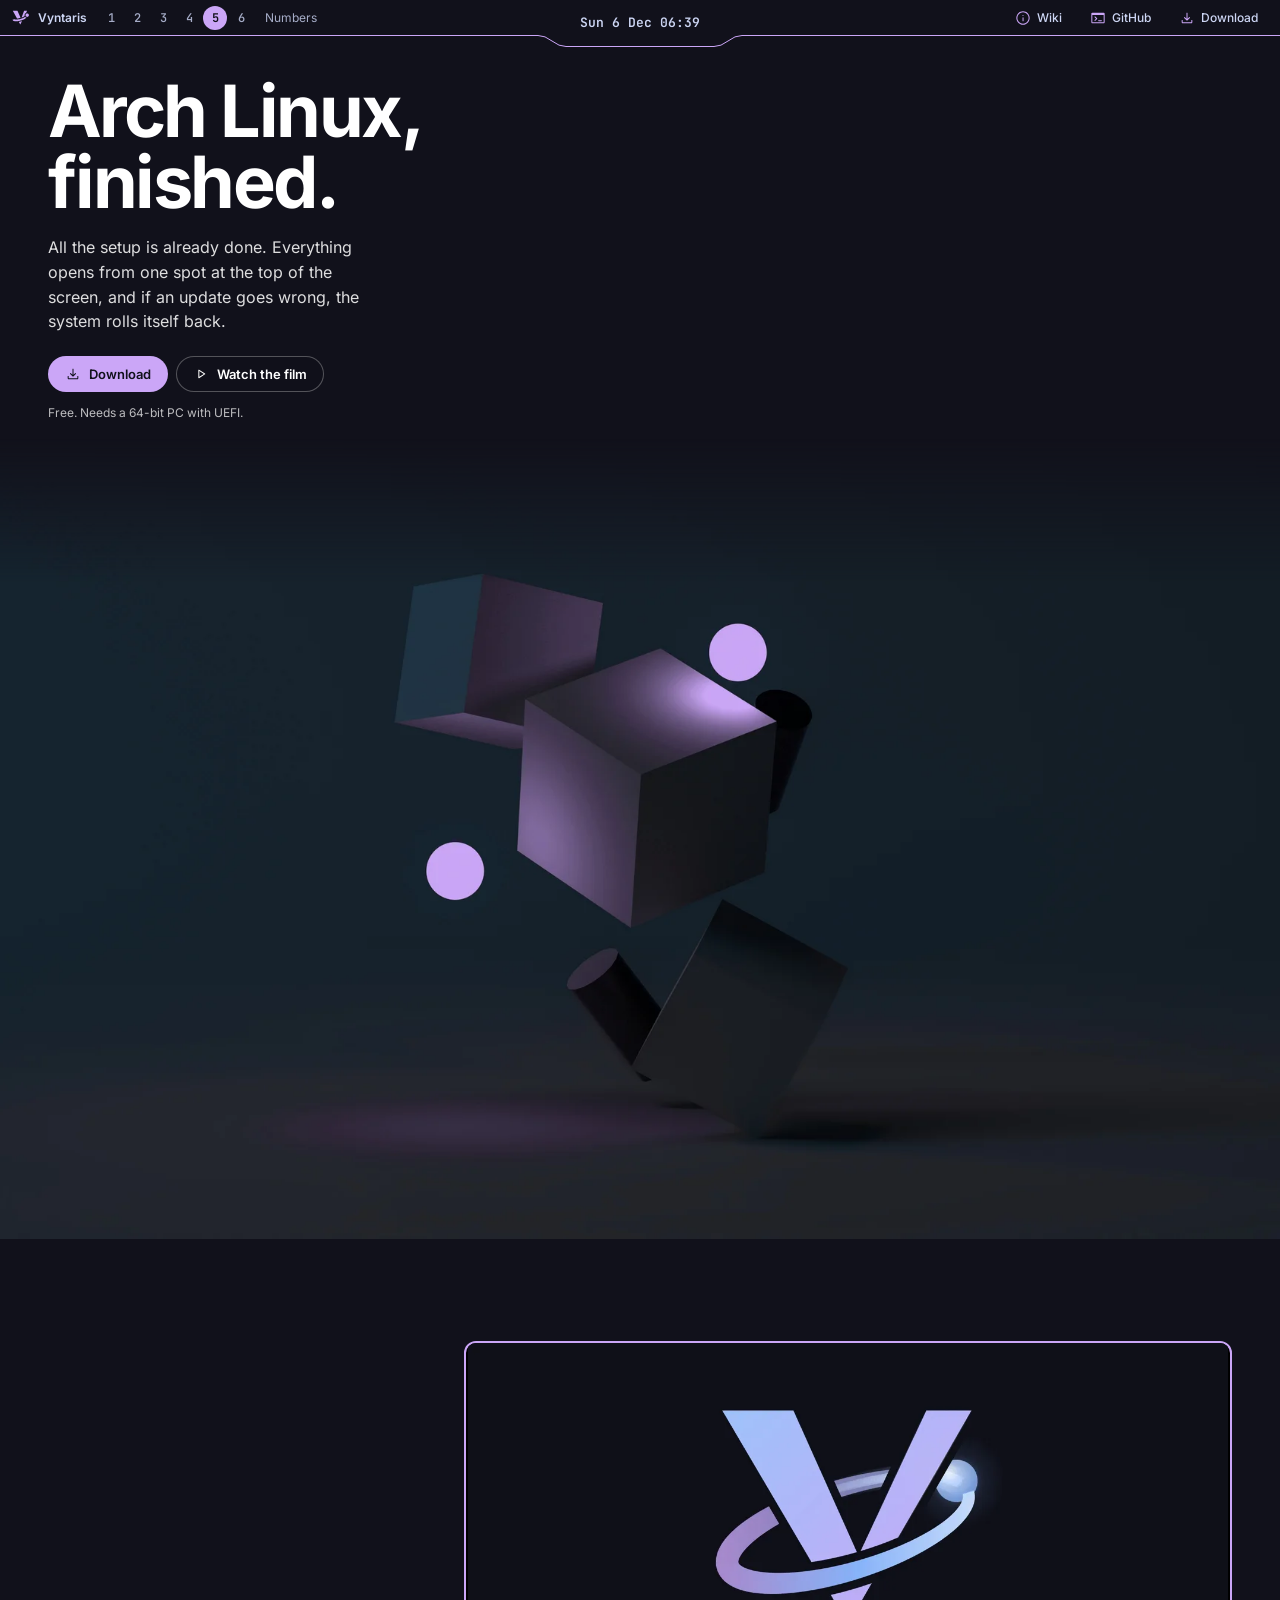
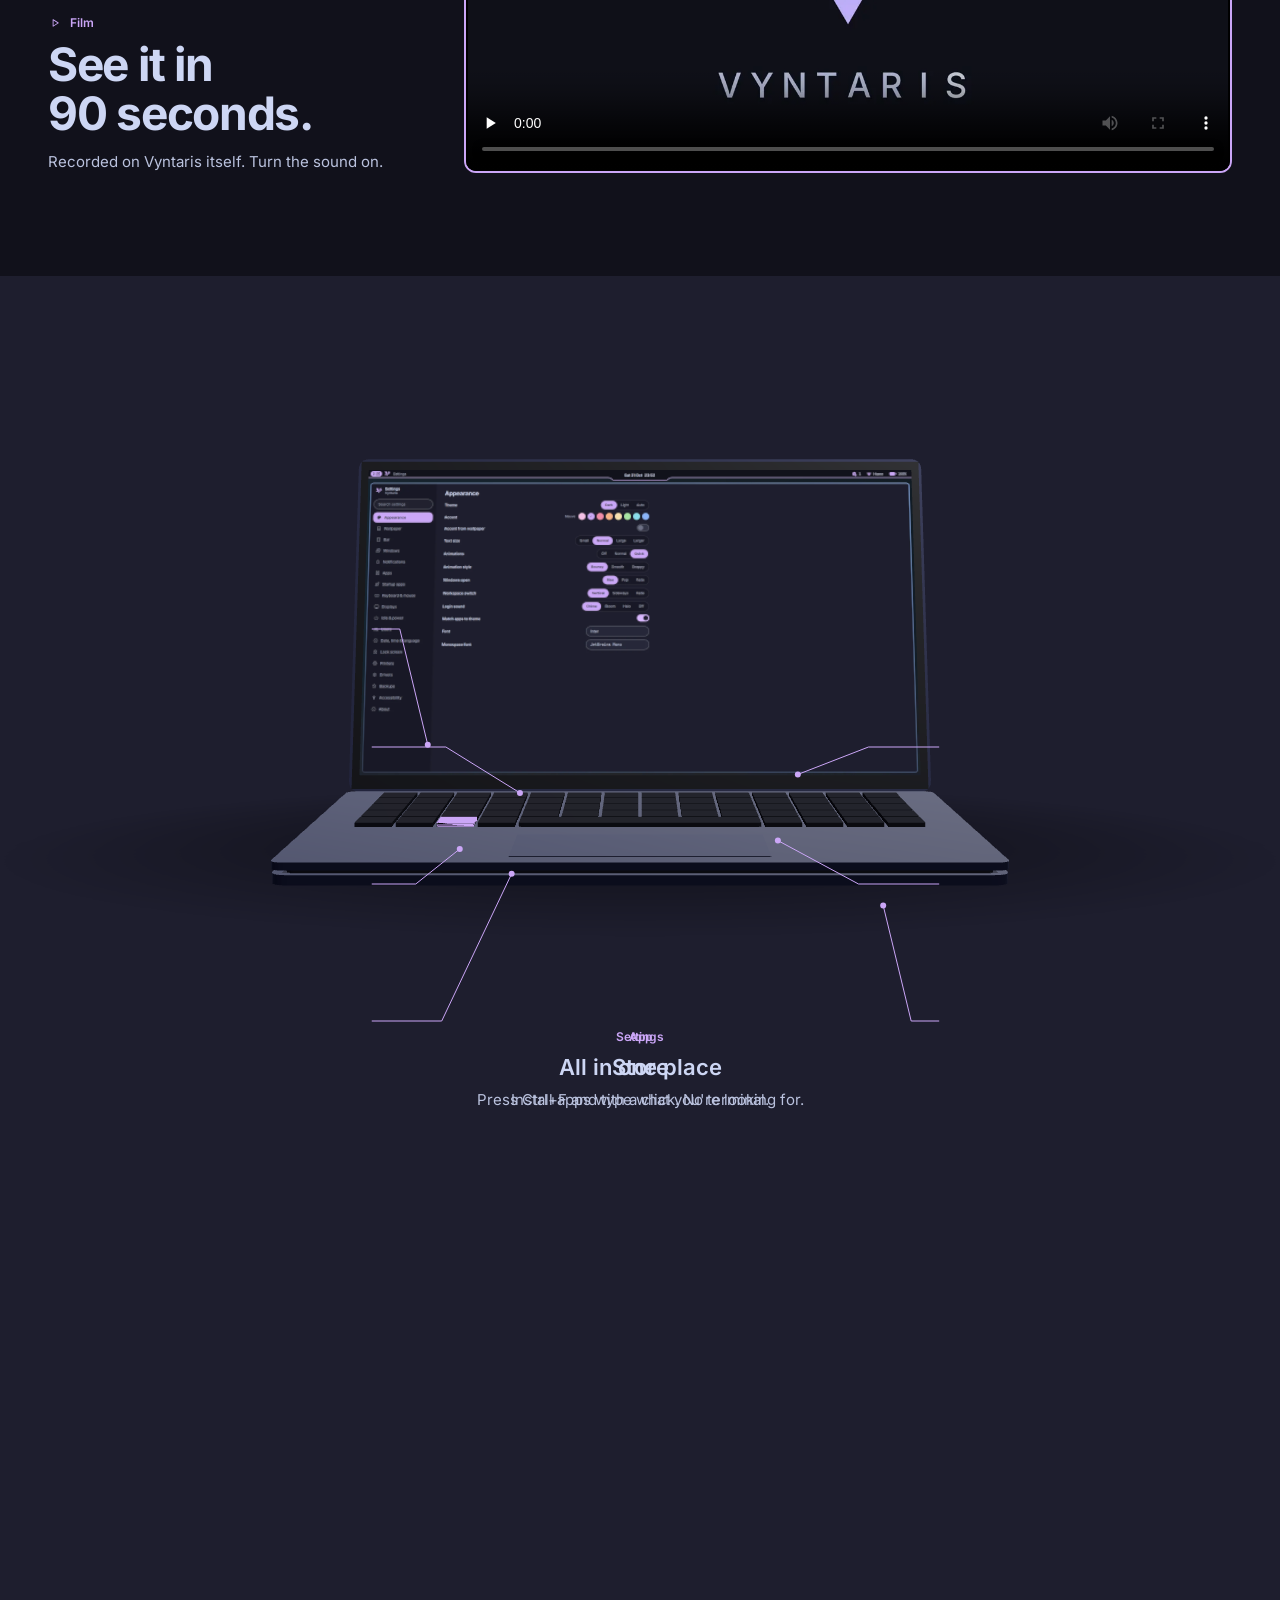
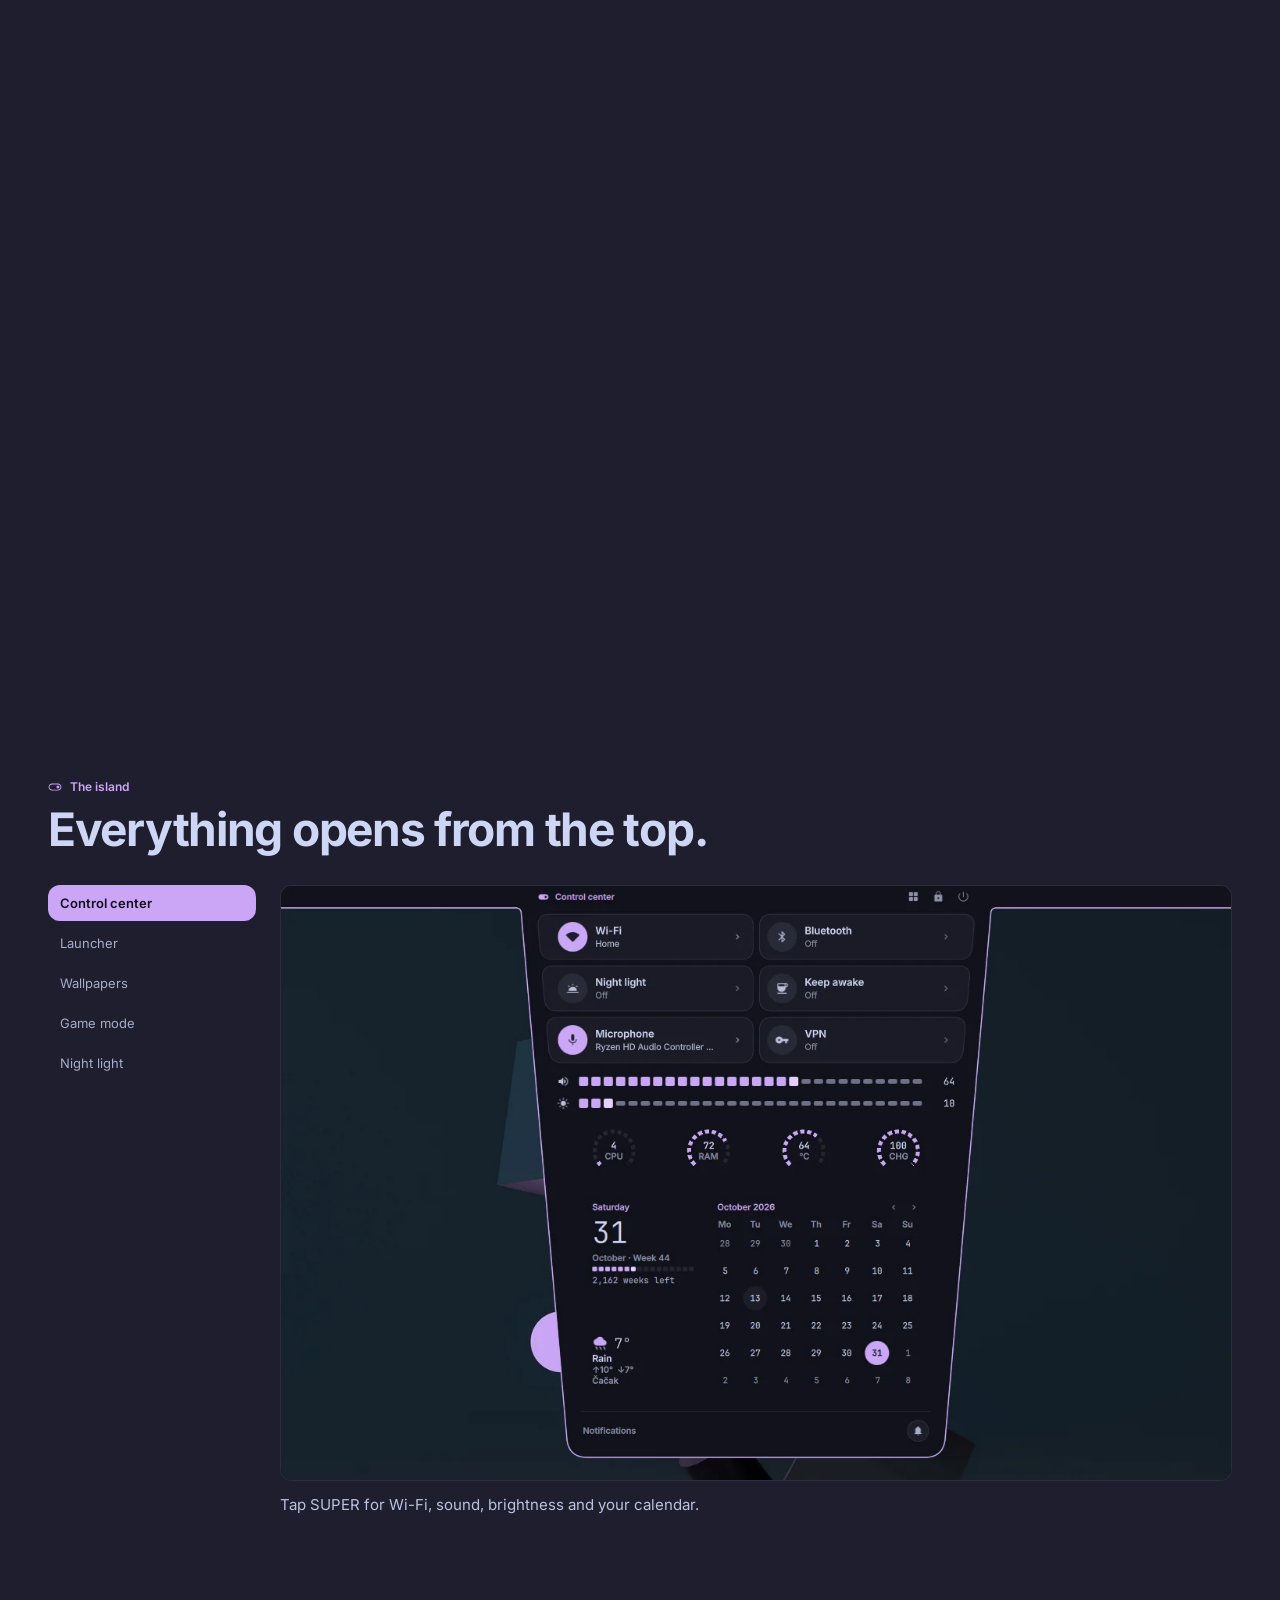
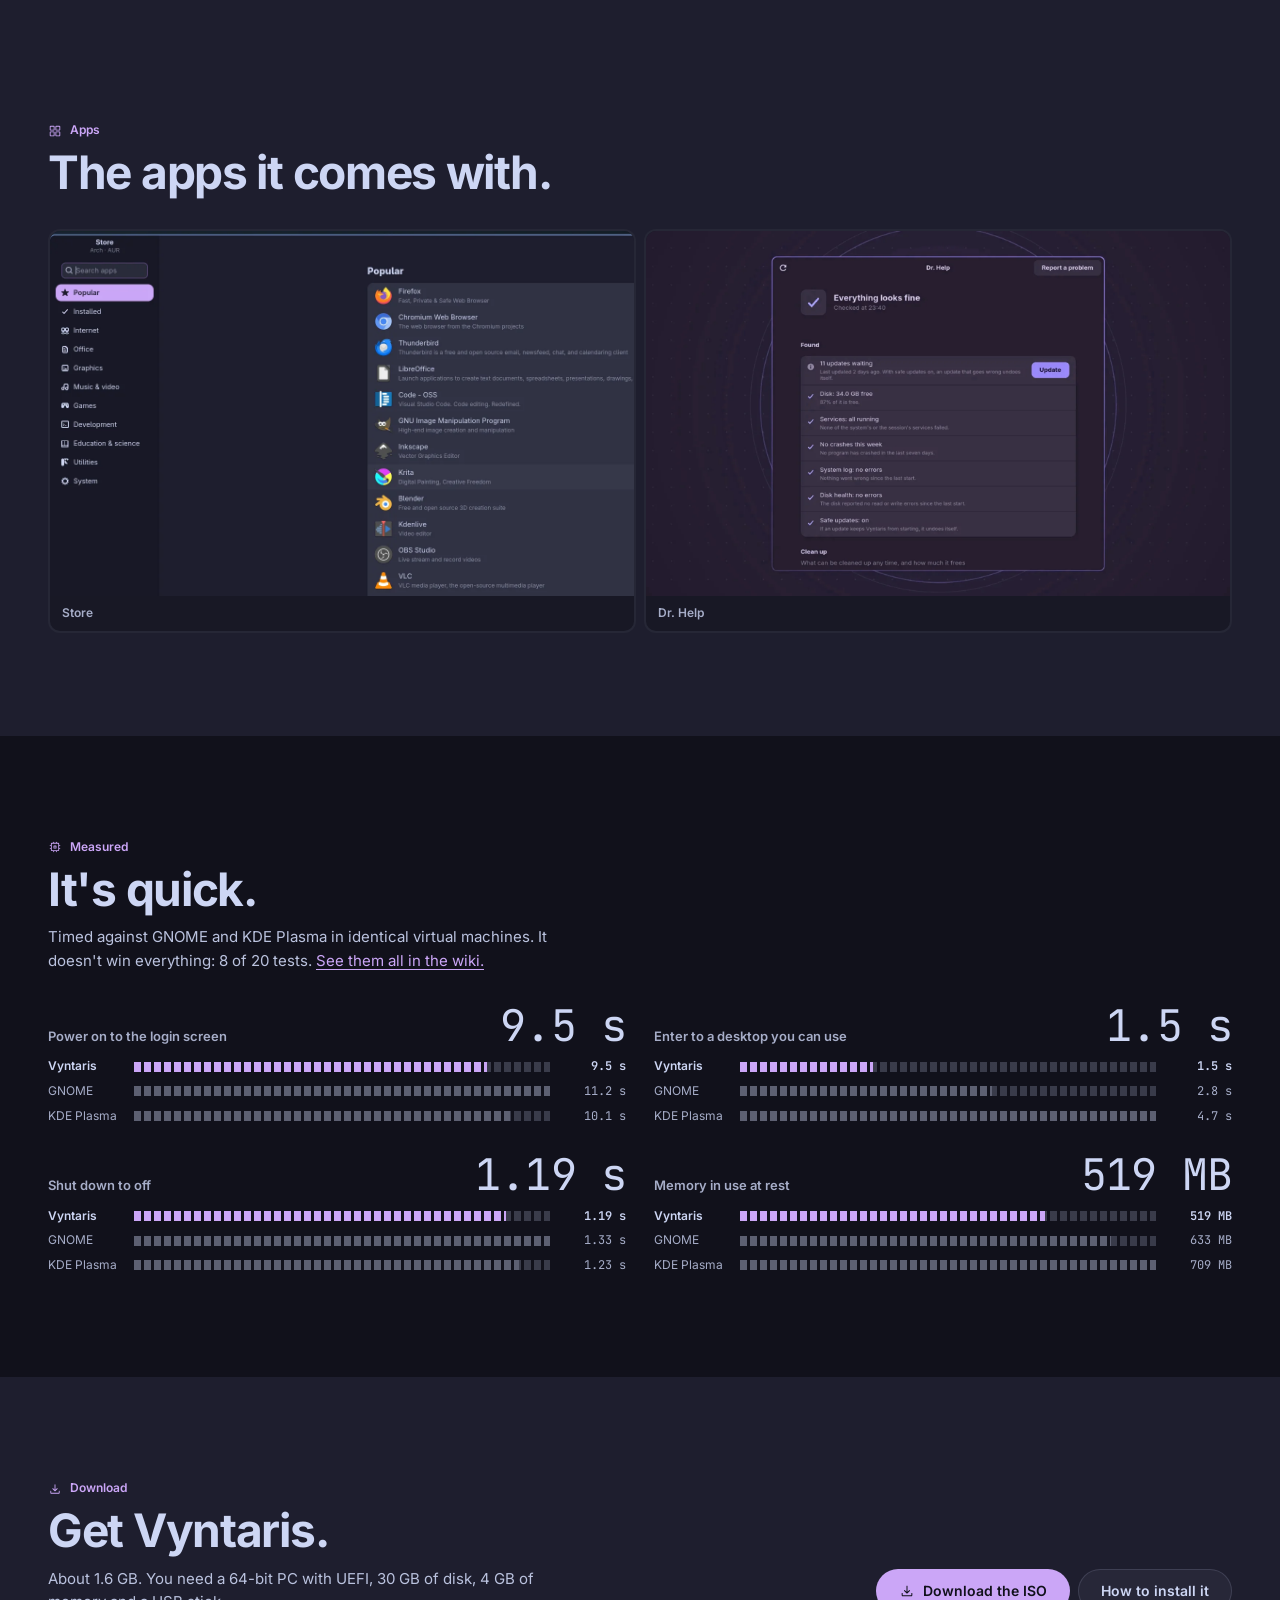
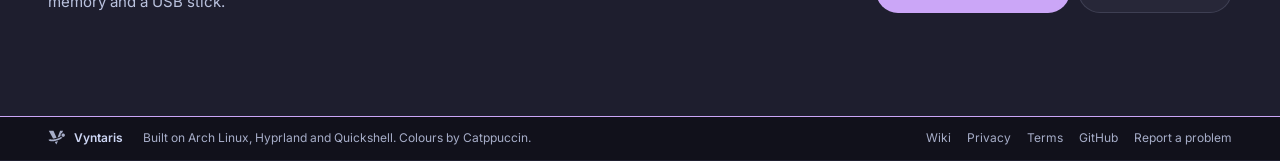
==== index.html @ b60b2f54 "Take the office apps off the site, keep the words off the cubes, and give the privacy policy and ter" ====
<!doctype html>
<html lang="en" data-scheme="dark">
<head>
<meta charset="utf-8">
<meta name="viewport" content="width=device-width, initial-scale=1, viewport-fit=cover">
<title>Vyntaris: Arch Linux, finished</title>
<meta name="description" content="A desktop on Arch Linux with all the setup already done. Everything opens from one spot at the top of the screen, and a bad update rolls itself back.">
<meta property="og:title" content="Vyntaris: Arch Linux, finished">
<meta property="og:description" content="A desktop on Arch Linux with all the setup already done. Everything opens from one spot at the top of the screen, and a bad update rolls itself back.">
<meta property="og:image" content="https://vyntarisos.com/shots/gallery-tiling.webp">
<meta property="og:type" content="website">
<meta property="og:url" content="https://vyntarisos.com/">
<meta name="twitter:card" content="summary_large_image">
<link rel="canonical" href="https://vyntarisos.com/">
<link rel="icon" href="/favicon.svg" type="image/svg+xml">
<link rel="preload" href="/fonts/inter.woff2" as="font" type="font/woff2" crossorigin>
<link rel="stylesheet" href="/desk.css">
<script>try{var s=localStorage.getItem("scheme");if(s)document.documentElement.dataset.scheme=s}catch(e){}</script>
</head>
<body>
<a class="skip" href="#main">Skip to content</a>
<div class="night"></div>
<header class="bar">
  <div class="bar-left">
    <a class="brand" href="/"><svg viewBox="0 0 24 24" aria-hidden="true"><path fill="currentColor" fill-rule="evenodd" d="M12.79 11.4L13.97 10.96L14.92 10.55L15.79 10.12L16.57 9.68L16.88 9.05L16.82 8.75L16.79 8.45L16.78 8.15L16.81 7.85L16.85 7.55L16.92 7.26L17.02 6.97L17.14 6.7L17.28 6.44L17.45 6.19L17.66 5.93L17.86 5.71L18.09 5.51L18.33 5.34L18.59 5.18L18.86 5.04L20.16 2.43L16.16 2.43zM6.69 12.72L8.05 12.57L9.18 12.38L10.35 12.12L11.45 11.83L7.26 2.43L1.08 2.43zM22.55 8.18L22.5 7.74L22.36 7.32L22.14 6.93L21.85 6.6L21.5 6.32L21.1 6.12L20.67 6L20.22 5.97L19.78 6.02L19.36 6.16L18.97 6.38L18.64 6.67L18.36 7.03L18.16 7.42L18.04 7.85L18.01 8.3L18.06 8.74L18.2 9.16L18.42 9.55L18.71 9.88L19.07 10.16L19.46 10.36L19.89 10.48L20.34 10.51L20.78 10.46L21.2 10.32L21.59 10.1L21.92 9.81L22.2 9.45L22.4 9.06L22.52 8.63zM3.06 13.46L3.08 13.5L0.65 14.24L0.75 14.52L0.89 14.78L1.1 15.07L1.3 15.28L1.56 15.51L1.85 15.7L2.15 15.86L2.52 16.01L2.92 16.14L3.34 16.24L3.77 16.32L4.23 16.37L4.78 16.41L5.88 16.41L7.15 16.31L7.92 16.21L8.7 16.08L9.49 15.92L10.4 15.7L11.22 15.49L12.13 15.21L12.93 14.95L13.82 14.62L14.69 14.27L15.44 13.94L16.25 13.55L16.93 13.19L17.66 12.77L18.25 12.39L18.81 12L19.32 11.6L18.83 11.42L18.37 11.17L17.96 10.85L17.59 10.48L16.86 10.93L15.99 11.39L15.03 11.84L13.99 12.27L12.9 12.66L11.87 12.98L10.83 13.27L9.7 13.53L8.59 13.73L7.52 13.88L6.52 13.96L5.6 13.98L4.79 13.94L4.06 13.84L3.48 13.69L3.23 13.58zM13.4 16.08L11.97 16.54L11.02 16.81L10.07 17.05L9.15 17.24L11.07 20.77z"/></svg><span>Vyntaris</span></a>
    <nav class="ws" aria-label="Sections"><a href="#film" title="Film" aria-label="Film">1</a><a href="#inside" title="Inside" aria-label="Inside">2</a><a href="#panels" title="Panels" aria-label="Panels">3</a><a href="#apps" title="Apps" aria-label="Apps">4</a><a href="#numbers" title="Numbers" aria-label="Numbers">5</a><a href="#download" title="Download" aria-label="Download">6</a></nav>
    <span class="title"></span>
  </div>
  <button class="island" type="button" aria-label="Open the search"><time id="clock">Vyntaris</time></button>
  <div class="bar-right">
    <a class="mod" href="/wiki/"><svg class="ic" viewBox="0 -960 960 960" aria-hidden="true"><path d="M483.18-280q12.82 0 21.32-8.63 8.5-8.62 8.5-21.37v-180q0-12.75-8.68-21.38-8.67-8.62-21.5-8.62-12.82 0-21.32 8.62-8.5 8.63-8.5 21.38v180q0 12.75 8.68 21.37 8.67 8.63 21.5 8.63Zm-3.2-314q14.02 0 23.52-9.2T513-626q0-14.45-9.48-24.22-9.48-9.78-23.5-9.78t-23.52 9.78Q447-640.45 447-626q0 13.6 9.48 22.8 9.48 9.2 23.5 9.2Zm.29 514q-82.74 0-155.5-31.5Q252-143 197.5-197.5t-86-127.34Q80-397.68 80-480.5t31.5-155.66Q143-709 197.5-763t127.34-85.5Q397.68-880 480.5-880t155.66 31.5Q709-817 763-763t85.5 127Q880-563 880-480.27q0 82.74-31.5 155.5Q817-252 763-197.68q-54 54.31-127 86Q563-80 480.27-80Zm.23-60Q622-140 721-239.5t99-241Q820-622 721.19-721T480-820q-141 0-240.5 98.81T140-480q0 141 99.5 240.5t241 99.5Zm-.5-340Z"/></svg><span>Wiki</span></a>
    <a class="mod" href="https://github.com/vyntaris/vyntaris"><svg class="ic" viewBox="0 -960 960 960" aria-hidden="true"><path d="M140-160q-24 0-42-18t-18-42v-520q0-24 18-42t42-18h680q24 0 42 18t18 42v520q0 24-18 42t-42 18H140Zm0-60h680v-436H140v436Zm221-218-83-83q-9-9-8.5-21t9.5-21q9-9 21-9t21 9l104 104q9 9 9 21t-9 21L321-313q-9 9-21 9t-21-9q-9-9-9-21t9-21l82-83Zm159 150q-13 0-21.5-8.5T490-318q0-13 8.5-21.5T520-348h160q13 0 21.5 8.5T710-318q0 13-8.5 21.5T680-288H520Z"/></svg><span>GitHub</span></a>
    <a class="mod" href="#download"><svg class="ic" viewBox="0 -960 960 960" aria-hidden="true"><path d="M479.87-325q-5.87 0-10.87-2-5-2-10-7L308-485q-9-9.27-8.5-21.64.5-12.36 9.11-21.36 9.39-9 21.89-9t21.5 9l98 99v-341q0-12.75 8.68-21.38 8.67-8.62 21.5-8.62 12.82 0 21.32 8.62 8.5 8.63 8.5 21.38v341l99-99q8.8-9 20.9-8.5 12.1.5 21.49 9.5 8.61 9 8.61 21.5t-9 21.5L501-334q-5 5-10.13 7-5.14 2-11 2ZM220-160q-24 0-42-18t-18-42v-113q0-12.75 8.68-21.38 8.67-8.62 21.5-8.62 12.82 0 21.32 8.62 8.5 8.63 8.5 21.38v113h520v-113q0-12.75 8.68-21.38 8.67-8.62 21.5-8.62 12.82 0 21.32 8.62 8.5 8.63 8.5 21.38v113q0 24-18 42t-42 18H220Z"/></svg><span>Download</span></a>
  </div>
  <i class="no-js-edge"></i>
</header>

<div class="launcher hang" id="launcher" hidden>
  <div class="label"><svg class="ic" viewBox="0 -960 960 960" aria-hidden="true"><path d="M378-329q-108.16 0-183.08-75Q120-479 120-585t75-181q75-75 181.5-75t181 75Q632-691 632-584.85 632-542 618-502q-14 40-42 75l242 240q9 8.56 9 21.78T818-143q-9 9-22.22 9-13.22 0-21.78-9L533-384q-30 26-69.96 40.5Q423.08-329 378-329Zm-1-60q81.25 0 138.13-57.5Q572-504 572-585t-56.87-138.5Q458.25-781 377-781q-82.08 0-139.54 57.5Q180-666 180-585t57.46 138.5Q294.92-389 377-389Z"/></svg>Search</div>
  <div class="search"><i><svg class="ic" viewBox="0 -960 960 960" aria-hidden="true"><path d="M378-329q-108.16 0-183.08-75Q120-479 120-585t75-181q75-75 181.5-75t181 75Q632-691 632-584.85 632-542 618-502q-14 40-42 75l242 240q9 8.56 9 21.78T818-143q-9 9-22.22 9-13.22 0-21.78-9L533-384q-30 26-69.96 40.5Q423.08-329 378-329Zm-1-60q81.25 0 138.13-57.5Q572-504 572-585t-56.87-138.5Q458.25-781 377-781q-82.08 0-139.54 57.5Q180-666 180-585t57.46 138.5Q294.92-389 377-389Z"/></svg></i><input id="search" type="text" aria-label="Search" placeholder="Install, questions, the numbers…" autocomplete="off"></div>
  <div class="hits" id="hits" role="listbox" aria-label="Results"></div>
  <p class="hint"><span><kbd>↑ ↓</kbd>select</span><span><kbd>↵</kbd>open</span><span><kbd>esc</kbd>close</span></p>
</div>

<main id="main">
  <div class="desk" id="desk">
    <img class="wall" src="/shots/xp-wall.webp" alt="" width="1920" height="1080" fetchpriority="high">
    <div class="pitch">
      <h1>Arch Linux, finished.</h1>
      <p>All the setup is already done. Everything opens from one spot at the top of the screen, and if an update goes wrong, the system rolls itself back.</p>
      <div class="do">
        <a class="btn primary" href="#download"><svg class="ic" viewBox="0 -960 960 960" aria-hidden="true"><path d="M479.87-325q-5.87 0-10.87-2-5-2-10-7L308-485q-9-9.27-8.5-21.64.5-12.36 9.11-21.36 9.39-9 21.89-9t21.5 9l98 99v-341q0-12.75 8.68-21.38 8.67-8.62 21.5-8.62 12.82 0 21.32 8.62 8.5 8.63 8.5 21.38v341l99-99q8.8-9 20.9-8.5 12.1.5 21.49 9.5 8.61 9 8.61 21.5t-9 21.5L501-334q-5 5-10.13 7-5.14 2-11 2ZM220-160q-24 0-42-18t-18-42v-113q0-12.75 8.68-21.38 8.67-8.62 21.5-8.62 12.82 0 21.32 8.62 8.5 8.63 8.5 21.38v113h520v-113q0-12.75 8.68-21.38 8.67-8.62 21.5-8.62 12.82 0 21.32 8.62 8.5 8.63 8.5 21.38v113q0 24-18 42t-42 18H220Z"/></svg>Download</a>
        <a class="btn" href="#film"><svg class="ic" viewBox="0 -960 960 960" aria-hidden="true"><path d="M320-258v-450q0-14 9.07-22 9.06-8 21.15-8 3.78 0 7.91 1 4.12 1 7.87 3l354 226q7 5 10.5 11t3.5 14q0 8-3.5 14T720-458L366-232q-3.78 2-7.95 3-4.16 1-7.94 1-12.11 0-21.11-8t-9-22Zm60-225Zm0 171 269-171-269-171v342Z"/></svg>Watch the film</a>
      </div>
      <small>Free. Needs a 64-bit PC with UEFI.</small>
    </div>
  </div>

  <section id="film" aria-labelledby="film-h">
    <div class="inner film-row">
      <div>
        <p class="label"><svg class="ic" viewBox="0 -960 960 960" aria-hidden="true"><path d="M320-258v-450q0-14 9.07-22 9.06-8 21.15-8 3.78 0 7.91 1 4.12 1 7.87 3l354 226q7 5 10.5 11t3.5 14q0 8-3.5 14T720-458L366-232q-3.78 2-7.95 3-4.16 1-7.94 1-12.11 0-21.11-8t-9-22Zm60-225Zm0 171 269-171-269-171v342Z"/></svg>Film</p>
        <h2 class="say" id="film-h">See it in 90 seconds.</h2>
        <p class="note">Recorded on Vyntaris itself. Turn the sound on.</p>
      </div>
      <video class="film" controls playsinline preload="none" poster="/film/poster.webp" width="1920" height="1080" aria-label="A 90-second film of Vyntaris, with music.">
        <source src="/film/vyntaris.webm" type='video/webm; codecs="av01.0.09M.08, opus"'>
        <source src="/film/vyntaris.mp4" type="video/mp4">
      </video>
    </div>
  </section>

  <section class="xp" id="inside" aria-labelledby="xp-h">
    <div class="xp-pin">
      <div class="wrap xp-head">
        <p class="eyebrow">Take it apart</p>
        <h2 id="xp-h">Here's what's inside.</h2>
        <p class="lead">Keep scrolling and the laptop opens up.</p>
      </div>
      <div class="xp-scene" aria-hidden="true"></div>
      <div class="wrap xp-fallback"><div class="shot"><img src="/shots/control.webp" loading="lazy" width="1920" height="1080" alt="The Vyntaris desktop with the control center open"></div><p class="xp-status"></p></div>
      <svg class="xp-lines" aria-hidden="true"></svg>
      <div class="xp-cap" aria-live="polite">
        <div><span class="caps">App</span><h3>Dr. Help</h3><p>Checks your system and fixes what it can.</p></div>
        <div><span class="caps">App</span><h3>Store</h3><p>Install apps with a click. No terminal.</p></div>
        <div><span class="caps">Settings</span><h3>All in one place</h3><p>Press Ctrl+F and type what you're looking for.</p></div>
      </div>
      <ol class="xp-labels">
        <li data-k="island" data-phase="s" data-side="r"><span class="caps">Quickshell</span><h3>The island</h3><p>Everything opens from here: settings, search, sound, music, the power menu.</p></li>
        <li data-k="bar" data-phase="s" data-side="r"><span class="caps">Quickshell</span><h3>The bar</h3><p>Workspaces, Wi-Fi, battery, and a dot when an app is using your mic or camera.</p></li>
        <li data-k="win" data-phase="s" data-side="r"><span class="caps">Hyprland</span><h3>The windows</h3><p>They arrange themselves. You don't have to drag anything around.</p></li>
        <li data-k="wall" data-phase="s" data-side="r"><span class="caps">Colour</span><h3>The wallpaper</h3><p>Pick a colour and the wallpaper, your apps, Firefox and the login screen change with it.</p></li>
        <li data-k="deck" data-phase="b" data-side="l"><span class="caps">Keys</span><h3>One key to start</h3><p>Tap SUPER and start typing. That's most of what you need to know.</p></li>
        <li data-k="wifi" data-phase="b" data-side="l"><span class="caps">NetworkManager · BlueZ</span><h3>Wi-Fi, Bluetooth, your phone</h3><p>Connect right from the panel. Your phone pairs too, through KDE Connect.</p></li>
        <li data-k="board" data-phase="b" data-side="l"><span class="caps">Arch Linux</span><h3>Underneath</h3><p>It's plain Arch: same kernel, same pacman. Drivers install on their own.</p></li>
        <li data-k="battery" data-phase="b" data-side="l"><span class="caps">Power</span><h3>The battery</h3><p>Power saver turns on at 20%. Charging can stop at 80% if your laptop supports it.</p></li>
        <li data-k="ssd" data-phase="b" data-side="r"><span class="caps">Btrfs</span><h3>The disk</h3><p>It gets trimmed every week and checked for damage every month, without you asking.</p></li>
        <li data-k="fans" data-phase="b" data-side="r"><span class="caps">Game mode</span><h3>Games</h3><p>Game mode starts when a game does: quiet notifications, FPS in the island.</p></li>
        <li data-k="speakers" data-phase="b" data-side="r"><span class="caps">PipeWire</span><h3>Sound</h3><p>All your outputs and inputs in one panel, plus noise suppression for the mic.</p></li>
        <li data-k="snap" data-phase="t" data-side="r"><span class="caps">Timeshift</span><h3>A copy before every update</h3><p>The system saves itself first. Your files aren't part of it.</p></li>
        <li data-k="guard" data-phase="t" data-side="l"><span class="caps">update-guard</span><h3>Bad updates undo themselves</h3><p>If the system won't start three times in a row, you get the old one back.</p></li>
        <li class="pill" data-k="g1" data-phase="t">Before upgrade · today</li>
        <li class="pill" data-k="g2" data-phase="t">Before upgrade · 4 days ago</li>
        <li class="pill" data-k="g3" data-phase="t">Installed · 3 weeks ago</li>
      </ol>
    </div>
  </section>

  <section id="panels" aria-labelledby="panels-h">
    <div class="inner">
      <p class="label"><svg class="ic" viewBox="0 -960 960 960" aria-hidden="true"><path d="M280-240q-100 0-170-70T40-480q0-100 70-170t170-70h400q100 0 170 70t70 170q0 100-70 170t-170 70H280Zm0-60h400q75 0 127.5-52.5T860-480q0-75-52.5-127.5T680-660H280q-75 0-127.5 52.5T100-480q0 75 52.5 127.5T280-300Zm400.94-79q42.06 0 71.56-29.44t29.5-71.5q0-42.06-29.44-71.56t-71.5-29.5q-42.06 0-71.56 29.44t-29.5 71.5q0 42.06 29.44 71.56t71.5 29.5ZM480-480Z"/></svg>The island</p>
      <h2 class="say" id="panels-h">Everything opens from the top.</h2>
      <div class="switcher">
        <div class="nav" role="tablist" aria-label="Panels" hidden><button type="button" role="tab" data-for="p-0">Control center</button><button type="button" role="tab" data-for="p-1">Launcher</button><button type="button" role="tab" data-for="p-2">Wallpapers</button><button type="button" role="tab" data-for="p-3">Game mode</button><button type="button" role="tab" data-for="p-4">Night light</button></div>
        <div class="panes"><div data-page="p-0" class="stage"><img src="/shots/island-control.webp" width="1216" height="760" loading="lazy" decoding="async" alt="The control center: Wi-Fi, Bluetooth and the microphone as tiles, volume, and the month."><p class="pane-text">Tap SUPER for Wi-Fi, sound, brightness and your calendar.</p></div><div data-page="p-1" class="stage"><img src="/shots/island-launcher.webp" width="1216" height="760" loading="lazy" decoding="async" alt="The launcher: apps, open windows and settings found as you type."><p class="pane-text">Just start typing. Apps, files, settings, even “volume 40” or “100 eur to rsd”.</p></div><div data-page="p-2" class="stage"><img src="/shots/island-wallpapers.webp" width="1216" height="760" loading="lazy" decoding="async" alt="The wallpaper picker in a row under the bar."><p class="pane-text">Browse with the arrow keys, press Enter to set one.</p></div><div data-page="p-3" class="stage"><img src="/shots/island-gamemode.webp" width="1216" height="760" loading="lazy" decoding="async" alt="The game mode panel with its switches."><p class="pane-text">Turns on by itself when a game starts.</p></div><div data-page="p-4" class="stage"><img src="/shots/island-nightlight.webp" width="1216" height="760" loading="lazy" decoding="async" alt="The night light panel."><p class="pane-text">A warmer screen in the evening, whenever you want or on a schedule.</p></div></div>
      </div>
    </div>
  </section>

  <section id="apps" aria-labelledby="apps-h">
    <div class="inner">
      <p class="label"><svg class="ic" viewBox="0 -960 960 960" aria-hidden="true"><path d="M180-510q-24.75 0-42.37-17.63Q120-545.25 120-570v-210q0-24.75 17.63-42.38Q155.25-840 180-840h210q24.75 0 42.38 17.62Q450-804.75 450-780v210q0 24.75-17.62 42.37Q414.75-510 390-510H180Zm0 390q-24.75 0-42.37-17.63Q120-155.25 120-180v-210q0-24.75 17.63-42.38Q155.25-450 180-450h210q24.75 0 42.38 17.62Q450-414.75 450-390v210q0 24.75-17.62 42.37Q414.75-120 390-120H180Zm390-390q-24.75 0-42.37-17.63Q510-545.25 510-570v-210q0-24.75 17.63-42.38Q545.25-840 570-840h210q24.75 0 42.38 17.62Q840-804.75 840-780v210q0 24.75-17.62 42.37Q804.75-510 780-510H570Zm0 390q-24.75 0-42.37-17.63Q510-155.25 510-180v-210q0-24.75 17.63-42.38Q545.25-450 570-450h210q24.75 0 42.38 17.62Q840-414.75 840-390v210q0 24.75-17.62 42.37Q804.75-120 780-120H570ZM180-570h210v-210H180v210Zm390 0h210v-210H570v210Zm0 390h210v-210H570v210Zm-390 0h210v-210H180v210Zm390-390Zm0 180Zm-180 0Zm0-180Z"/></svg>Apps</p>
      <h2 class="say" id="apps-h">The apps it comes with.</h2>
      <div class="tiled">
        <figure class="win w-half"><img src="/shots/app-store.webp" width="1240" height="1030" loading="lazy" decoding="async" alt="The Store, a list of apps with Install buttons."><figcaption>Store</figcaption></figure>
        <figure class="win w-half"><img src="/shots/app-doctor.webp" width="1600" height="1000" loading="lazy" decoding="async" alt="Dr. Help, a list of system checks and what each found."><figcaption>Dr. Help</figcaption></figure>
      </div>
    </div>
  </section>

  <section id="numbers" aria-labelledby="numbers-h">
    <div class="inner">
      <p class="label"><svg class="ic" viewBox="0 -960 960 960" aria-hidden="true"><path d="M377-407v-145q0-12.75 8.63-21.38Q394.25-582 407-582h145q12.75 0 21.38 8.62Q582-564.75 582-552v145q0 12.75-8.62 21.37Q564.75-377 552-377H407q-12.75 0-21.37-8.63Q377-394.25 377-407Zm60-30h85v-85h-85v85Zm-77 287v-50H260q-24 0-42-18t-18-42v-100h-50q-12.75 0-21.37-8.68-8.63-8.67-8.63-21.5 0-12.82 8.63-21.32 8.62-8.5 21.37-8.5h50v-124h-50q-12.75 0-21.37-8.68-8.63-8.67-8.63-21.5 0-12.82 8.63-21.32 8.62-8.5 21.37-8.5h50v-100q0-24 18-42t42-18h100v-46q0-12.75 8.68-21.38 8.67-8.62 21.5-8.62 12.82 0 21.32 8.62 8.5 8.63 8.5 21.38v46h124v-46q0-12.75 8.68-21.38 8.67-8.62 21.5-8.62 12.82 0 21.32 8.62 8.5 8.63 8.5 21.38v46h100q24 0 42 18t18 42v100h46q12.75 0 21.38 8.68 8.62 8.67 8.62 21.5 0 12.82-8.62 21.32-8.63 8.5-21.38 8.5h-46v124h46q12.75 0 21.38 8.68 8.62 8.67 8.62 21.5 0 12.82-8.62 21.32-8.63 8.5-21.38 8.5h-46v100q0 24-18 42t-42 18H604v50q0 12.75-8.68 21.37-8.67 8.63-21.5 8.63-12.82 0-21.32-8.63-8.5-8.62-8.5-21.37v-50H420v50q0 12.75-8.68 21.37-8.67 8.63-21.5 8.63-12.82 0-21.32-8.63-8.5-8.62-8.5-21.37Zm344-110v-444H260v444h444ZM480-480Z"/></svg>Measured</p>
      <h2 class="say" id="numbers-h">It's quick.</h2>
      <p class="note">Timed against GNOME and KDE Plasma in identical virtual machines. It doesn't win everything: 8 of 20 tests. <a href="/wiki/#numbers">See them all in the wiki.</a></p>
      <div class="system"><figure class="race"><figcaption>Power on to the login screen<b>9.5 s</b></figcaption><ol><li class="us" style="--v:0.848"><span>Vyntaris</span><span class="track"></span><span class="val">9.5 s</span></li><li style="--v:1.000"><span>GNOME</span><span class="track"></span><span class="val">11.2 s</span></li><li style="--v:0.904"><span>KDE Plasma</span><span class="track"></span><span class="val">10.1 s</span></li></ol></figure><figure class="race"><figcaption>Enter to a desktop you can use<b>1.5 s</b></figcaption><ol><li class="us" style="--v:0.319"><span>Vyntaris</span><span class="track"></span><span class="val">1.5 s</span></li><li style="--v:0.606"><span>GNOME</span><span class="track"></span><span class="val">2.8 s</span></li><li style="--v:1.000"><span>KDE Plasma</span><span class="track"></span><span class="val">4.7 s</span></li></ol></figure><figure class="race"><figcaption>Shut down to off<b>1.19 s</b></figcaption><ol><li class="us" style="--v:0.895"><span>Vyntaris</span><span class="track"></span><span class="val">1.19 s</span></li><li style="--v:1.000"><span>GNOME</span><span class="track"></span><span class="val">1.33 s</span></li><li style="--v:0.925"><span>KDE Plasma</span><span class="track"></span><span class="val">1.23 s</span></li></ol></figure><figure class="race"><figcaption>Memory in use at rest<b>519 MB</b></figcaption><ol><li class="us" style="--v:0.732"><span>Vyntaris</span><span class="track"></span><span class="val">519 MB</span></li><li style="--v:0.893"><span>GNOME</span><span class="track"></span><span class="val">633 MB</span></li><li style="--v:1.000"><span>KDE Plasma</span><span class="track"></span><span class="val">709 MB</span></li></ol></figure></div>
    </div>
  </section>

  <section id="download" aria-labelledby="download-h">
    <div class="inner get-short">
      <div>
        <p class="label"><svg class="ic" viewBox="0 -960 960 960" aria-hidden="true"><path d="M479.87-325q-5.87 0-10.87-2-5-2-10-7L308-485q-9-9.27-8.5-21.64.5-12.36 9.11-21.36 9.39-9 21.89-9t21.5 9l98 99v-341q0-12.75 8.68-21.38 8.67-8.62 21.5-8.62 12.82 0 21.32 8.62 8.5 8.63 8.5 21.38v341l99-99q8.8-9 20.9-8.5 12.1.5 21.49 9.5 8.61 9 8.61 21.5t-9 21.5L501-334q-5 5-10.13 7-5.14 2-11 2ZM220-160q-24 0-42-18t-18-42v-113q0-12.75 8.68-21.38 8.67-8.62 21.5-8.62 12.82 0 21.32 8.62 8.5 8.63 8.5 21.38v113h520v-113q0-12.75 8.68-21.38 8.67-8.62 21.5-8.62 12.82 0 21.32 8.62 8.5 8.63 8.5 21.38v113q0 24-18 42t-42 18H220Z"/></svg>Download</p>
        <h2 class="say" id="download-h">Get Vyntaris.</h2>
        <p class="note">About 1.6 GB. You need a 64-bit PC with UEFI, 30 GB of disk, 4 GB of memory and a USB stick.</p>
      </div>
      <div class="do">
        <a class="btn primary big" href="https://dl.vyntarisos.com/vyntaris-x86_64.iso" download><svg class="ic" viewBox="0 -960 960 960" aria-hidden="true"><path d="M479.87-325q-5.87 0-10.87-2-5-2-10-7L308-485q-9-9.27-8.5-21.64.5-12.36 9.11-21.36 9.39-9 21.89-9t21.5 9l98 99v-341q0-12.75 8.68-21.38 8.67-8.62 21.5-8.62 12.82 0 21.32 8.62 8.5 8.63 8.5 21.38v341l99-99q8.8-9 20.9-8.5 12.1.5 21.49 9.5 8.61 9 8.61 21.5t-9 21.5L501-334q-5 5-10.13 7-5.14 2-11 2ZM220-160q-24 0-42-18t-18-42v-113q0-12.75 8.68-21.38 8.67-8.62 21.5-8.62 12.82 0 21.32 8.62 8.5 8.63 8.5 21.38v113h520v-113q0-12.75 8.68-21.38 8.67-8.62 21.5-8.62 12.82 0 21.32 8.62 8.5 8.63 8.5 21.38v113q0 24-18 42t-42 18H220Z"/></svg>Download the ISO</a>
        <a class="btn big" href="/wiki/#install">How to install it</a>
      </div>
    </div>
  </section>
</main>

<footer class="foot">
  <a class="brand" href="/"><svg viewBox="0 0 24 24" aria-hidden="true"><path fill="currentColor" fill-rule="evenodd" d="M12.79 11.4L13.97 10.96L14.92 10.55L15.79 10.12L16.57 9.68L16.88 9.05L16.82 8.75L16.79 8.45L16.78 8.15L16.81 7.85L16.85 7.55L16.92 7.26L17.02 6.97L17.14 6.7L17.28 6.44L17.45 6.19L17.66 5.93L17.86 5.71L18.09 5.51L18.33 5.34L18.59 5.18L18.86 5.04L20.16 2.43L16.16 2.43zM6.69 12.72L8.05 12.57L9.18 12.38L10.35 12.12L11.45 11.83L7.26 2.43L1.08 2.43zM22.55 8.18L22.5 7.74L22.36 7.32L22.14 6.93L21.85 6.6L21.5 6.32L21.1 6.12L20.67 6L20.22 5.97L19.78 6.02L19.36 6.16L18.97 6.38L18.64 6.67L18.36 7.03L18.16 7.42L18.04 7.85L18.01 8.3L18.06 8.74L18.2 9.16L18.42 9.55L18.71 9.88L19.07 10.16L19.46 10.36L19.89 10.48L20.34 10.51L20.78 10.46L21.2 10.32L21.59 10.1L21.92 9.81L22.2 9.45L22.4 9.06L22.52 8.63zM3.06 13.46L3.08 13.5L0.65 14.24L0.75 14.52L0.89 14.78L1.1 15.07L1.3 15.28L1.56 15.51L1.85 15.7L2.15 15.86L2.52 16.01L2.92 16.14L3.34 16.24L3.77 16.32L4.23 16.37L4.78 16.41L5.88 16.41L7.15 16.31L7.92 16.21L8.7 16.08L9.49 15.92L10.4 15.7L11.22 15.49L12.13 15.21L12.93 14.95L13.82 14.62L14.69 14.27L15.44 13.94L16.25 13.55L16.93 13.19L17.66 12.77L18.25 12.39L18.81 12L19.32 11.6L18.83 11.42L18.37 11.17L17.96 10.85L17.59 10.48L16.86 10.93L15.99 11.39L15.03 11.84L13.99 12.27L12.9 12.66L11.87 12.98L10.83 13.27L9.7 13.53L8.59 13.73L7.52 13.88L6.52 13.96L5.6 13.98L4.79 13.94L4.06 13.84L3.48 13.69L3.23 13.58zM13.4 16.08L11.97 16.54L11.02 16.81L10.07 17.05L9.15 17.24L11.07 20.77z"/></svg><span>Vyntaris</span></a>
  <span>Built on Arch Linux, Hyprland and Quickshell. Colours by Catppuccin.</span>
  <nav aria-label="More">
    <a href="/wiki/">Wiki</a>
    <a href="/policy/">Privacy</a>
    <a href="/tos/">Terms</a>
    <a href="https://github.com/vyntaris/vyntaris">GitHub</a>
    <a href="https://github.com/vyntaris/vyntaris/issues">Report a problem</a>
  </nav>
</footer>
<p class="visually-hidden" aria-live="polite" id="status"></p>
<script src="/js/desk.js" defer></script>
</body>
</html>
---- desk.css ----
/* The home page is the desktop: its bar and island, its panels, its windows, its terminal.
   The numbers are the shell's own (config/quickshell/config/Theme.qml). */

@font-face { font-family: "Inter"; src: url("/fonts/inter.woff2") format("woff2"); font-weight: 400 700; font-display: swap; }
@font-face { font-family: "JetBrains Mono"; src: url("/fonts/jetbrains-mono.woff2") format("woff2"); font-weight: 400 600; font-display: swap; }

:root {
  --crust: #11111b; --mantle: #181825; --base: #1e1e2e; --surface: #313244; --surface-2: #45475a;
  --text: #cdd6f4; --subtext: #bac2de; --muted: #a6adc8; --quiet: #9399b2;
  --accent: #cba6f7; --ink: var(--accent); --on-accent: #11111b;
  --glass: var(--crust); --tile: rgba(205, 214, 244, .05); --tile-hover: rgba(205, 214, 244, .09);
  --rim: rgba(205, 214, 244, .14); --line: rgba(205, 214, 244, .08);
  --track: #6c7086; --red: #f38ba8; --green: #a6e3a1; --warm: #fab387; --term-prompt: #89b4fa;
  --bar: 36px; --control: 36px; --gap: 8px; --r-tile: 16px; --r-window: 12px; --r-control: 18px;
  --nav-item: 208px; --gutter: clamp(16px, 4vw, 48px);
  --font: "Inter", "Noto Sans", system-ui, sans-serif;
  --mono: "JetBrains Mono", "DejaVu Sans Mono", ui-monospace, monospace;
  color-scheme: dark;
}
:root[data-scheme="light"] {
  --crust: #ebebee; --mantle: #f3f3f5; --base: #fbfbfc; --surface: #dfdfe3; --surface-2: #cdcdd3;
  --text: #26262b; --subtext: #3f3f46; --muted: #50505a; --quiet: #65656f;
  --ink: #8128ec;
  --glass: var(--base); --tile: rgba(38, 38, 43, .05); --tile-hover: rgba(38, 38, 43, .09);
  --rim: rgba(38, 38, 43, .16); --line: rgba(38, 38, 43, .12);
  --track: #cdcdd3; --red: #c0233a; --green: #27773a; --warm: #b54d0c; --term-prompt: #2558cf;
  color-scheme: light;
}

* { box-sizing: border-box; }
html { scroll-behavior: smooth; scroll-padding-top: calc(var(--bar) + 32px); -webkit-text-size-adjust: 100%; }
body { margin: 0; background: var(--base); color: var(--text); font: 400 15px/1.55 var(--font); -webkit-font-smoothing: antialiased; overflow-wrap: break-word; }
img, video { max-width: 100%; height: auto; display: block; }
a { color: var(--ink); text-underline-offset: 3px; }
h1, h2, h3, h4, p, ol, ul, dl, dd, figure, fieldset { margin: 0; padding: 0; border: 0; }
ol, ul { list-style: none; }
button, input { font: inherit; color: inherit; }
button { background: none; border: 0; padding: 0; cursor: pointer; }
code, pre { font-family: var(--mono); font-size: .92em; }
:focus-visible { outline: 2px solid var(--text); outline-offset: 2px; box-shadow: 0 0 0 5px var(--crust); border-radius: 6px; }
[hidden] { display: none !important; }
.visually-hidden { position: absolute; width: 1px; height: 1px; overflow: hidden; clip: rect(0 0 0 0); white-space: nowrap; }
.skip { position: fixed; left: 12px; top: -80px; z-index: 40; background: var(--accent); color: var(--on-accent); padding: 8px 14px; border-radius: 10px; }
.skip:focus { top: 44px; }
.ic { width: 16px; height: 16px; flex: none; fill: currentColor; }
.label { display: flex; align-items: center; gap: 8px; color: var(--ink); font-size: 12px; font-weight: 600; }
.label .ic { width: 14px; height: 14px; }

/* ---- the bar ---- */
.bar { position: fixed; inset: 0 0 auto 0; z-index: 30; height: var(--bar); display: grid; grid-template: var(--bar) / 1fr auto 1fr; align-items: center; padding-inline: 12px; background: var(--glass); font-size: 12px; }
.bar-left, .bar-right { display: flex; align-items: center; gap: 8px; min-width: 0; }
.bar-right { justify-content: flex-end; }
.brand { display: inline-flex; align-items: center; gap: 8px; color: var(--ink); font-weight: 600; text-decoration: none; }
.brand svg { width: 18px; height: 18px; }
.brand span { color: var(--text); }
.ws { display: flex; gap: 2px; margin-left: 4px; }
.ws a { display: grid; place-items: center; min-width: 24px; height: 24px; padding-inline: 6px; border-radius: 12px; color: var(--muted); font: 500 12px var(--mono); text-decoration: none; }
.ws a:hover { background: var(--tile-hover); color: var(--text); }
.ws a[aria-current] { background: var(--accent); color: var(--on-accent); font-weight: 600; }
.title { color: var(--muted); white-space: nowrap; overflow: hidden; text-overflow: ellipsis; margin-left: 4px; }
.island { position: relative; z-index: 1; display: flex; align-items: center; gap: 10px; height: var(--bar); padding-inline: 28px; top: 5px; font-weight: 600; font-size: 13px; white-space: nowrap; border-radius: 0 0 14px 14px; }
.island time { font-family: var(--mono); }
.mod { display: inline-flex; align-items: center; gap: 6px; height: 26px; padding-inline: 10px; border-radius: 13px; color: var(--text); text-decoration: none; font-weight: 500; }
.mod:hover { background: var(--tile-hover); }
.mod .ic { color: var(--ink); }
.edge { position: absolute; left: 0; top: 0; width: 100%; height: calc(var(--bar) + 13px); pointer-events: none; overflow: visible; }
.edge .fill { fill: var(--glass); }
.edge .line { fill: none; stroke: var(--accent); stroke-width: 1; }
.no-js-edge { position: absolute; inset: auto 0 0 0; height: 1px; background: var(--accent); }
.bar.edged .no-js-edge { display: none; }

/* ---- a panel hanging from the island: the shell's trapezoid, drawn by desk.js behind what's in it ---- */
.hang { position: relative; isolation: isolate; }
.hang > .shape { position: absolute; left: 0; top: 0; z-index: -1; width: 100%; height: 100%; overflow: visible; pointer-events: none; }
.shape .fill { fill: var(--glass); stroke: var(--accent); stroke-width: 1; }
.hang:not(.shaped) { background: var(--glass); border: 1px solid var(--accent); border-top: 0; border-radius: 0 0 24px 24px; }

/* ---- the desktop: the first screen ---- */
.desk { position: relative; min-height: 100svh; display: grid; grid-template-columns: minmax(0, 1fr); gap: 0 24px; padding: 0 var(--gutter) var(--gutter); overflow: hidden; background: var(--crust); }
.wall { position: absolute; inset: 0; width: 100%; height: 100%; object-fit: cover; }
.pitch { position: relative; grid-column: 1; align-self: center; padding-top: var(--bar); color: #fff; width: calc(30vw - var(--gutter)); }
.pitch h1 { font-size: clamp(40px, 4.2vw, 84px); line-height: .98; letter-spacing: -.035em; font-weight: 700; color: #fff; }
.pitch p { margin-top: 18px; max-width: 34ch; font-size: 16px; color: rgba(255, 255, 255, .86); }
.pitch .do { display: flex; flex-wrap: wrap; gap: 8px; margin-top: 22px; text-shadow: none; }
.pitch small { display: block; margin-top: 12px; font-size: 12px; color: rgba(255, 255, 255, .72); }
.btn { display: inline-flex; align-items: center; justify-content: center; gap: 8px; height: var(--control); padding-inline: 16px; border-radius: var(--r-control); background: var(--tile); border: 1px solid var(--rim); color: var(--text); font-weight: 600; font-size: 13px; text-decoration: none; white-space: nowrap; transition: background-color .14s, transform .14s; }
.btn:hover { background: var(--tile-hover); }
.btn:active { transform: scale(.96); }
.btn.primary { background: var(--accent); border-color: transparent; color: var(--on-accent); }
.btn.primary:hover { background: color-mix(in oklab, var(--accent) 88%, #fff); }
.pitch .btn:not(.primary) { background: rgba(17, 17, 27, .55); color: #fff; border-color: rgba(255, 255, 255, .28); }
.pitch .btn:not(.primary):hover { background: rgba(17, 17, 27, .75); }

.hint { display: flex; flex-wrap: wrap; gap: 4px 12px; justify-content: center; font-size: 11px; color: var(--quiet); }
kbd { font: 500 10px var(--mono); padding: 1px 6px; border-radius: 9px; border: 1px solid var(--rim); color: var(--muted); margin-right: 4px; }

.night { position: fixed; inset: 0; z-index: 50; pointer-events: none; background: #ff9a3c; mix-blend-mode: multiply; opacity: 0; transition: opacity .42s; }
:root[data-night] .night { opacity: .28; }

/* ---- the launcher: typing anywhere ---- */
.launcher { position: fixed; z-index: 29; left: 50%; top: var(--bar); width: min(720px, 100vw); transform: translateX(-50%); padding: 16px 54px 22px; display: grid; gap: 10px; }
.search { display: flex; align-items: center; gap: 12px; height: var(--control); padding: 0 16px 0 5px; border-radius: var(--r-control); border: 2px solid var(--ink); background: var(--tile); }
.search i { display: grid; place-items: center; width: 26px; height: 26px; border-radius: 50%; background: var(--accent); color: var(--on-accent); }
.search input { flex: 1; min-width: 0; background: none; border: 0; outline: 0; font-size: 14px; }
.hits { display: grid; gap: 2px; max-height: 52vh; overflow: auto; }
.hits a, .hits button { display: flex; align-items: center; gap: 12px; width: 100%; min-height: 40px; padding: 0 12px; border-radius: 12px; color: var(--text); text-decoration: none; text-align: left; }
.hits b { font-weight: 600; font-size: 13px; }
.hits small { margin-left: auto; font-size: 11px; color: var(--quiet); }
.hits [aria-selected="true"] { background: var(--accent); color: var(--on-accent); }
.hits [aria-selected="true"] small { color: inherit; }
.nothing { padding: 12px; color: var(--muted); font-size: 13px; text-align: center; }

/* ---- what follows the desktop ---- */
main > section { padding: clamp(56px, 8vw, 112px) var(--gutter); }
.say { text-wrap: balance; font-size: clamp(30px, 3.6vw, 52px); line-height: 1.06; letter-spacing: -.028em; font-weight: 700; margin-top: 8px; }
.note { color: var(--subtext); margin-top: 12px; max-width: 58ch; }
.inner { max-width: 1320px; margin-inline: auto; }

/* the film: the player wide, the words beside it */
#film { background: var(--crust); }
.film-row { display: grid; grid-template-columns: minmax(280px, 4fr) 8fr; gap: 32px; align-items: end; }
.film { width: 100%; aspect-ratio: 16 / 9; border-radius: var(--r-window); border: 2px solid var(--accent); background: #000; }

/* ---- take it apart: its own rules, unchanged ---- */
.xp { position: relative; height: 400vh; padding: 0; }
.xp-pin { position: sticky; top: var(--bar); height: calc(100svh - var(--bar)); overflow: hidden; }
.xp-head { position: absolute; left: 0; right: 0; top: 0; padding-top: 40px; display: grid; gap: 10px; z-index: 2; }
.xp-head .lead { font-size: 16px; }
.xp-scene { position: absolute; inset: 0; }
.xp-scene canvas { display: block; width: 100%; height: 100%; }
.xp-fallback { display: none; }
.xp.still:not(.nogl) .xp-fallback { display: none !important; }
/* until the scene has drawn once: the desktop as a picture where the laptop will be, never an empty view */
.xp:not(.live):not(.nogl) .xp-fallback { display: block; position: absolute; left: 50%; top: 56%; transform: translate(-50%, -50%); width: min(760px, 86%); padding: 0; }
.xp-status { display: none; color: var(--muted); font-size: 13px; margin-top: 10px; }
.xp.nogl .xp-status:not(:empty) { display: block; }
.xp-lines { position: absolute; inset: 0; width: 100%; height: 100%; pointer-events: none; z-index: 1; overflow: visible; }
.xp-lines path { fill: none; stroke: var(--accent); stroke-width: 1; }
.xp-lines circle { fill: var(--accent); }
.xp-lines g { opacity: 0; transition: opacity .35s ease; }
.xp-lines g.on { opacity: 1; }
.xp-labels { list-style: none; margin: 0; padding: 0; position: absolute; inset: 0; pointer-events: none; z-index: 2; }
.xp-labels li { position: absolute; left: 0; top: 0; width: 250px; display: grid; gap: 3px; opacity: 0; transition: opacity .35s ease;
  background: color-mix(in srgb, var(--base) 86%, transparent); border: 1px solid var(--line); border-radius: 14px; padding: 10px 14px;
  -webkit-backdrop-filter: blur(8px); backdrop-filter: blur(8px); }
.xp-labels li.on { opacity: 1; transition-delay: calc(var(--i, 0) * 60ms); }
@media (max-height: 780px) and (min-width: 1080px) { .xp-labels p { display: none; } }
.xp-labels .caps { color: var(--accent); font-size: 11px; }
/* a snapshot's date, on the copy itself */
.xp-labels li.pill { width: auto; white-space: nowrap; padding: 4px 11px; border-radius: 999px; font: 600 12px var(--mono); color: var(--accent);
  border-color: color-mix(in srgb, var(--accent) 45%, transparent); }
.xp.nogl .xp-labels li.pill { display: none; }
.xp-labels li.pill.on { transition-delay: .15s; }
.xp-labels h3 { font-size: 15px; }
.xp-labels p { color: var(--subtext); font-size: 13px; line-height: 1.45; }
.xp.narrow .xp-labels li:not(.pill) { left: 16px; right: 16px; top: auto; bottom: 16px; width: auto; transform: translateY(8px) !important; transition: opacity .35s ease, transform .35s ease; }
.xp.narrow .xp-labels li:not(.pill).on { transform: none !important; transition-delay: 0s; }
.xp.narrow .xp-lines { display: none; }
.xp-cap { position: absolute; left: 0; right: 0; bottom: 28px; display: grid; justify-items: center; pointer-events: none; z-index: 2; }
.xp-cap div { grid-area: 1 / 1; opacity: 0; transform: translateY(10px); transition: opacity .4s ease, transform .4s ease;
  text-align: center; display: grid; gap: 4px; max-width: 520px; padding: 0 16px; }
.xp-cap div.on { opacity: 1; transform: none; transition-delay: .15s; }
.xp-cap .caps { color: var(--accent); }
.xp-cap h3 { font-size: 22px; }
.xp-cap p { color: var(--subtext); font-size: 15px; }
/* with less motion asked for: the laptop standing still, open, and its labels as a list under it */
.xp.still { height: auto; }
.xp.still .xp-pin { position: relative; top: 0; height: auto; overflow: visible; padding-bottom: 48px; }
.xp.still .xp-head { position: relative; }
.xp.still .xp-scene { position: relative; inset: auto; height: clamp(260px, 74vw, min(560px, 62svh)); }
.xp.still .xp-lines, .xp.still .xp-cap, .xp.still .xp-labels li.pill { display: none; }
.xp.still .xp-labels { position: relative; inset: auto; display: grid; grid-template-columns: repeat(auto-fit, minmax(min(240px, 100%), 1fr)); gap: 12px; max-width: 1160px; margin: 8px auto 0; padding: 0 16px; }
.xp.still .xp-labels li, .xp.narrow.still .xp-labels li:not(.pill) { position: relative; inset: auto; width: auto; opacity: 1; transform: none !important; }
/* without WebGL: the desktop as a picture, the labels as a list under it */
.xp.nogl { height: auto; }
.xp.nogl .xp-pin { position: relative; top: 0; height: auto; overflow: visible; padding-bottom: 48px; }
.xp.nogl .xp-head { position: relative; }
.xp.nogl .xp-scene, .xp.nogl .xp-lines, .xp.nogl .xp-cap { display: none; }
.xp.nogl .xp-fallback { display: block; margin-top: 28px; }
.xp.nogl .xp-labels { position: relative; inset: auto; display: grid; grid-template-columns: repeat(auto-fit, minmax(min(240px, 100%), 1fr)); gap: 12px; max-width: 1160px; margin: 20px auto 0; padding: 0 16px; }
.xp.nogl .xp-labels li { position: relative; width: auto; opacity: 1; }


.caps { font-size: 12px; font-weight: 600; }
.xp .eyebrow { display: flex; font-size: 12px; font-weight: 600; color: var(--ink); }
.xp h2 { font-size: clamp(30px, 3.6vw, 52px); line-height: 1.06; letter-spacing: -.028em; }
.xp .lead { color: var(--subtext); max-width: 58ch; }
.xp h3 { font-weight: 600; }
.xp-fallback .shot img { border-radius: var(--r-window); border: 1px solid var(--rim); }
.wrap { max-width: 1320px; margin-inline: auto; padding-inline: var(--gutter); }


/* a monitor, with a side menu of the same measure as everywhere in the system */
.nav { display: grid; gap: 4px; align-content: start; width: var(--nav-item); flex: none; }
.nav button { display: flex; align-items: center; gap: 10px; width: 100%; height: 36px; padding-inline: 12px; border-radius: 12px; color: var(--muted); text-align: left; font-size: 13px; white-space: nowrap; overflow: hidden; text-overflow: ellipsis; transition: background-color .14s; }
.nav button:hover { background: var(--tile-hover); }
.nav button[aria-selected="true"] { background: var(--accent); color: var(--on-accent); font-weight: 600; }
.switcher { display: flex; gap: 24px; margin-top: 32px; align-items: flex-start; }
.panes { flex: 1; min-width: 0; }
.stage img { width: 100%; border-radius: var(--r-window); border: 1px solid var(--rim); background: var(--crust); }
.pane-text { margin-top: 12px; color: var(--subtext); max-width: 64ch; }
.pane-text b { color: var(--text); font-weight: 600; }

/* the windows: placed the way Hyprland places them, 8 px apart, the one under the pointer lit */
.tiled { display: grid; grid-template-columns: repeat(12, minmax(0, 1fr)); gap: var(--gap); margin-top: 32px; }
.win { display: flex; flex-direction: column; border-radius: var(--r-window); border: 2px solid var(--line); background: var(--mantle); overflow: hidden; transition: border-color .14s; min-width: 0; }
.win:hover, .win:focus-within { border-color: var(--accent); }
.win img { width: 100%; aspect-ratio: 16 / 10; object-fit: cover; object-position: top left; }
.win figcaption { padding: 8px 12px 9px; font-size: 12px; font-weight: 600; color: var(--muted); }
.win figcaption b { display: block; color: var(--text); font-size: 15px; font-weight: 600; }
.w-half { grid-column: span 6; }

/* settings: a page per subject */
#details { background: var(--mantle); }
.page h3 { font-size: clamp(26px, 2.8vw, 38px); line-height: 1.15; letter-spacing: -.02em; }
.page p { margin-top: 12px; color: var(--subtext); font-size: 17px; max-width: 58ch; }
.page small { display: block; margin-top: 2px; font-size: 12px; color: var(--ink); font-weight: 600; }
.pages { min-height: 150px; padding-top: 4px; }

/* the terminal */
.term { flex: 1; font: 400 13px/1.65 var(--mono); padding: 16px 18px; background: var(--crust); color: var(--text); overflow-x: auto; }
.term .p { color: var(--term-prompt); }
.term .k { color: var(--ink); font-weight: 600; }
.term-row { display: grid; grid-template-columns: repeat(12, minmax(0, 1fr)); gap: var(--gap); margin-top: 32px; }
.fetch { grid-column: span 8; }
.fetch-body { display: grid; grid-template-columns: auto 1fr; gap: 28px; align-items: start; margin-top: 8px; }
.fetch-body svg { width: clamp(72px, 12vw, 148px); height: auto; color: var(--ink); }
.fetch dl { display: grid; grid-template-columns: auto 1fr; gap: 0 14px; }
.fetch dt { color: var(--ink); font-weight: 600; }
.fetch dd { color: var(--text); min-width: 0; }
.pac { grid-column: span 4; }
.pac p { margin-top: 10px; font-family: var(--font); font-size: 14px; color: var(--subtext); line-height: 1.5; }

/* the numbers: the system panel's meters */
#numbers { background: var(--crust); }
.system { margin-top: 32px; display: grid; gap: 28px; grid-template-columns: repeat(2, minmax(0, 1fr)); }
.race figcaption { display: flex; justify-content: space-between; align-items: baseline; gap: 12px; font-size: 13px; color: var(--muted); font-weight: 600; }
.race figcaption b { font: 300 clamp(30px, 3.4vw, 46px)/1 var(--mono); color: var(--text); letter-spacing: -.02em; }
.race ol { display: grid; gap: 6px; margin-top: 10px; }
.race li { display: grid; grid-template-columns: 76px 1fr 66px; gap: 10px; align-items: center; font-size: 12px; color: var(--muted); }
.race .val { font-family: var(--mono); text-align: right; }
.race .track { display: block; height: 10px; background: repeating-linear-gradient(90deg, var(--track) 0 7px, transparent 7px 10px); opacity: .45; position: relative; }
.race .track::after { content: ""; position: absolute; inset: 0 auto 0 0; width: calc(var(--v) * 100%); background: repeating-linear-gradient(90deg, var(--subtext) 0 7px, transparent 7px 10px); }
.race .us { color: var(--text); font-weight: 600; }
.race .us .track { opacity: 1; background: repeating-linear-gradient(90deg, color-mix(in oklab, var(--track) 45%, transparent) 0 7px, transparent 7px 10px); }
.race .us .track::after { background: repeating-linear-gradient(90deg, var(--accent) 0 7px, transparent 7px 10px); }
.more { margin-top: 32px; border-top: 1px solid var(--line); padding-top: 16px; }
.more summary { cursor: pointer; font-weight: 600; font-size: 14px; }
.table-scroll { overflow-x: auto; margin-top: 14px; }
.measures { width: 100%; border-collapse: collapse; font-size: 13px; }
.measures th, .measures td { padding: 7px 10px; text-align: right; border-bottom: 1px solid var(--line); font-weight: 400; white-space: nowrap; }
.measures th:first-child { text-align: left; white-space: normal; }
.measures thead th, .measures .group th { color: var(--ink); font-weight: 600; text-align: left; font-size: 12px; }
.measures thead th:not(:first-child) { text-align: right; }
.measures strong { font-weight: 700; }
.fine { margin-top: 12px; font-size: 12px; color: var(--muted); max-width: 90ch; }
.real { display: grid; grid-template-columns: minmax(0, 1fr) minmax(0, 2fr); gap: 24px; margin-top: 32px; }
.real h3 { font-size: 15px; }
.real p { font-size: 13px; color: var(--muted); margin-top: 4px; }
.real dl { display: grid; grid-template-columns: repeat(auto-fit, minmax(110px, 1fr)); gap: 12px; }
.real dd { font: 300 24px var(--mono); }
.real dt { font-size: 12px; color: var(--muted); }

/* download: the last panel */
.get { display: grid; grid-template-columns: repeat(12, minmax(0, 1fr)); gap: var(--gap); margin-top: 32px; }
.get-main { grid-column: span 5; padding: 22px; display: grid; gap: 14px; align-content: start; }
.get-main .btn { justify-self: start; height: 44px; padding-inline: 22px; border-radius: 22px; font-size: 14px; }
.get-main dl { display: grid; grid-template-columns: auto 1fr; gap: 4px 14px; font-size: 13px; }
.get-main dt { color: var(--muted); }
.get-main code { word-break: break-all; font-size: 12px; }
.get-main ul { display: grid; gap: 2px; font-size: 13px; color: var(--subtext); }
.get-main h3 { font-size: 13px; color: var(--ink); }
.steps { grid-column: span 7; display: grid; gap: var(--gap); }
.steps .term { display: grid; gap: 6px; }
.steps h3 { font: 600 14px var(--font); color: var(--text); }
.steps p { font: 400 13px/1.5 var(--font); color: var(--subtext); }
.cmd { display: flex; align-items: center; gap: 10px; }
.cmd pre { flex: 1; margin: 0; min-width: 0; overflow-x: auto; white-space: pre; }
.cmd pre::before { content: "$ "; color: var(--term-prompt); }
.cmd button { flex: none; height: 26px; padding-inline: 10px; border-radius: 13px; border: 1px solid var(--rim); font: 600 11px var(--font); color: var(--muted); }
.cmd button:hover { background: var(--tile-hover); color: var(--text); }
.ask { margin-top: 32px; }
.ask h3 { font-size: 15px; margin-bottom: 8px; }
.ask details { border-top: 1px solid var(--line); }
.ask summary { display: flex; justify-content: space-between; gap: 16px; padding: 11px 2px; cursor: pointer; font-weight: 600; font-size: 14px; list-style: none; }
.ask summary::after { content: "+"; color: var(--quiet); font-family: var(--mono); }
.ask details[open] summary::after { content: "\2212"; }
.ask p { padding: 0 2px 14px; color: var(--subtext); max-width: 72ch; font-size: 14px; }

.get-short { display: flex; flex-wrap: wrap; gap: 24px 48px; align-items: flex-end; justify-content: space-between; }
.get-short .do { display: flex; flex-wrap: wrap; gap: 8px; }
.btn.big { height: 44px; padding-inline: 22px; border-radius: 22px; font-size: 14px; }

/* ---- the wiki: a side menu of the system's measure, and text you can read ---- */
.wiki { display: flex; gap: 48px; max-width: 1120px; margin-inline: auto; padding: calc(var(--bar) + 48px) var(--gutter) 96px; align-items: flex-start; }
.side { position: sticky; top: calc(var(--bar) + 32px); display: grid; gap: 4px; width: var(--nav-item); flex: none; }
.side a { display: flex; align-items: center; height: 36px; padding-inline: 12px; border-radius: 12px; color: var(--muted); font-size: 13px; text-decoration: none; white-space: nowrap; overflow: hidden; text-overflow: ellipsis; }
.side a:hover { background: var(--tile-hover); }
.side a[aria-current] { background: var(--accent); color: var(--on-accent); font-weight: 600; }
.doc { flex: 1; min-width: 0; max-width: 72ch; font-size: 16px; line-height: 1.65; }
.doc h1 { font-size: clamp(36px, 4vw, 56px); line-height: 1.05; letter-spacing: -.03em; }
.doc h2 { font-size: 28px; line-height: 1.2; letter-spacing: -.02em; margin: 56px 0 12px; scroll-margin-top: calc(var(--bar) + 24px); }
.doc h3 { font-size: 17px; margin: 28px 0 6px; }
.doc p { margin: 10px 0; color: var(--subtext); }
.doc ul, .doc ol { list-style: disc; margin: 10px 0; padding-left: 22px; color: var(--subtext); }
.doc ol { list-style: decimal; }
.doc li { margin: 6px 0; }
.doc strong { color: var(--text); font-weight: 600; }
.doc code { font-size: .88em; padding: 1px 5px; border-radius: 6px; background: var(--tile-hover); overflow-wrap: anywhere; }
.doc .cmd { margin: 10px 0; border-radius: var(--r-window); border: 2px solid var(--line); padding: 10px 14px; }
.doc .cmd code, .doc pre { background: none; }
.doc details { border-top: 1px solid var(--line); }
.doc summary { padding: 11px 2px; cursor: pointer; font-weight: 600; color: var(--text); }
.doc details p { margin-top: 0; padding-bottom: 8px; }
.doc .win { margin: 16px 0; }
.doc .fine { font-size: 13px; color: var(--muted); }
.doc .real { display: block; margin: 12px 0 0; }
@media (max-width: 1100px), (max-aspect-ratio: 3 / 2) {
  .desk { display: flex; flex-direction: column; min-height: 0; padding: calc(var(--bar) + 40px) var(--gutter) 0; background: #11111b; }
  .pitch { order: -1; align-self: flex-start; width: auto; max-width: 560px; padding: 0; }
  .pitch h1 { font-size: clamp(44px, 9vw, 72px); }
  .wall { position: static; display: block; width: calc(100% + 2 * var(--gutter)); max-width: none; margin: 16px calc(-1 * var(--gutter)) 0; height: auto; aspect-ratio: 16 / 10; -webkit-mask-image: linear-gradient(transparent, #000 18%); mask-image: linear-gradient(transparent, #000 18%); }
}
.wiki.solo { max-width: 860px; }
.foot { display: flex; flex-wrap: wrap; gap: 8px 20px; align-items: center; min-height: 44px; padding: 10px var(--gutter); background: var(--glass); border-top: 1px solid var(--accent); font-size: 12px; color: var(--muted); }
.foot nav { display: flex; flex-wrap: wrap; gap: 4px 16px; margin-left: auto; }
.foot a { color: var(--muted); text-decoration: none; }
.foot a:hover { color: var(--text); text-decoration: underline; }

@media (max-width: 1180px) {
  .film-row { grid-template-columns: 1fr; }
}
@media (max-width: 860px) {
  .ws, .title, .brand span { display: none; }
  .wiki { flex-direction: column; gap: 24px; padding-top: calc(var(--bar) + 24px); }
  .side { position: static; width: 100%; grid-template-columns: repeat(auto-fit, minmax(150px, 1fr)); }
  .bar { grid-template-columns: auto 1fr auto; }
  .island { justify-self: center; padding-inline: 18px; font-size: 12px; }
  .mod span { display: none; }
  .switcher { flex-direction: column; }
  .switcher .nav { width: 100%; grid-template-columns: repeat(auto-fit, minmax(150px, 1fr)); }
  .system { grid-template-columns: 1fr; }
  .w-half { grid-column: 1 / -1; }
  .real { grid-template-columns: 1fr; }
  .fetch-body { grid-template-columns: 1fr; }
  .launcher { padding-inline: 16px; }
  .foot nav { margin-left: 0; }
}
@media (prefers-reduced-motion: reduce) {
  html { scroll-behavior: auto; }
  *, *::before, *::after { transition: none !important; animation: none !important; }
}
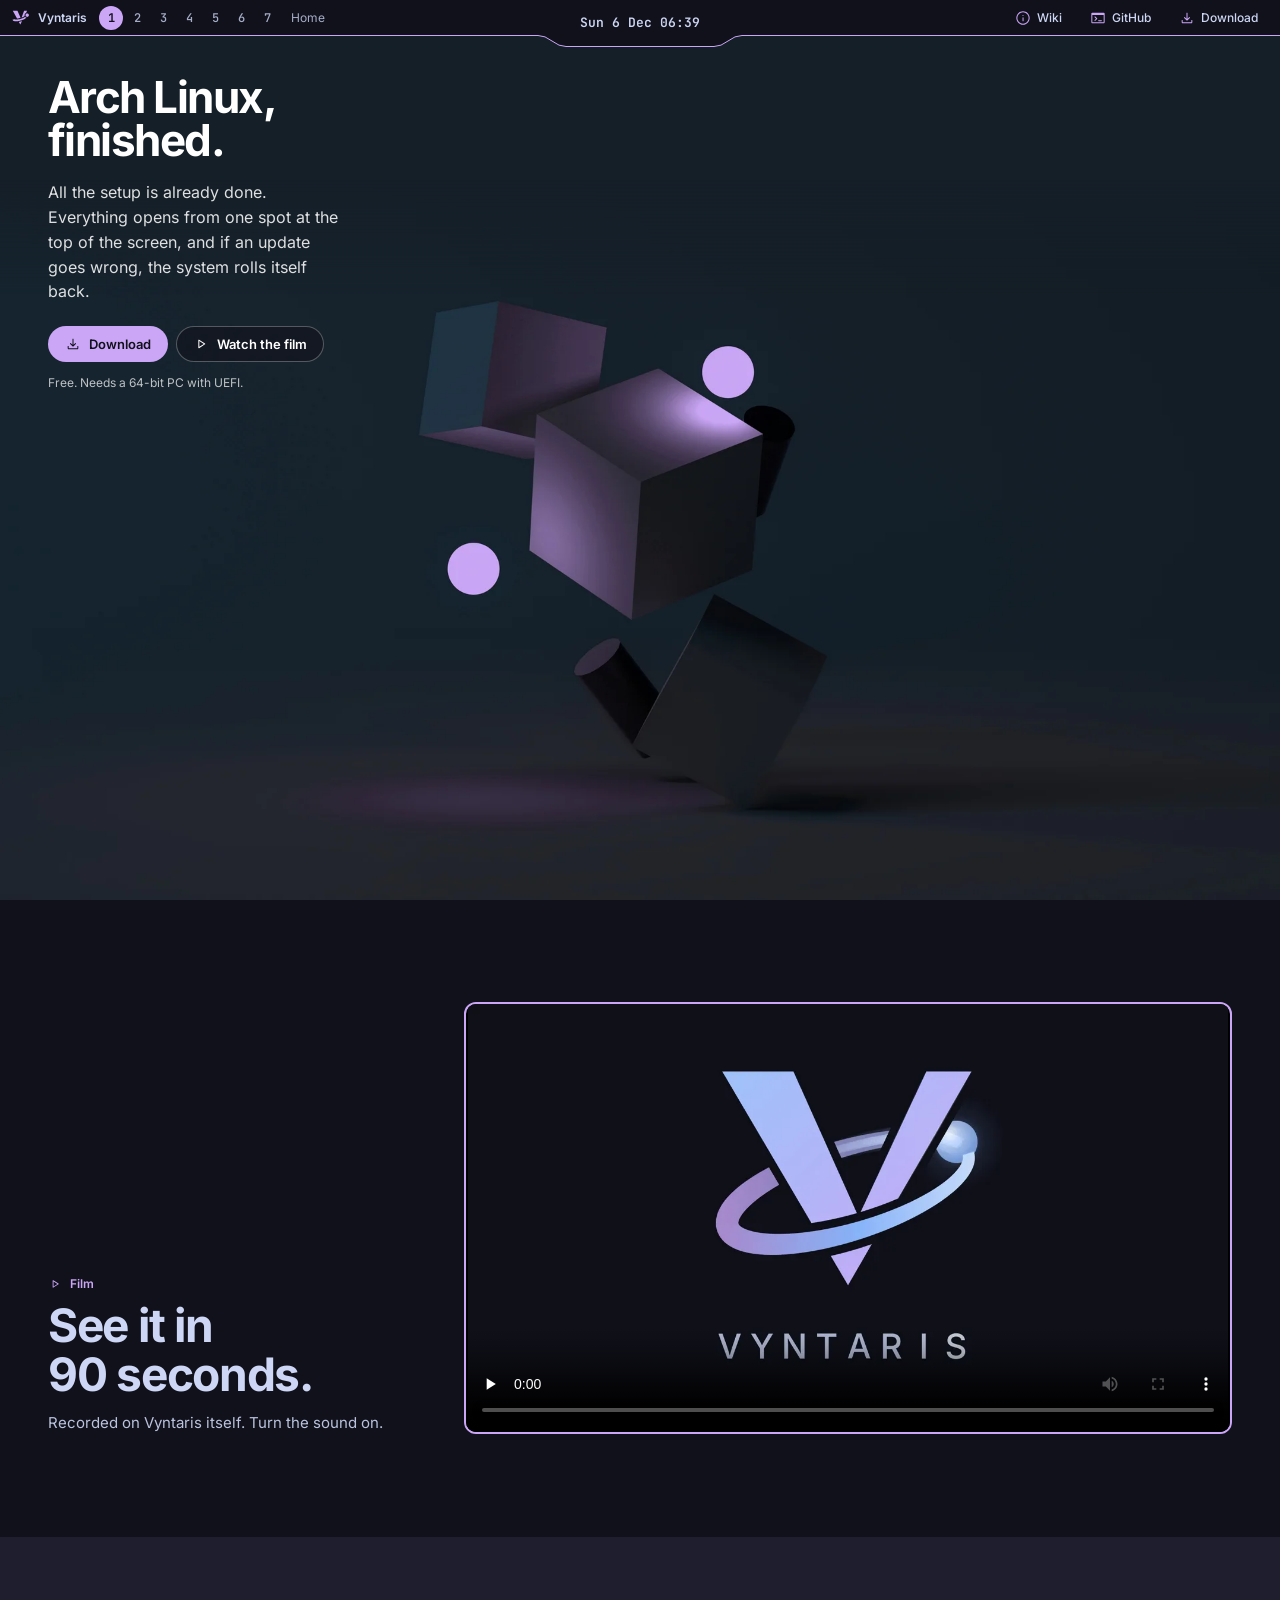
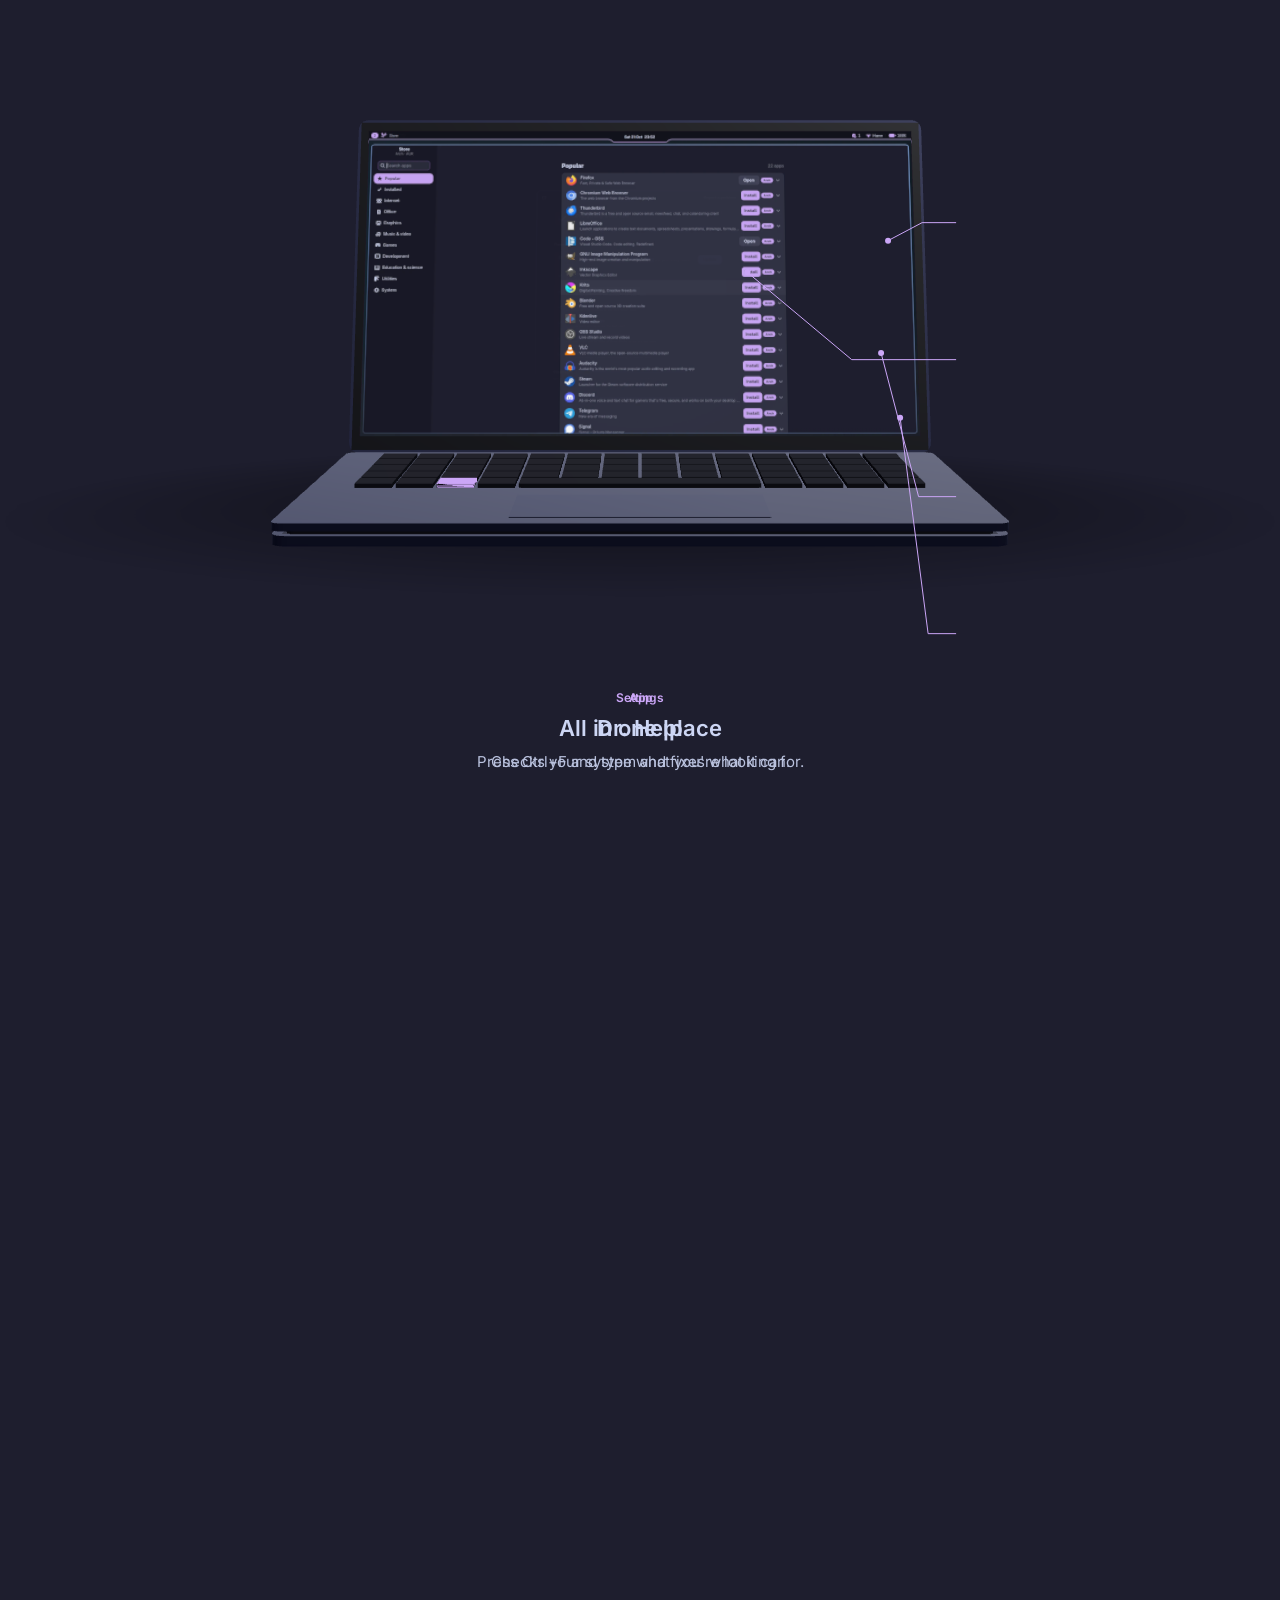
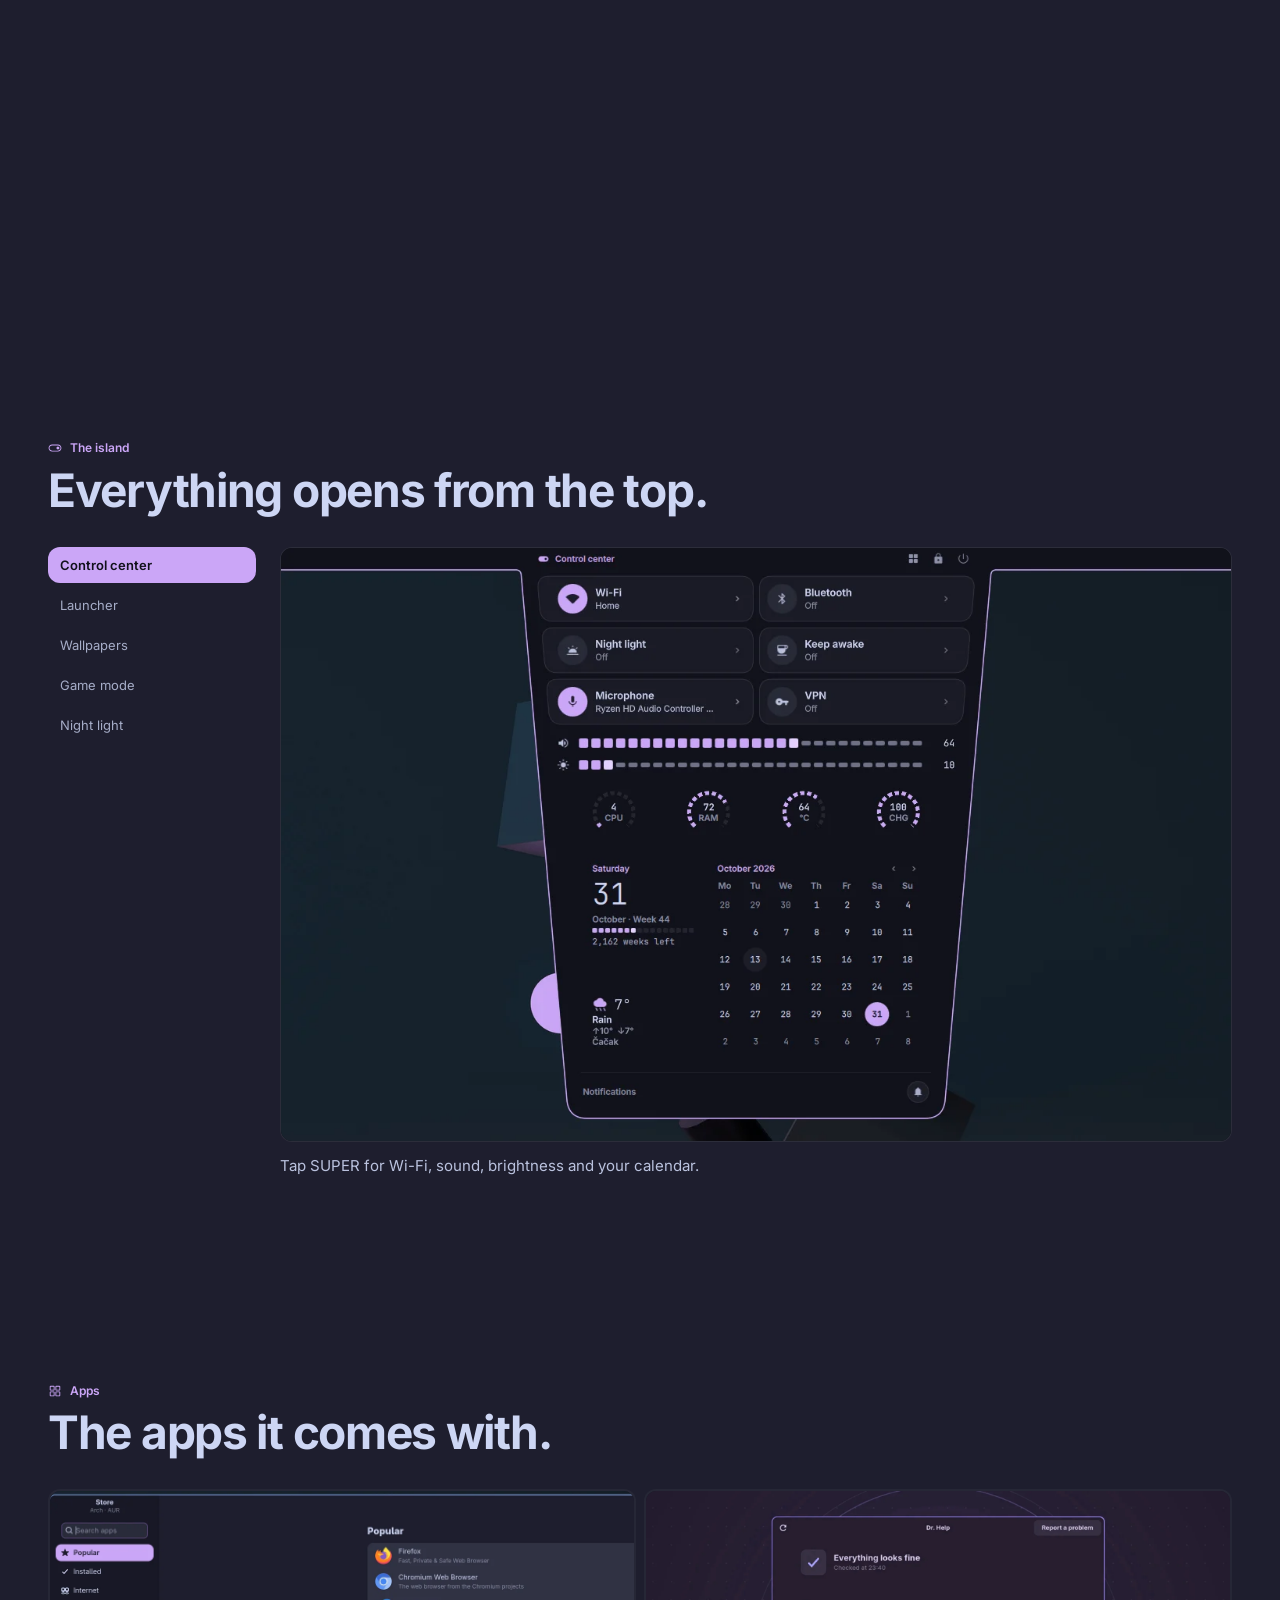
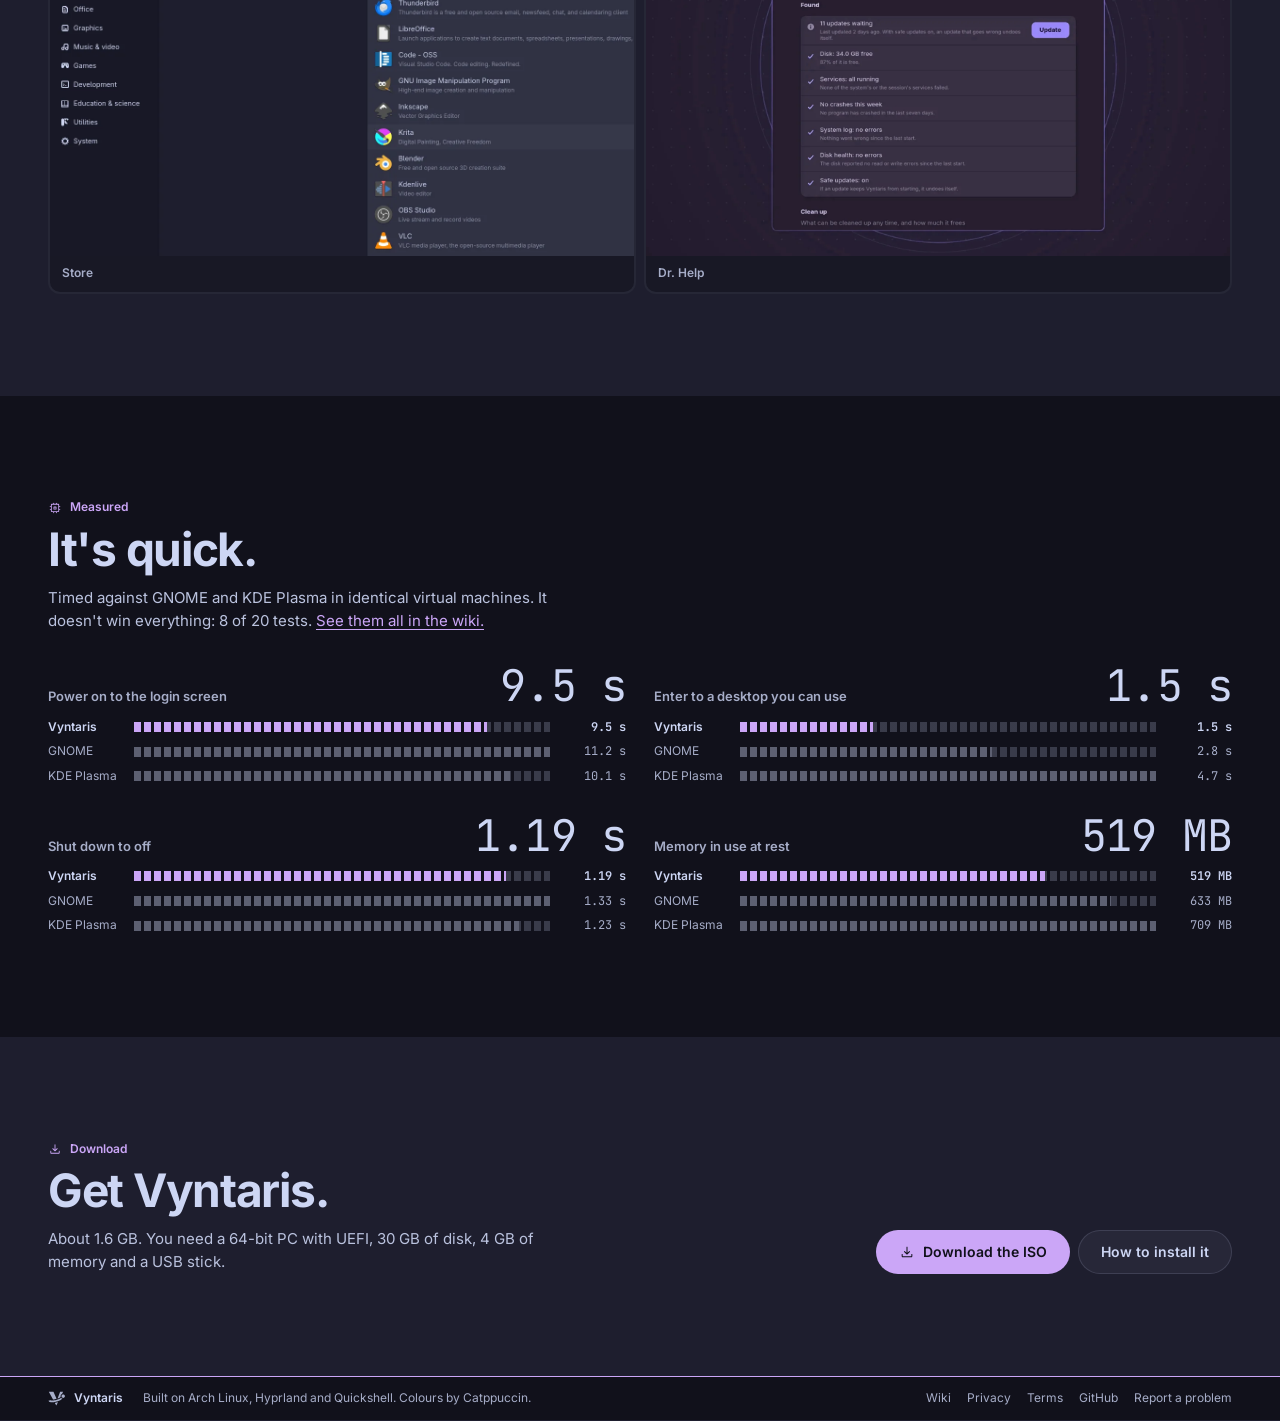
==== commit c5ec9fc3: "Take the search menu off, number the home page as the first workspace, let pictures come in softly, " ====
--- a/index.html
+++ b/index.html
@@ -1,5 +1,5 @@
 <!doctype html>
-<html lang="en" data-scheme="dark">
+<html lang="en">
 <head>
 <meta charset="utf-8">
 <meta name="viewport" content="width=device-width, initial-scale=1, viewport-fit=cover">
@@ -15,18 +15,16 @@
 <link rel="icon" href="/favicon.svg" type="image/svg+xml">
 <link rel="preload" href="/fonts/inter.woff2" as="font" type="font/woff2" crossorigin>
 <link rel="stylesheet" href="/desk.css">
-<script>try{var s=localStorage.getItem("scheme");if(s)document.documentElement.dataset.scheme=s}catch(e){}</script>
 </head>
 <body>
 <a class="skip" href="#main">Skip to content</a>
-<div class="night"></div>
 <header class="bar">
   <div class="bar-left">
     <a class="brand" href="/"><svg viewBox="0 0 24 24" aria-hidden="true"><path fill="currentColor" fill-rule="evenodd" d="M12.79 11.4L13.97 10.96L14.92 10.55L15.79 10.12L16.57 9.68L16.88 9.05L16.82 8.75L16.79 8.45L16.78 8.15L16.81 7.85L16.85 7.55L16.92 7.26L17.02 6.97L17.14 6.7L17.28 6.44L17.45 6.19L17.66 5.93L17.86 5.71L18.09 5.51L18.33 5.34L18.59 5.18L18.86 5.04L20.16 2.43L16.16 2.43zM6.69 12.72L8.05 12.57L9.18 12.38L10.35 12.12L11.45 11.83L7.26 2.43L1.08 2.43zM22.55 8.18L22.5 7.74L22.36 7.32L22.14 6.93L21.85 6.6L21.5 6.32L21.1 6.12L20.67 6L20.22 5.97L19.78 6.02L19.36 6.16L18.97 6.38L18.64 6.67L18.36 7.03L18.16 7.42L18.04 7.85L18.01 8.3L18.06 8.74L18.2 9.16L18.42 9.55L18.71 9.88L19.07 10.16L19.46 10.36L19.89 10.48L20.34 10.51L20.78 10.46L21.2 10.32L21.59 10.1L21.92 9.81L22.2 9.45L22.4 9.06L22.52 8.63zM3.06 13.46L3.08 13.5L0.65 14.24L0.75 14.52L0.89 14.78L1.1 15.07L1.3 15.28L1.56 15.51L1.85 15.7L2.15 15.86L2.52 16.01L2.92 16.14L3.34 16.24L3.77 16.32L4.23 16.37L4.78 16.41L5.88 16.41L7.15 16.31L7.92 16.21L8.7 16.08L9.49 15.92L10.4 15.7L11.22 15.49L12.13 15.21L12.93 14.95L13.82 14.62L14.69 14.27L15.44 13.94L16.25 13.55L16.93 13.19L17.66 12.77L18.25 12.39L18.81 12L19.32 11.6L18.83 11.42L18.37 11.17L17.96 10.85L17.59 10.48L16.86 10.93L15.99 11.39L15.03 11.84L13.99 12.27L12.9 12.66L11.87 12.98L10.83 13.27L9.7 13.53L8.59 13.73L7.52 13.88L6.52 13.96L5.6 13.98L4.79 13.94L4.06 13.84L3.48 13.69L3.23 13.58zM13.4 16.08L11.97 16.54L11.02 16.81L10.07 17.05L9.15 17.24L11.07 20.77z"/></svg><span>Vyntaris</span></a>
-    <nav class="ws" aria-label="Sections"><a href="#film" title="Film" aria-label="Film">1</a><a href="#inside" title="Inside" aria-label="Inside">2</a><a href="#panels" title="Panels" aria-label="Panels">3</a><a href="#apps" title="Apps" aria-label="Apps">4</a><a href="#numbers" title="Numbers" aria-label="Numbers">5</a><a href="#download" title="Download" aria-label="Download">6</a></nav>
+    <nav class="ws" aria-label="Sections"><a href="#desk" title="Home" aria-label="Home">1</a><a href="#film" title="Film" aria-label="Film">2</a><a href="#inside" title="Inside" aria-label="Inside">3</a><a href="#panels" title="Panels" aria-label="Panels">4</a><a href="#apps" title="Apps" aria-label="Apps">5</a><a href="#numbers" title="Numbers" aria-label="Numbers">6</a><a href="#download" title="Download" aria-label="Download">7</a></nav>
     <span class="title"></span>
   </div>
-  <button class="island" type="button" aria-label="Open the search"><time id="clock">Vyntaris</time></button>
+  <div class="island"><time id="clock"></time></div>
   <div class="bar-right">
     <a class="mod" href="/wiki/"><svg class="ic" viewBox="0 -960 960 960" aria-hidden="true"><path d="M483.18-280q12.82 0 21.32-8.63 8.5-8.62 8.5-21.37v-180q0-12.75-8.68-21.38-8.67-8.62-21.5-8.62-12.82 0-21.32 8.62-8.5 8.63-8.5 21.38v180q0 12.75 8.68 21.37 8.67 8.63 21.5 8.63Zm-3.2-314q14.02 0 23.52-9.2T513-626q0-14.45-9.48-24.22-9.48-9.78-23.5-9.78t-23.52 9.78Q447-640.45 447-626q0 13.6 9.48 22.8 9.48 9.2 23.5 9.2Zm.29 514q-82.74 0-155.5-31.5Q252-143 197.5-197.5t-86-127.34Q80-397.68 80-480.5t31.5-155.66Q143-709 197.5-763t127.34-85.5Q397.68-880 480.5-880t155.66 31.5Q709-817 763-763t85.5 127Q880-563 880-480.27q0 82.74-31.5 155.5Q817-252 763-197.68q-54 54.31-127 86Q563-80 480.27-80Zm.23-60Q622-140 721-239.5t99-241Q820-622 721.19-721T480-820q-141 0-240.5 98.81T140-480q0 141 99.5 240.5t241 99.5Zm-.5-340Z"/></svg><span>Wiki</span></a>
     <a class="mod" href="https://github.com/vyntaris/vyntaris"><svg class="ic" viewBox="0 -960 960 960" aria-hidden="true"><path d="M140-160q-24 0-42-18t-18-42v-520q0-24 18-42t42-18h680q24 0 42 18t18 42v520q0 24-18 42t-42 18H140Zm0-60h680v-436H140v436Zm221-218-83-83q-9-9-8.5-21t9.5-21q9-9 21-9t21 9l104 104q9 9 9 21t-9 21L321-313q-9 9-21 9t-21-9q-9-9-9-21t9-21l82-83Zm159 150q-13 0-21.5-8.5T490-318q0-13 8.5-21.5T520-348h160q13 0 21.5 8.5T710-318q0 13-8.5 21.5T680-288H520Z"/></svg><span>GitHub</span></a>
@@ -35,16 +33,10 @@
   <i class="no-js-edge"></i>
 </header>
 
-<div class="launcher hang" id="launcher" hidden>
-  <div class="label"><svg class="ic" viewBox="0 -960 960 960" aria-hidden="true"><path d="M378-329q-108.16 0-183.08-75Q120-479 120-585t75-181q75-75 181.5-75t181 75Q632-691 632-584.85 632-542 618-502q-14 40-42 75l242 240q9 8.56 9 21.78T818-143q-9 9-22.22 9-13.22 0-21.78-9L533-384q-30 26-69.96 40.5Q423.08-329 378-329Zm-1-60q81.25 0 138.13-57.5Q572-504 572-585t-56.87-138.5Q458.25-781 377-781q-82.08 0-139.54 57.5Q180-666 180-585t57.46 138.5Q294.92-389 377-389Z"/></svg>Search</div>
-  <div class="search"><i><svg class="ic" viewBox="0 -960 960 960" aria-hidden="true"><path d="M378-329q-108.16 0-183.08-75Q120-479 120-585t75-181q75-75 181.5-75t181 75Q632-691 632-584.85 632-542 618-502q-14 40-42 75l242 240q9 8.56 9 21.78T818-143q-9 9-22.22 9-13.22 0-21.78-9L533-384q-30 26-69.96 40.5Q423.08-329 378-329Zm-1-60q81.25 0 138.13-57.5Q572-504 572-585t-56.87-138.5Q458.25-781 377-781q-82.08 0-139.54 57.5Q180-666 180-585t57.46 138.5Q294.92-389 377-389Z"/></svg></i><input id="search" type="text" aria-label="Search" placeholder="Install, questions, the numbers…" autocomplete="off"></div>
-  <div class="hits" id="hits" role="listbox" aria-label="Results"></div>
-  <p class="hint"><span><kbd>↑ ↓</kbd>select</span><span><kbd>↵</kbd>open</span><span><kbd>esc</kbd>close</span></p>
-</div>
 
 <main id="main">
   <div class="desk" id="desk">
-    <img class="wall" src="/shots/xp-wall.webp" alt="" width="1920" height="1080" fetchpriority="high">
+    <img class="wall" src="/shots/xp-wall.webp" alt="" width="1920" height="1080" fetchpriority="high" decoding="async">
     <div class="pitch">
       <h1>Arch Linux, finished.</h1>
       <p>All the setup is already done. Everything opens from one spot at the top of the screen, and if an update goes wrong, the system rolls itself back.</p>
--- a/desk.css
+++ b/desk.css
@@ -16,15 +16,6 @@
   --font: "Inter", "Noto Sans", system-ui, sans-serif;
   --mono: "JetBrains Mono", "DejaVu Sans Mono", ui-monospace, monospace;
   color-scheme: dark;
-}
-:root[data-scheme="light"] {
-  --crust: #ebebee; --mantle: #f3f3f5; --base: #fbfbfc; --surface: #dfdfe3; --surface-2: #cdcdd3;
-  --text: #26262b; --subtext: #3f3f46; --muted: #50505a; --quiet: #65656f;
-  --ink: #8128ec;
-  --glass: var(--base); --tile: rgba(38, 38, 43, .05); --tile-hover: rgba(38, 38, 43, .09);
-  --rim: rgba(38, 38, 43, .16); --line: rgba(38, 38, 43, .12);
-  --track: #cdcdd3; --red: #c0233a; --green: #27773a; --warm: #b54d0c; --term-prompt: #2558cf;
-  color-scheme: light;
 }
 
 * { box-sizing: border-box; }
@@ -58,7 +49,7 @@
 .ws a:hover { background: var(--tile-hover); color: var(--text); }
 .ws a[aria-current] { background: var(--accent); color: var(--on-accent); font-weight: 600; }
 .title { color: var(--muted); white-space: nowrap; overflow: hidden; text-overflow: ellipsis; margin-left: 4px; }
-.island { position: relative; z-index: 1; display: flex; align-items: center; gap: 10px; height: var(--bar); padding-inline: 28px; top: 5px; font-weight: 600; font-size: 13px; white-space: nowrap; border-radius: 0 0 14px 14px; }
+.island { position: relative; cursor: default; z-index: 1; display: flex; align-items: center; gap: 10px; height: var(--bar); padding-inline: 28px; top: 5px; font-weight: 600; font-size: 13px; white-space: nowrap; border-radius: 0 0 14px 14px; }
 .island time { font-family: var(--mono); }
 .mod { display: inline-flex; align-items: center; gap: 6px; height: 26px; padding-inline: 10px; border-radius: 13px; color: var(--text); text-decoration: none; font-weight: 500; }
 .mod:hover { background: var(--tile-hover); }
@@ -69,16 +60,10 @@
 .no-js-edge { position: absolute; inset: auto 0 0 0; height: 1px; background: var(--accent); }
 .bar.edged .no-js-edge { display: none; }
 
-/* ---- a panel hanging from the island: the shell's trapezoid, drawn by desk.js behind what's in it ---- */
-.hang { position: relative; isolation: isolate; }
-.hang > .shape { position: absolute; left: 0; top: 0; z-index: -1; width: 100%; height: 100%; overflow: visible; pointer-events: none; }
-.shape .fill { fill: var(--glass); stroke: var(--accent); stroke-width: 1; }
-.hang:not(.shaped) { background: var(--glass); border: 1px solid var(--accent); border-top: 0; border-radius: 0 0 24px 24px; }
-
 /* ---- the desktop: the first screen ---- */
 .desk { position: relative; min-height: 100svh; display: grid; grid-template-columns: minmax(0, 1fr); gap: 0 24px; padding: 0 var(--gutter) var(--gutter); overflow: hidden; background: var(--crust); }
 .wall { position: absolute; inset: 0; width: 100%; height: 100%; object-fit: cover; }
-.pitch { position: relative; grid-column: 1; align-self: center; padding-top: var(--bar); color: #fff; width: calc(30vw - var(--gutter)); }
+.pitch { position: relative; grid-column: 1; align-self: center; padding-top: var(--bar); color: #fff; width: calc(50vw - .17 * max(100vw, 177.78vh) - var(--gutter) - 16px); }
 .pitch h1 { font-size: clamp(40px, 4.2vw, 84px); line-height: .98; letter-spacing: -.035em; font-weight: 700; color: #fff; }
 .pitch p { margin-top: 18px; max-width: 34ch; font-size: 16px; color: rgba(255, 255, 255, .86); }
 .pitch .do { display: flex; flex-wrap: wrap; gap: 8px; margin-top: 22px; text-shadow: none; }
@@ -91,24 +76,7 @@
 .pitch .btn:not(.primary) { background: rgba(17, 17, 27, .55); color: #fff; border-color: rgba(255, 255, 255, .28); }
 .pitch .btn:not(.primary):hover { background: rgba(17, 17, 27, .75); }
 
-.hint { display: flex; flex-wrap: wrap; gap: 4px 12px; justify-content: center; font-size: 11px; color: var(--quiet); }
-kbd { font: 500 10px var(--mono); padding: 1px 6px; border-radius: 9px; border: 1px solid var(--rim); color: var(--muted); margin-right: 4px; }
-
-.night { position: fixed; inset: 0; z-index: 50; pointer-events: none; background: #ff9a3c; mix-blend-mode: multiply; opacity: 0; transition: opacity .42s; }
-:root[data-night] .night { opacity: .28; }
-
-/* ---- the launcher: typing anywhere ---- */
-.launcher { position: fixed; z-index: 29; left: 50%; top: var(--bar); width: min(720px, 100vw); transform: translateX(-50%); padding: 16px 54px 22px; display: grid; gap: 10px; }
-.search { display: flex; align-items: center; gap: 12px; height: var(--control); padding: 0 16px 0 5px; border-radius: var(--r-control); border: 2px solid var(--ink); background: var(--tile); }
-.search i { display: grid; place-items: center; width: 26px; height: 26px; border-radius: 50%; background: var(--accent); color: var(--on-accent); }
-.search input { flex: 1; min-width: 0; background: none; border: 0; outline: 0; font-size: 14px; }
-.hits { display: grid; gap: 2px; max-height: 52vh; overflow: auto; }
-.hits a, .hits button { display: flex; align-items: center; gap: 12px; width: 100%; min-height: 40px; padding: 0 12px; border-radius: 12px; color: var(--text); text-decoration: none; text-align: left; }
-.hits b { font-weight: 600; font-size: 13px; }
-.hits small { margin-left: auto; font-size: 11px; color: var(--quiet); }
-.hits [aria-selected="true"] { background: var(--accent); color: var(--on-accent); }
-.hits [aria-selected="true"] small { color: inherit; }
-.nothing { padding: 12px; color: var(--muted); font-size: 13px; text-align: center; }
+
 
 /* ---- what follows the desktop ---- */
 main > section { padding: clamp(56px, 8vw, 112px) var(--gutter); }
@@ -315,13 +283,23 @@
 .doc .win { margin: 16px 0; }
 .doc .fine { font-size: 13px; color: var(--muted); }
 .doc .real { display: block; margin: 12px 0 0; }
+/* no room beside the cubes: the picture is still the whole background, pushed down so the words sit above them */
 @media (max-width: 1100px), (max-aspect-ratio: 3 / 2) {
-  .desk { display: flex; flex-direction: column; min-height: 0; padding: calc(var(--bar) + 40px) var(--gutter) 0; background: #11111b; }
-  .pitch { order: -1; align-self: flex-start; width: auto; max-width: 560px; padding: 0; }
+  .desk { display: flex; flex-direction: column; min-height: max(100svh, 720px); padding: calc(var(--bar) + 40px) var(--gutter) 0; background: #151f28; }
+  .pitch { width: auto; max-width: 560px; align-self: flex-start; padding: 0; }
   .pitch h1 { font-size: clamp(44px, 9vw, 72px); }
-  .wall { position: static; display: block; width: calc(100% + 2 * var(--gutter)); max-width: none; margin: 16px calc(-1 * var(--gutter)) 0; height: auto; aspect-ratio: 16 / 10; -webkit-mask-image: linear-gradient(transparent, #000 18%); mask-image: linear-gradient(transparent, #000 18%); }
+  .wall { inset: auto auto 0 50%; transform: translateX(-50%); width: max(100%, min(190%, 110vh)); max-width: none; height: auto; aspect-ratio: 16 / 9; object-fit: cover; -webkit-mask-image: linear-gradient(transparent, #000 16%); mask-image: linear-gradient(transparent, #000 16%); }
+}
+@media (min-width: 700px) and (max-width: 1100px), (min-width: 700px) and (max-aspect-ratio: 3 / 2) {
+  .pitch { max-width: 300px; }
+  .pitch h1 { font-size: 44px; }
 }
 .wiki.solo { max-width: 860px; }
+main img { transition: opacity .45s cubic-bezier(.2, 0, 0, 1), filter .45s cubic-bezier(.2, 0, 0, 1), transform .45s cubic-bezier(.2, 0, 0, 1); }
+main img.arriving { opacity: 0; filter: blur(10px); transform: scale(1.012); }
+.stage:not([hidden]), .pages > :not([hidden]) { animation: pane .32s cubic-bezier(.2, 0, 0, 1); }
+.stage img { aspect-ratio: 1216 / 760; }
+@keyframes pane { from { opacity: 0; transform: translateY(6px); } }
 .foot { display: flex; flex-wrap: wrap; gap: 8px 20px; align-items: center; min-height: 44px; padding: 10px var(--gutter); background: var(--glass); border-top: 1px solid var(--accent); font-size: 12px; color: var(--muted); }
 .foot nav { display: flex; flex-wrap: wrap; gap: 4px 16px; margin-left: auto; }
 .foot a { color: var(--muted); text-decoration: none; }
@@ -343,7 +321,6 @@
   .w-half { grid-column: 1 / -1; }
   .real { grid-template-columns: 1fr; }
   .fetch-body { grid-template-columns: 1fr; }
-  .launcher { padding-inline: 16px; }
   .foot nav { margin-left: 0; }
 }
 @media (prefers-reduced-motion: reduce) {
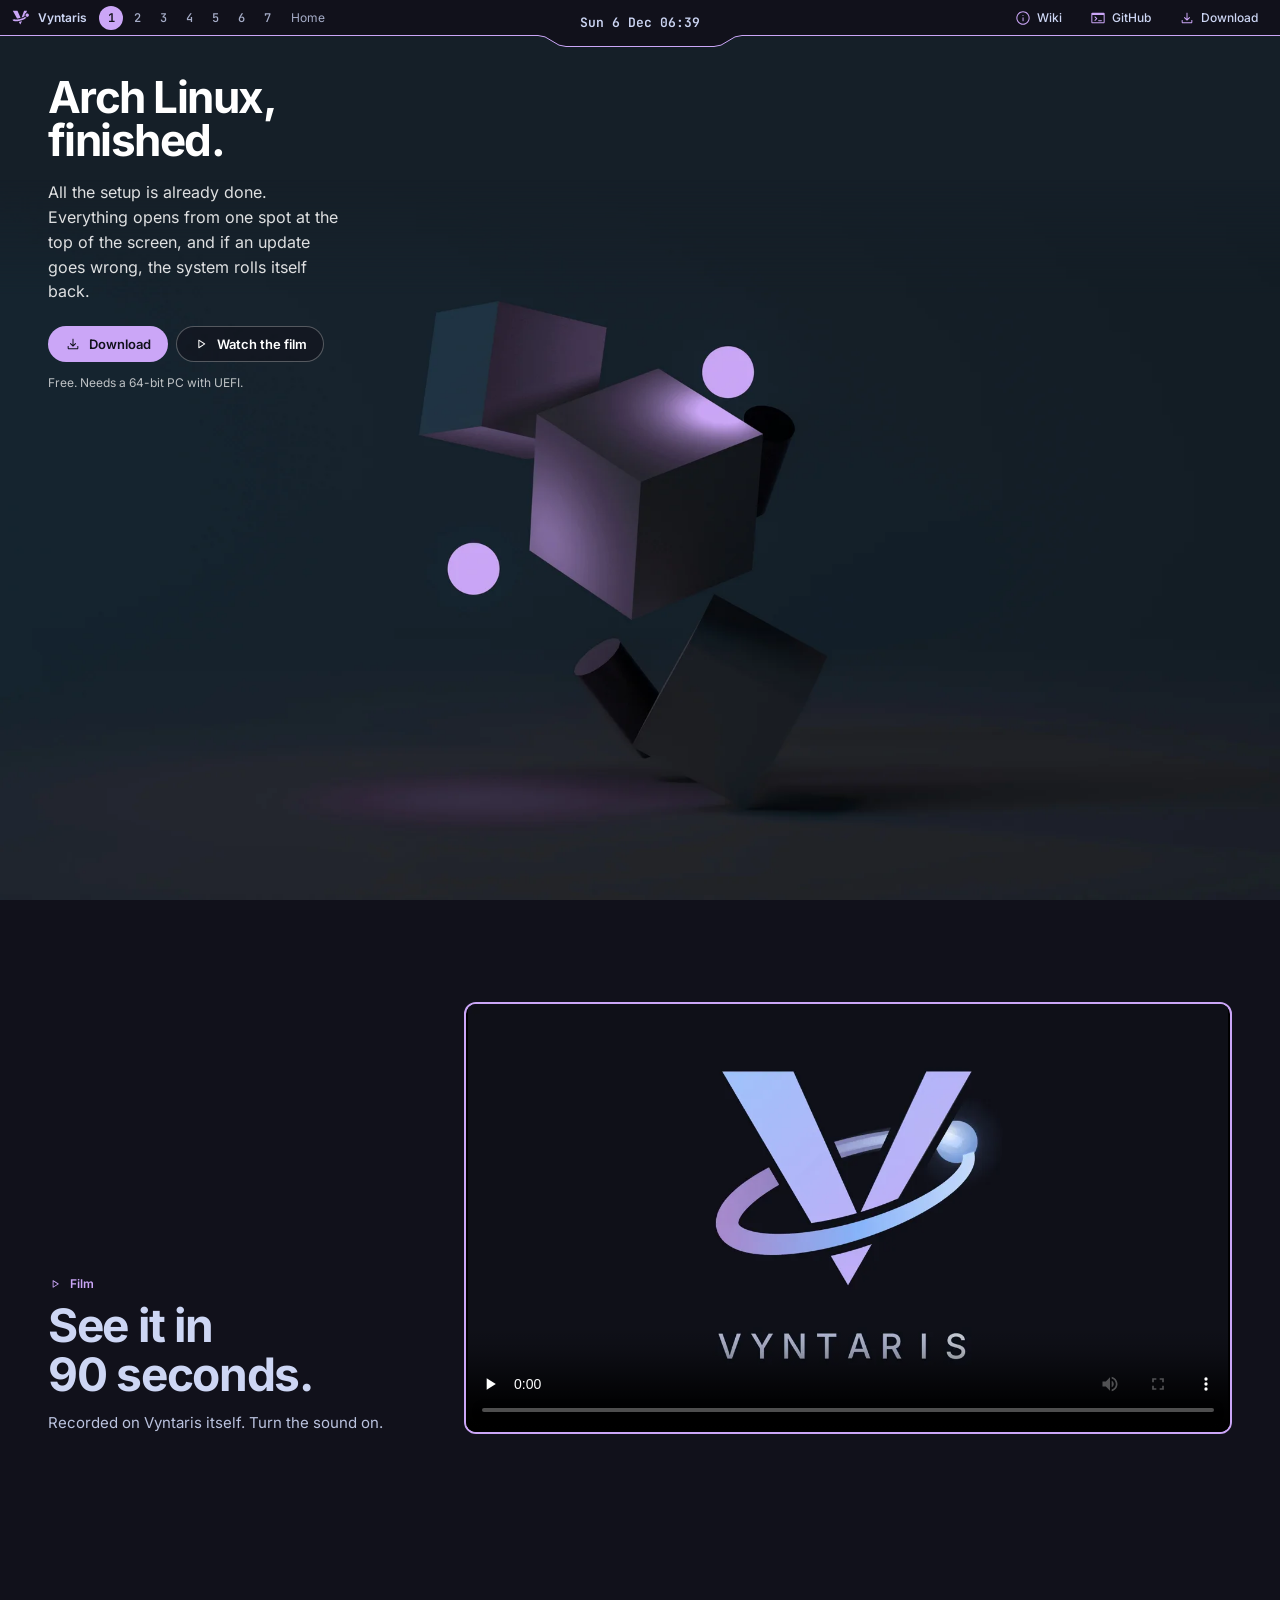
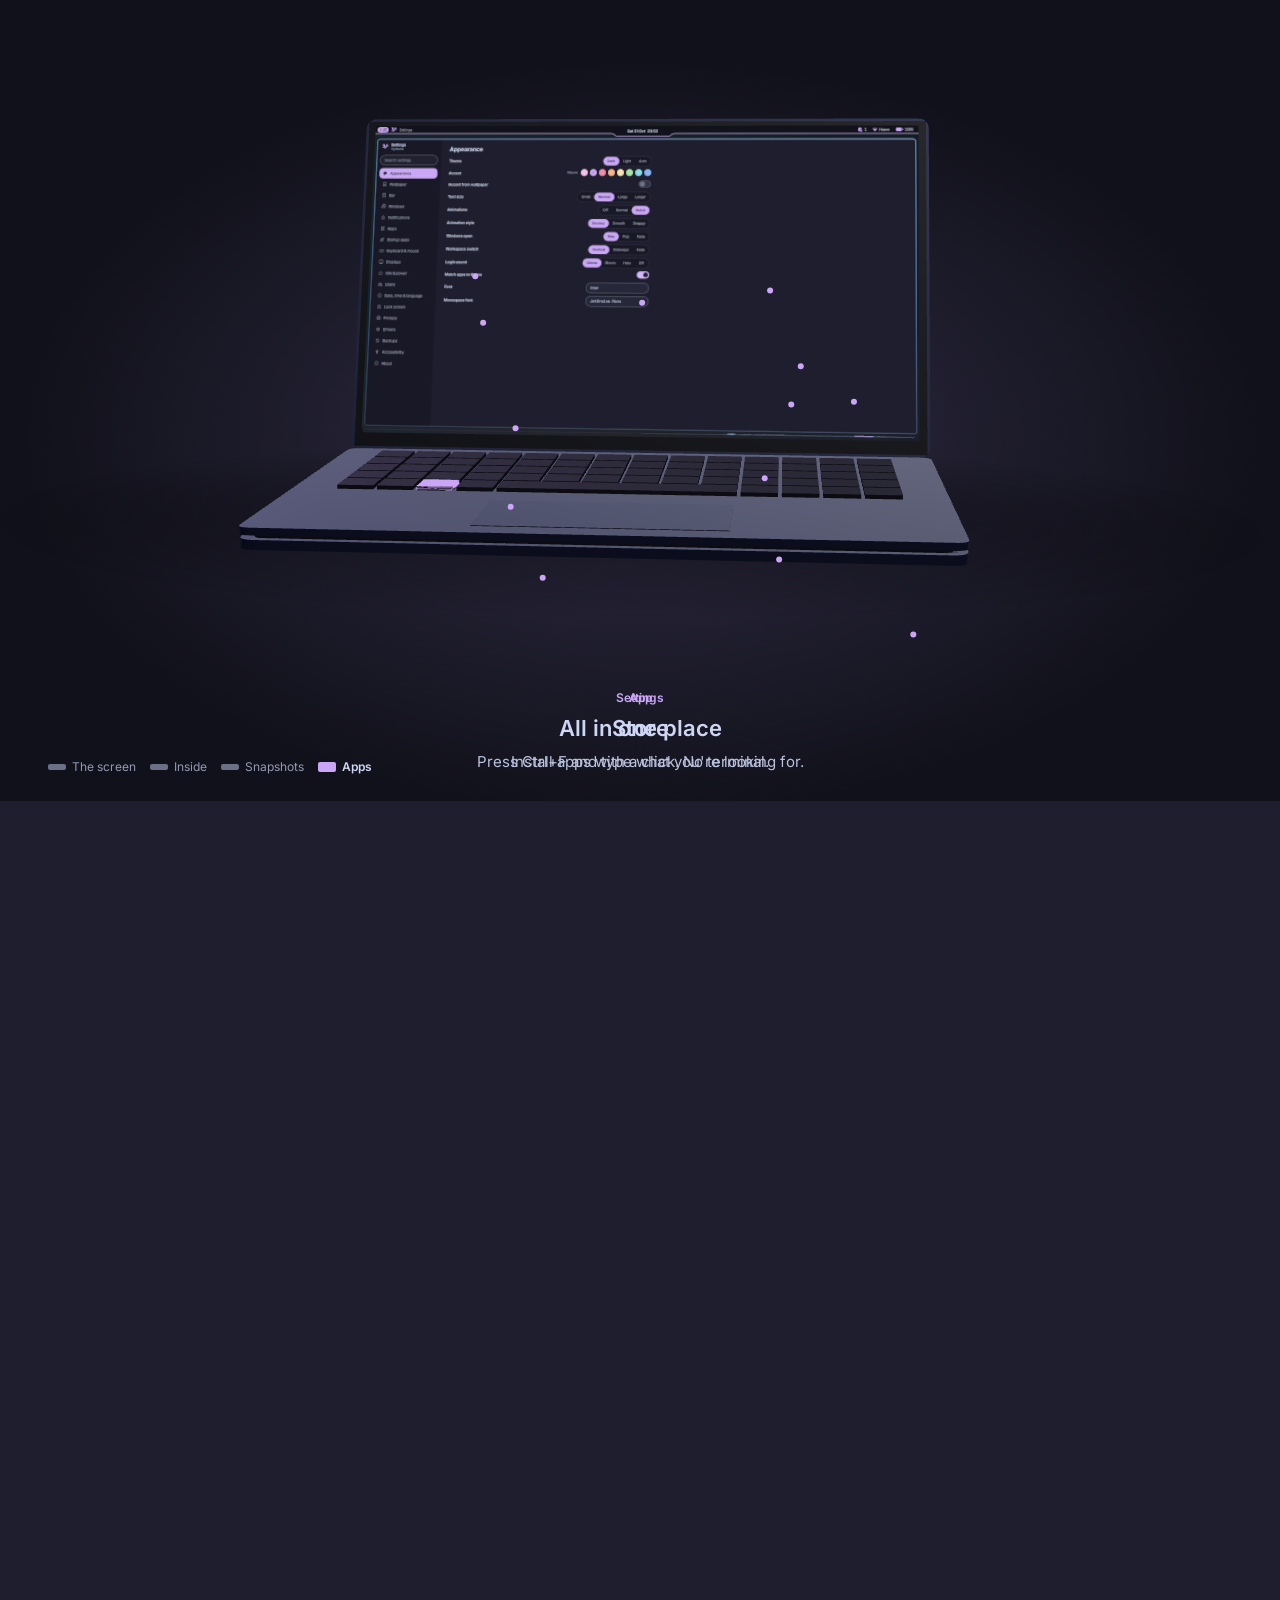
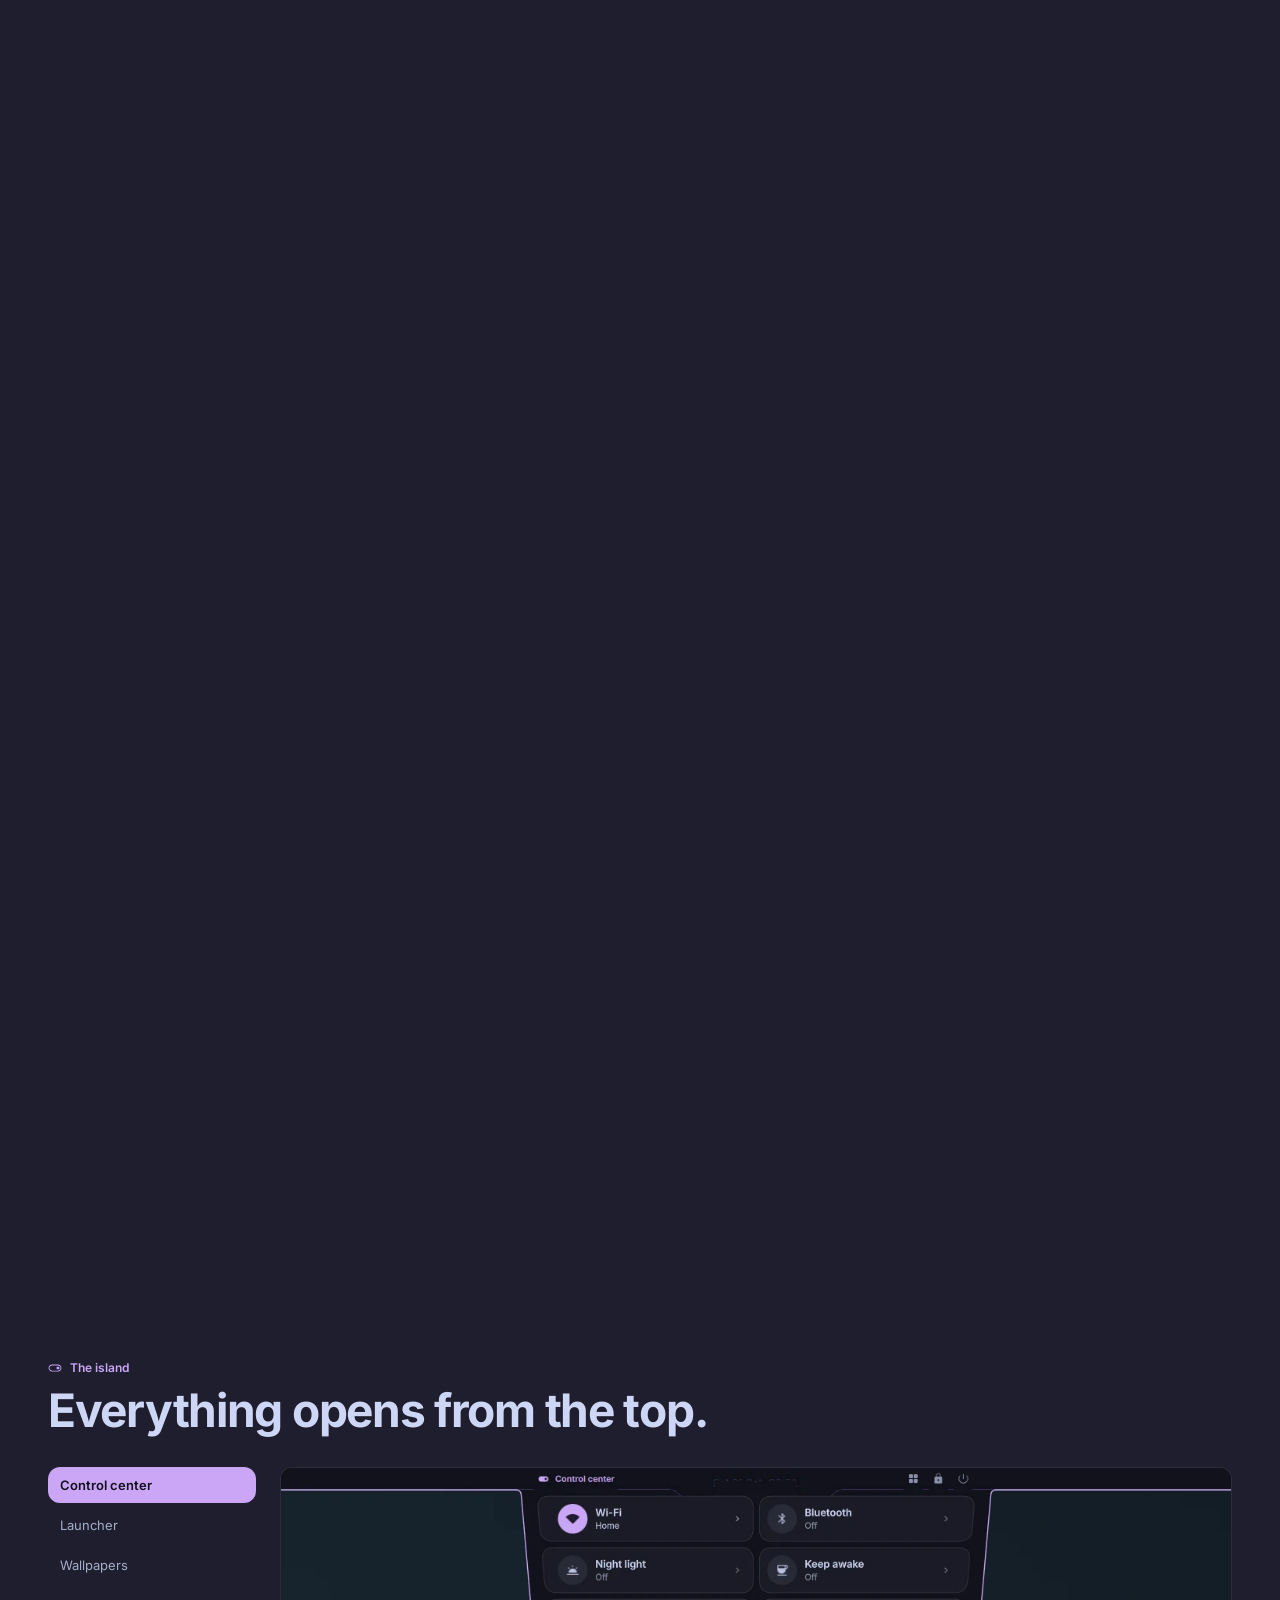
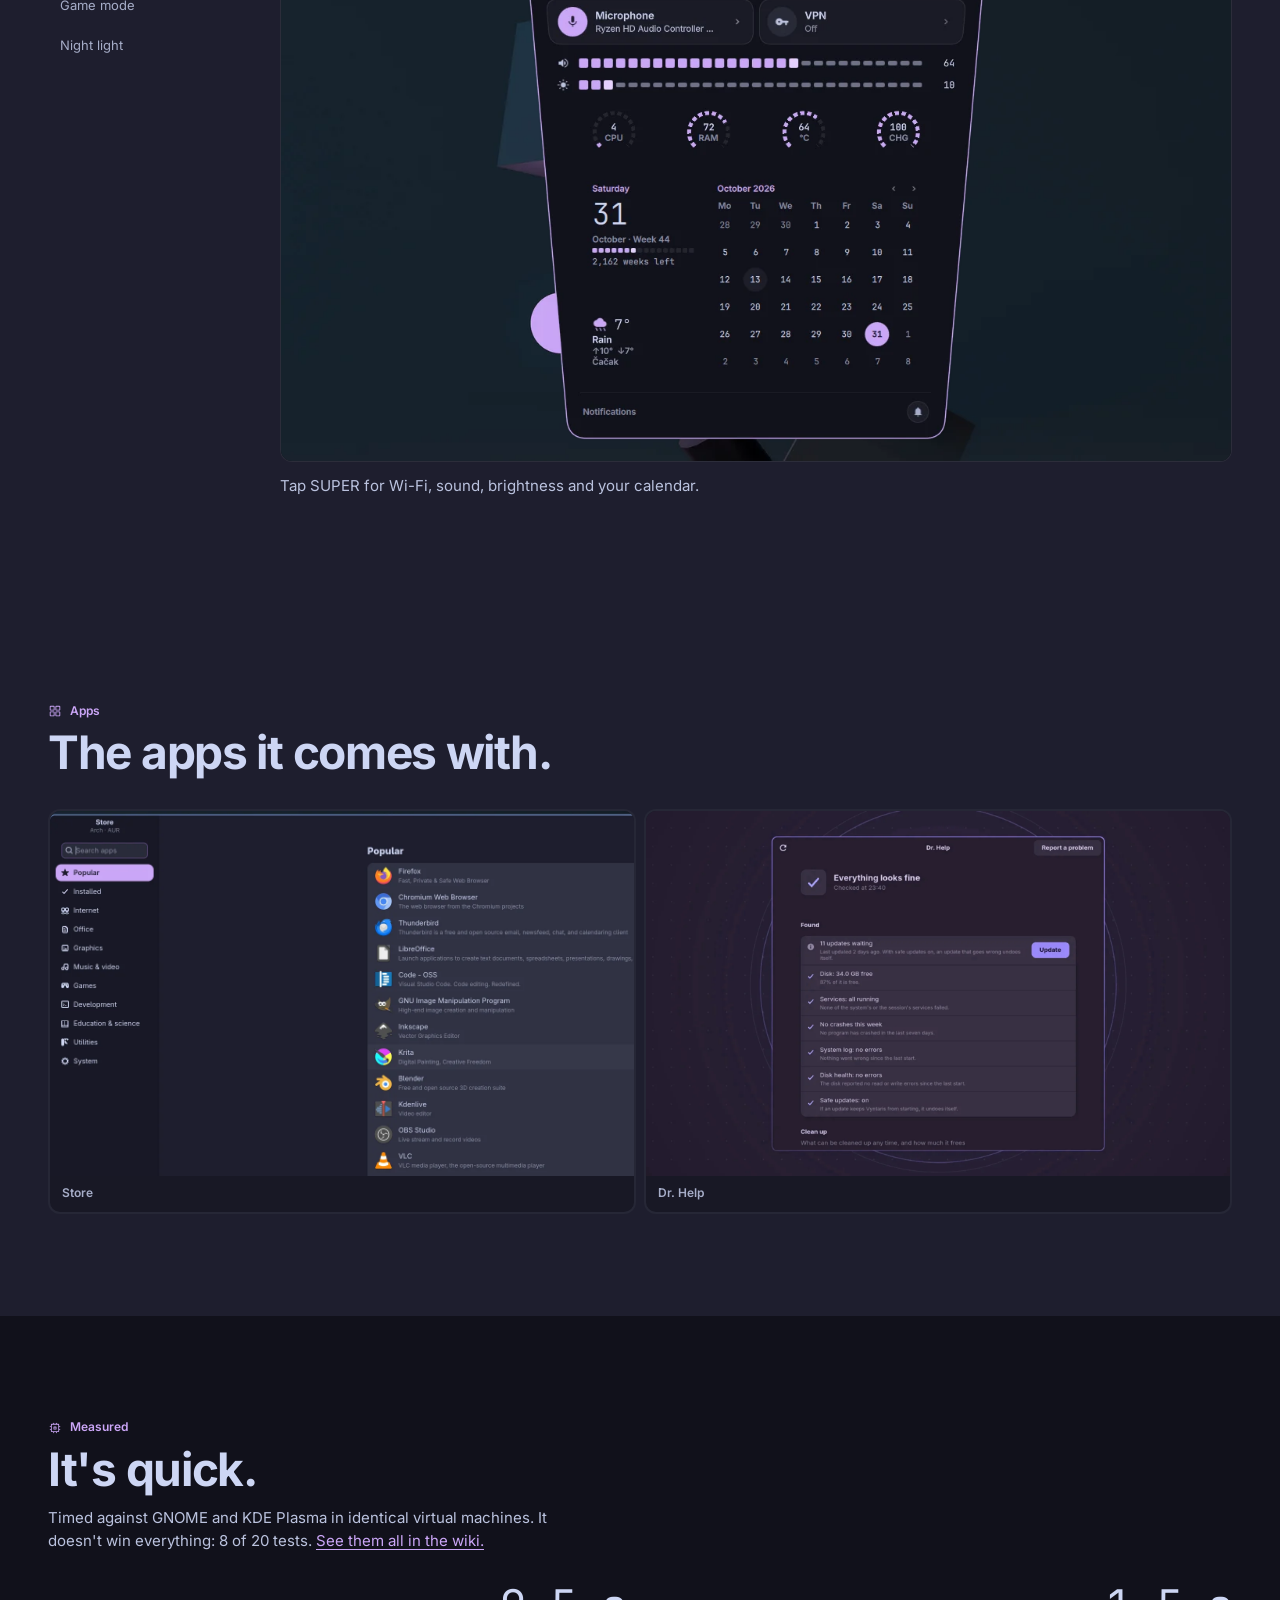
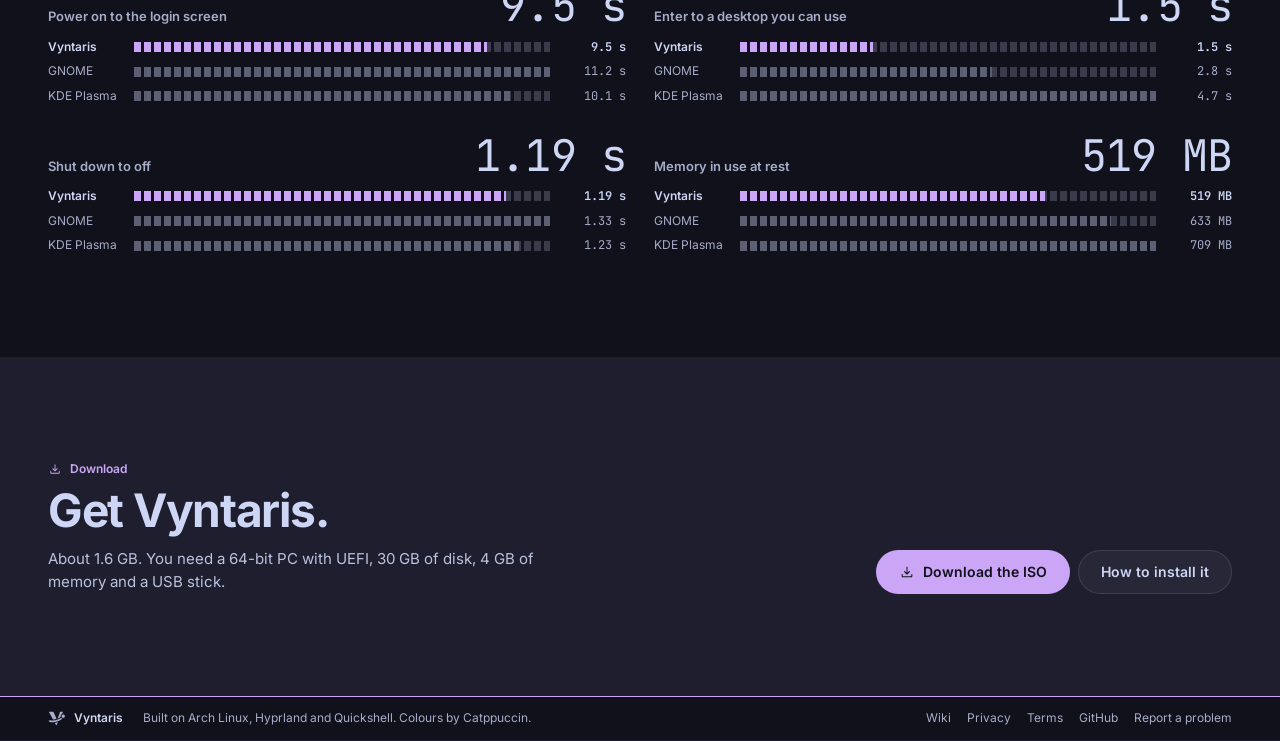
==== commit bdfb7558: "Take the laptop much further apart: keys of their own, a row of snapshots with their screens on a ti" ====
--- a/index.html
+++ b/index.html
@@ -72,6 +72,7 @@
       <div class="xp-scene" aria-hidden="true"></div>
       <div class="wrap xp-fallback"><div class="shot"><img src="/shots/control.webp" loading="lazy" width="1920" height="1080" alt="The Vyntaris desktop with the control center open"></div><p class="xp-status"></p></div>
       <svg class="xp-lines" aria-hidden="true"></svg>
+      <ol class="xp-steps" aria-hidden="true"><li>The screen</li><li>Inside</li><li>Snapshots</li><li>Apps</li></ol>
       <div class="xp-cap" aria-live="polite">
         <div><span class="caps">App</span><h3>Dr. Help</h3><p>Checks your system and fixes what it can.</p></div>
         <div><span class="caps">App</span><h3>Store</h3><p>Install apps with a click. No terminal.</p></div>
@@ -104,7 +105,7 @@
       <h2 class="say" id="panels-h">Everything opens from the top.</h2>
       <div class="switcher">
         <div class="nav" role="tablist" aria-label="Panels" hidden><button type="button" role="tab" data-for="p-0">Control center</button><button type="button" role="tab" data-for="p-1">Launcher</button><button type="button" role="tab" data-for="p-2">Wallpapers</button><button type="button" role="tab" data-for="p-3">Game mode</button><button type="button" role="tab" data-for="p-4">Night light</button></div>
-        <div class="panes"><div data-page="p-0" class="stage"><img src="/shots/island-control.webp" width="1216" height="760" loading="lazy" decoding="async" alt="The control center: Wi-Fi, Bluetooth and the microphone as tiles, volume, and the month."><p class="pane-text">Tap SUPER for Wi-Fi, sound, brightness and your calendar.</p></div><div data-page="p-1" class="stage"><img src="/shots/island-launcher.webp" width="1216" height="760" loading="lazy" decoding="async" alt="The launcher: apps, open windows and settings found as you type."><p class="pane-text">Just start typing. Apps, files, settings, even “volume 40” or “100 eur to rsd”.</p></div><div data-page="p-2" class="stage"><img src="/shots/island-wallpapers.webp" width="1216" height="760" loading="lazy" decoding="async" alt="The wallpaper picker in a row under the bar."><p class="pane-text">Browse with the arrow keys, press Enter to set one.</p></div><div data-page="p-3" class="stage"><img src="/shots/island-gamemode.webp" width="1216" height="760" loading="lazy" decoding="async" alt="The game mode panel with its switches."><p class="pane-text">Turns on by itself when a game starts.</p></div><div data-page="p-4" class="stage"><img src="/shots/island-nightlight.webp" width="1216" height="760" loading="lazy" decoding="async" alt="The night light panel."><p class="pane-text">A warmer screen in the evening, whenever you want or on a schedule.</p></div></div>
+        <div class="panes"><div data-page="p-0" class="stage"><img src="/shots/island-control.webp" data-cut="/shots/cut-control.webp" width="1216" height="760" loading="lazy" decoding="async" alt="The control center: Wi-Fi, Bluetooth and the microphone as tiles, volume, and the month."><p class="pane-text">Tap SUPER for Wi-Fi, sound, brightness and your calendar.</p></div><div data-page="p-1" class="stage"><img src="/shots/island-launcher.webp" data-cut="/shots/cut-launcher.webp" width="1216" height="760" loading="lazy" decoding="async" alt="The launcher: apps, open windows and settings found as you type."><p class="pane-text">Just start typing. Apps, files, settings, even “volume 40” or “100 eur to rsd”.</p></div><div data-page="p-2" class="stage"><img src="/shots/island-wallpapers.webp" data-cut="/shots/cut-wallpapers.webp" width="1216" height="760" loading="lazy" decoding="async" alt="The wallpaper picker in a row under the bar."><p class="pane-text">Browse with the arrow keys, press Enter to set one.</p></div><div data-page="p-3" class="stage"><img src="/shots/island-gamemode.webp" data-cut="/shots/cut-gamemode.webp" width="1216" height="760" loading="lazy" decoding="async" alt="The game mode panel with its switches."><p class="pane-text">Turns on by itself when a game starts.</p></div><div data-page="p-4" class="stage"><img src="/shots/island-nightlight.webp" data-cut="/shots/cut-nightlight.webp" width="1216" height="760" loading="lazy" decoding="async" alt="The night light panel."><p class="pane-text">A warmer screen in the evening, whenever you want or on a schedule.</p></div></div>
       </div>
     </div>
   </section>
--- a/desk.css
+++ b/desk.css
@@ -90,7 +90,7 @@
 .film { width: 100%; aspect-ratio: 16 / 9; border-radius: var(--r-window); border: 2px solid var(--accent); background: #000; }
 
 /* ---- take it apart: its own rules, unchanged ---- */
-.xp { position: relative; height: 400vh; padding: 0; }
+.xp { position: relative; height: 680vh; padding: 0; }
 .xp-pin { position: sticky; top: var(--bar); height: calc(100svh - var(--bar)); overflow: hidden; }
 .xp-head { position: absolute; left: 0; right: 0; top: 0; padding-top: 40px; display: grid; gap: 10px; z-index: 2; }
 .xp-head .lead { font-size: 16px; }
@@ -298,8 +298,22 @@
 main img { transition: opacity .45s cubic-bezier(.2, 0, 0, 1), filter .45s cubic-bezier(.2, 0, 0, 1), transform .45s cubic-bezier(.2, 0, 0, 1); }
 main img.arriving { opacity: 0; filter: blur(10px); transform: scale(1.012); }
 .stage:not([hidden]), .pages > :not([hidden]) { animation: pane .32s cubic-bezier(.2, 0, 0, 1); }
-.stage img { aspect-ratio: 1216 / 760; }
+.screen { position: relative; aspect-ratio: 1216 / 760; overflow: hidden; border-radius: var(--r-window); border: 1px solid var(--rim); background: var(--crust); }
+.screen img { position: absolute; inset: 0; width: 100%; height: 100%; border: 0; border-radius: 0; }
+/* a panel goes back up into the island, and the next comes down out of it with the shell's own spring */
+.screen .shot { opacity: 0; transform-origin: 50% 0; transform: translateY(-5%) scale(.42, .08); transition: transform .24s cubic-bezier(.4, 0, 1, 1), opacity .12s linear .12s; }
+.screen .shot.on { z-index: 1; opacity: 1; transform: none; transition: transform .68s linear(0, .143, .425, .679, .866, .97, 1.012, 1.029, 1.027, 1.019, 1.011, 1.005, 1) .2s, opacity .1s linear .2s; }
 @keyframes pane { from { opacity: 0; transform: translateY(6px); } }
+.xp-pin { background: radial-gradient(ellipse 62% 56% at 50% 58%, color-mix(in oklab, var(--accent) 13%, var(--base)), var(--crust) 78%); }
+.xp-lines path { stroke-dasharray: 1; stroke-dashoffset: 1; transition: stroke-dashoffset .55s cubic-bezier(.2, 0, 0, 1) calc(var(--i, 0) * 50ms); }
+.xp-lines g.on path { stroke-dashoffset: 0; }
+.xp-labels li:not(.pill) { padding: 10px 12px; border-radius: 12px; border: 1px solid var(--rim); background: color-mix(in oklab, var(--crust) 86%, transparent); backdrop-filter: blur(6px); }
+.xp-steps { position: absolute; left: var(--gutter); bottom: 24px; z-index: 3; display: flex; gap: 14px; font-size: 12px; color: var(--quiet); pointer-events: none; }
+.xp-steps li { display: flex; align-items: center; gap: 6px; transition: color .2s; }
+.xp-steps li::before { content: ""; width: 18px; height: 6px; border-radius: 2px; background: var(--track); transition: background-color .2s, height .14s; }
+.xp-steps li[data-on] { color: var(--text); font-weight: 600; }
+.xp-steps li[data-on]::before { background: var(--accent); height: 10px; }
+.xp.narrow .xp-steps, .xp.still .xp-steps, .xp.nogl .xp-steps { display: none; }
 .foot { display: flex; flex-wrap: wrap; gap: 8px 20px; align-items: center; min-height: 44px; padding: 10px var(--gutter); background: var(--glass); border-top: 1px solid var(--accent); font-size: 12px; color: var(--muted); }
 .foot nav { display: flex; flex-wrap: wrap; gap: 4px 16px; margin-left: auto; }
 .foot a { color: var(--muted); text-decoration: none; }
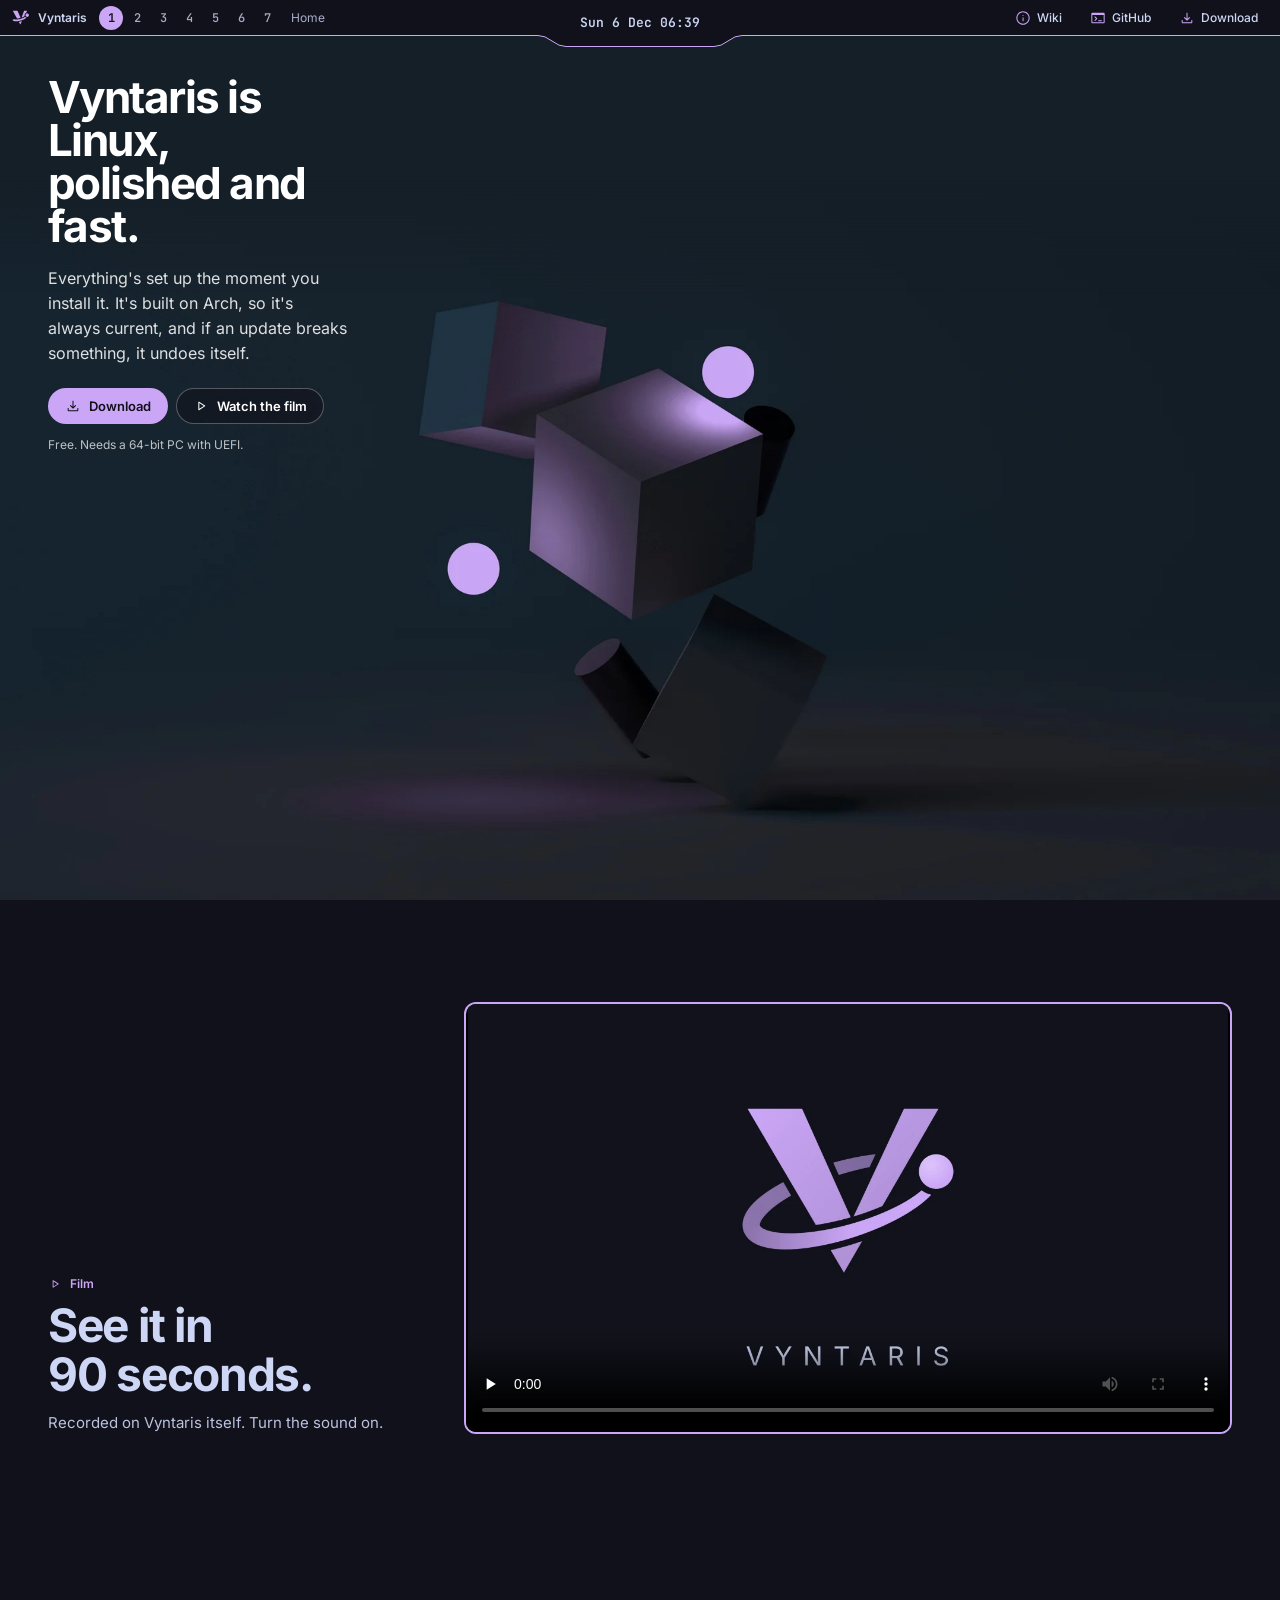
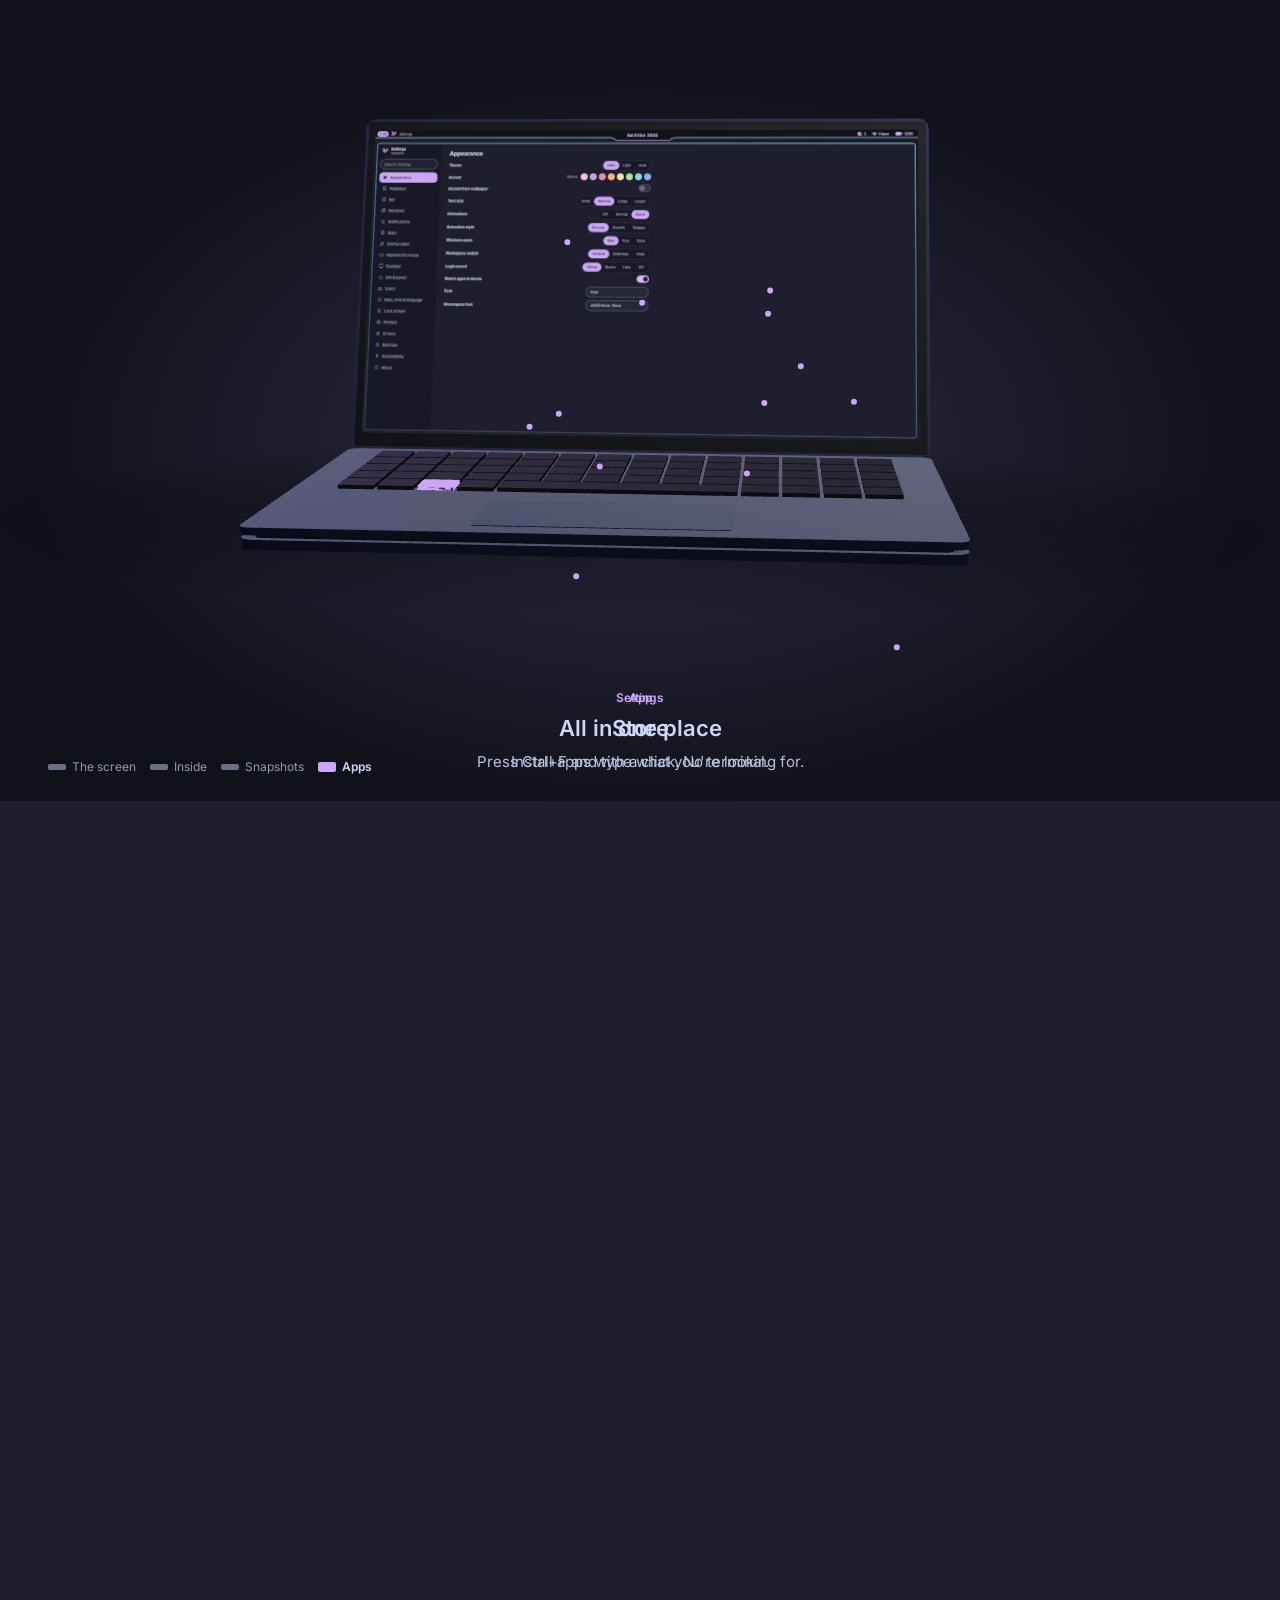
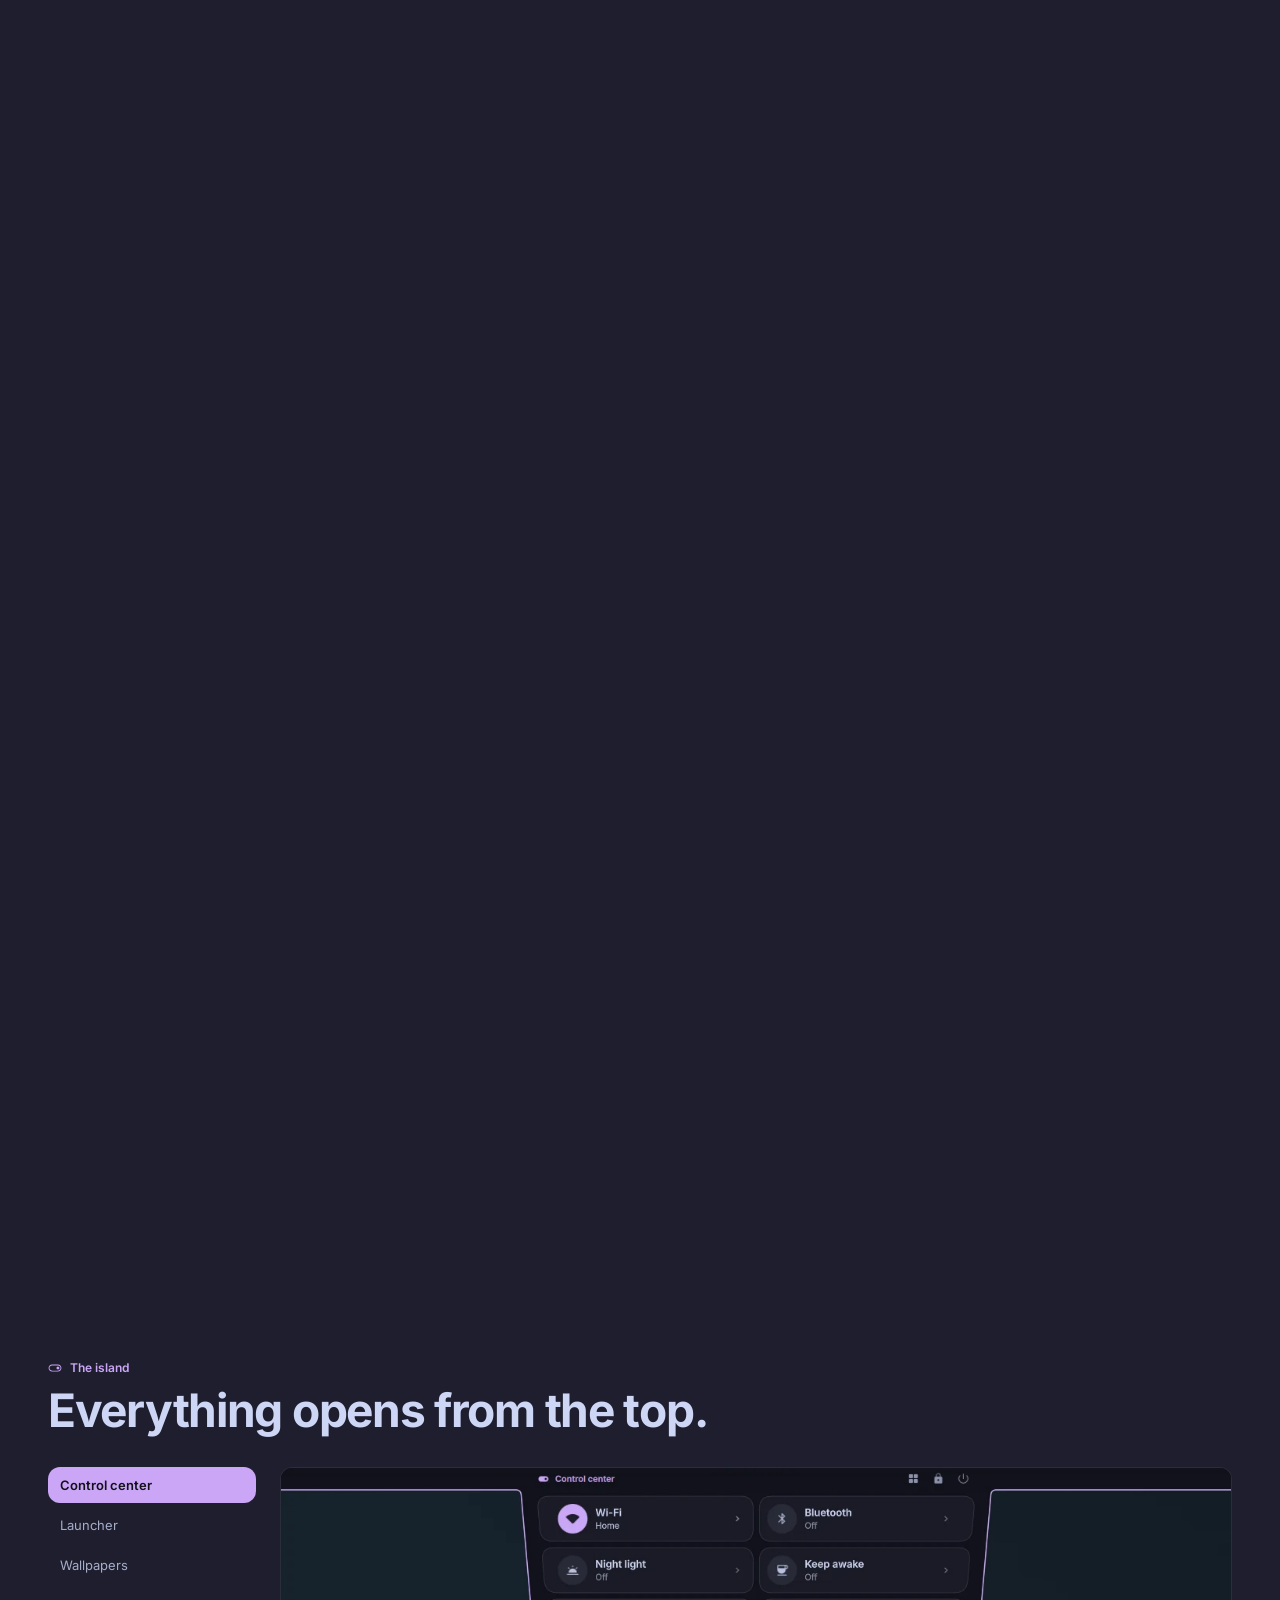
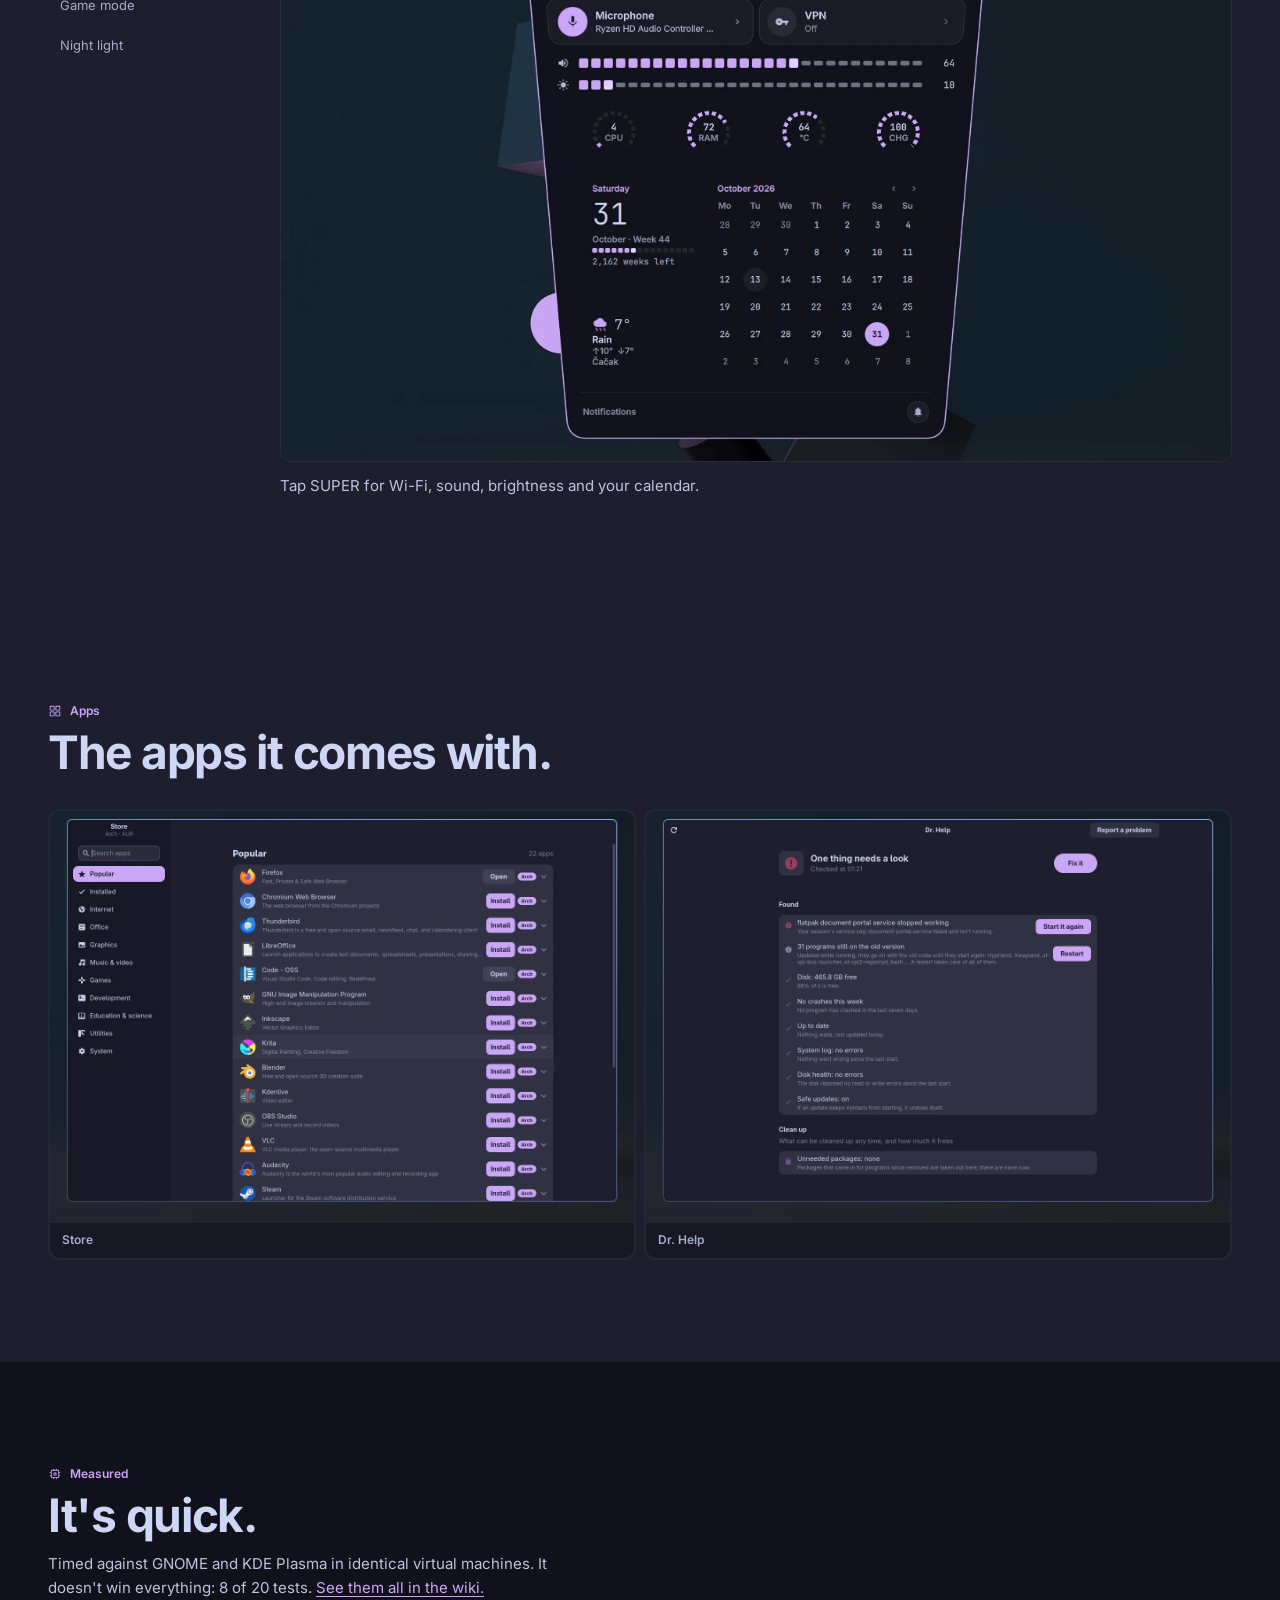
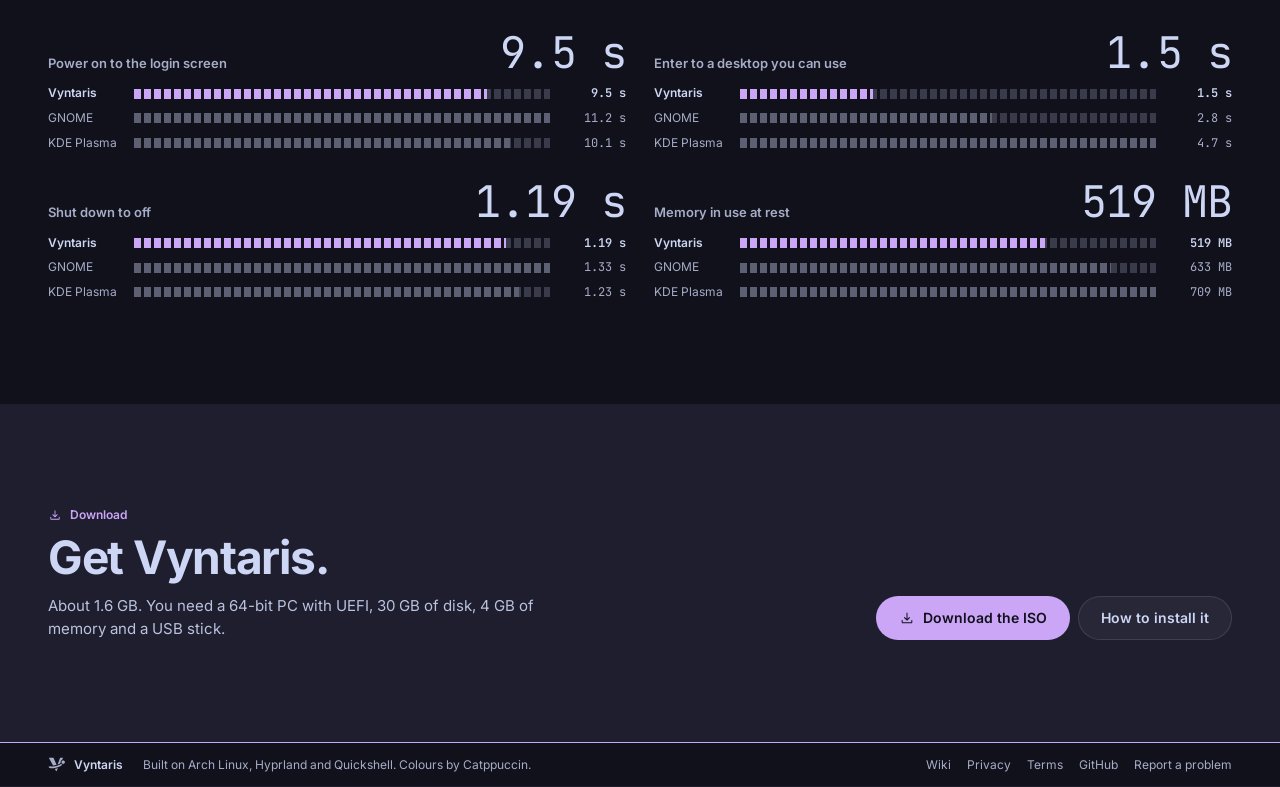
==== commit ad85735f: "Say what Vyntaris is at once, make panels solid, drop the floor, point every label at its part, and " ====
--- a/index.html
+++ b/index.html
@@ -3,10 +3,10 @@
 <head>
 <meta charset="utf-8">
 <meta name="viewport" content="width=device-width, initial-scale=1, viewport-fit=cover">
-<title>Vyntaris: Arch Linux, finished</title>
-<meta name="description" content="A desktop on Arch Linux with all the setup already done. Everything opens from one spot at the top of the screen, and a bad update rolls itself back.">
-<meta property="og:title" content="Vyntaris: Arch Linux, finished">
-<meta property="og:description" content="A desktop on Arch Linux with all the setup already done. Everything opens from one spot at the top of the screen, and a bad update rolls itself back.">
+<title>Vyntaris: Linux, polished and fast</title>
+<meta name="description" content="Vyntaris is a polished, fast Linux desktop. Everything is set up when you install it, and if an update breaks something, it undoes itself.">
+<meta property="og:title" content="Vyntaris: Linux, polished and fast">
+<meta property="og:description" content="Vyntaris is a polished, fast Linux desktop. Everything is set up when you install it, and if an update breaks something, it undoes itself.">
 <meta property="og:image" content="https://vyntarisos.com/shots/gallery-tiling.webp">
 <meta property="og:type" content="website">
 <meta property="og:url" content="https://vyntarisos.com/">
@@ -38,8 +38,8 @@
   <div class="desk" id="desk">
     <img class="wall" src="/shots/xp-wall.webp" alt="" width="1920" height="1080" fetchpriority="high" decoding="async">
     <div class="pitch">
-      <h1>Arch Linux, finished.</h1>
-      <p>All the setup is already done. Everything opens from one spot at the top of the screen, and if an update goes wrong, the system rolls itself back.</p>
+      <h1>Vyntaris is Linux, polished and fast.</h1>
+      <p>Everything's set up the moment you install it. It's built on Arch, so it's always current, and if an update breaks something, it undoes itself.</p>
       <div class="do">
         <a class="btn primary" href="#download"><svg class="ic" viewBox="0 -960 960 960" aria-hidden="true"><path d="M479.87-325q-5.87 0-10.87-2-5-2-10-7L308-485q-9-9.27-8.5-21.64.5-12.36 9.11-21.36 9.39-9 21.89-9t21.5 9l98 99v-341q0-12.75 8.68-21.38 8.67-8.62 21.5-8.62 12.82 0 21.32 8.62 8.5 8.63 8.5 21.38v341l99-99q8.8-9 20.9-8.5 12.1.5 21.49 9.5 8.61 9 8.61 21.5t-9 21.5L501-334q-5 5-10.13 7-5.14 2-11 2ZM220-160q-24 0-42-18t-18-42v-113q0-12.75 8.68-21.38 8.67-8.62 21.5-8.62 12.82 0 21.32 8.62 8.5 8.63 8.5 21.38v113h520v-113q0-12.75 8.68-21.38 8.67-8.62 21.5-8.62 12.82 0 21.32 8.62 8.5 8.63 8.5 21.38v113q0 24-18 42t-42 18H220Z"/></svg>Download</a>
         <a class="btn" href="#film"><svg class="ic" viewBox="0 -960 960 960" aria-hidden="true"><path d="M320-258v-450q0-14 9.07-22 9.06-8 21.15-8 3.78 0 7.91 1 4.12 1 7.87 3l354 226q7 5 10.5 11t3.5 14q0 8-3.5 14T720-458L366-232q-3.78 2-7.95 3-4.16 1-7.94 1-12.11 0-21.11-8t-9-22Zm60-225Zm0 171 269-171-269-171v342Z"/></svg>Watch the film</a>
@@ -115,8 +115,8 @@
       <p class="label"><svg class="ic" viewBox="0 -960 960 960" aria-hidden="true"><path d="M180-510q-24.75 0-42.37-17.63Q120-545.25 120-570v-210q0-24.75 17.63-42.38Q155.25-840 180-840h210q24.75 0 42.38 17.62Q450-804.75 450-780v210q0 24.75-17.62 42.37Q414.75-510 390-510H180Zm0 390q-24.75 0-42.37-17.63Q120-155.25 120-180v-210q0-24.75 17.63-42.38Q155.25-450 180-450h210q24.75 0 42.38 17.62Q450-414.75 450-390v210q0 24.75-17.62 42.37Q414.75-120 390-120H180Zm390-390q-24.75 0-42.37-17.63Q510-545.25 510-570v-210q0-24.75 17.63-42.38Q545.25-840 570-840h210q24.75 0 42.38 17.62Q840-804.75 840-780v210q0 24.75-17.62 42.37Q804.75-510 780-510H570Zm0 390q-24.75 0-42.37-17.63Q510-155.25 510-180v-210q0-24.75 17.63-42.38Q545.25-450 570-450h210q24.75 0 42.38 17.62Q840-414.75 840-390v210q0 24.75-17.62 42.37Q804.75-120 780-120H570ZM180-570h210v-210H180v210Zm390 0h210v-210H570v210Zm0 390h210v-210H570v210Zm-390 0h210v-210H180v210Zm390-390Zm0 180Zm-180 0Zm0-180Z"/></svg>Apps</p>
       <h2 class="say" id="apps-h">The apps it comes with.</h2>
       <div class="tiled">
-        <figure class="win w-half"><img src="/shots/app-store.webp" width="1240" height="1030" loading="lazy" decoding="async" alt="The Store, a list of apps with Install buttons."><figcaption>Store</figcaption></figure>
-        <figure class="win w-half"><img src="/shots/app-doctor.webp" width="1600" height="1000" loading="lazy" decoding="async" alt="Dr. Help, a list of system checks and what each found."><figcaption>Dr. Help</figcaption></figure>
+        <figure class="win w-half"><img src="/shots/app-store.webp" width="1320" height="930" loading="lazy" decoding="async" alt="The Store, a list of apps with Install buttons."><figcaption>Store</figcaption></figure>
+        <figure class="win w-half"><img src="/shots/app-doctor.webp" width="1320" height="930" loading="lazy" decoding="async" alt="Dr. Help, a list of system checks and what each found."><figcaption>Dr. Help</figcaption></figure>
       </div>
     </div>
   </section>
--- a/desk.css
+++ b/desk.css
@@ -64,7 +64,7 @@
 .desk { position: relative; min-height: 100svh; display: grid; grid-template-columns: minmax(0, 1fr); gap: 0 24px; padding: 0 var(--gutter) var(--gutter); overflow: hidden; background: var(--crust); }
 .wall { position: absolute; inset: 0; width: 100%; height: 100%; object-fit: cover; }
 .pitch { position: relative; grid-column: 1; align-self: center; padding-top: var(--bar); color: #fff; width: calc(50vw - .17 * max(100vw, 177.78vh) - var(--gutter) - 16px); }
-.pitch h1 { font-size: clamp(40px, 4.2vw, 84px); line-height: .98; letter-spacing: -.035em; font-weight: 700; color: #fff; }
+.pitch h1 { font-size: clamp(40px, 3.6vw, 72px); line-height: .98; letter-spacing: -.035em; font-weight: 700; color: #fff; }
 .pitch p { margin-top: 18px; max-width: 34ch; font-size: 16px; color: rgba(255, 255, 255, .86); }
 .pitch .do { display: flex; flex-wrap: wrap; gap: 8px; margin-top: 22px; text-shadow: none; }
 .pitch small { display: block; margin-top: 12px; font-size: 12px; color: rgba(255, 255, 255, .72); }
@@ -173,7 +173,7 @@
 .tiled { display: grid; grid-template-columns: repeat(12, minmax(0, 1fr)); gap: var(--gap); margin-top: 32px; }
 .win { display: flex; flex-direction: column; border-radius: var(--r-window); border: 2px solid var(--line); background: var(--mantle); overflow: hidden; transition: border-color .14s; min-width: 0; }
 .win:hover, .win:focus-within { border-color: var(--accent); }
-.win img { width: 100%; aspect-ratio: 16 / 10; object-fit: cover; object-position: top left; }
+.win img { width: 100%; aspect-ratio: 1320 / 930; object-fit: cover; }
 .win figcaption { padding: 8px 12px 9px; font-size: 12px; font-weight: 600; color: var(--muted); }
 .win figcaption b { display: block; color: var(--text); font-size: 15px; font-weight: 600; }
 .w-half { grid-column: span 6; }
@@ -300,6 +300,8 @@
 .stage:not([hidden]), .pages > :not([hidden]) { animation: pane .32s cubic-bezier(.2, 0, 0, 1); }
 .screen { position: relative; aspect-ratio: 1216 / 760; overflow: hidden; border-radius: var(--r-window); border: 1px solid var(--rim); background: var(--crust); }
 .screen img { position: absolute; inset: 0; width: 100%; height: 100%; border: 0; border-radius: 0; }
+.screen > img:first-child { transition: opacity .4s cubic-bezier(.2, 0, 0, 1); }
+.screen.waiting > img:first-child { opacity: 0; }
 /* a panel goes back up into the island, and the next comes down out of it with the shell's own spring */
 .screen .shot { opacity: 0; transform-origin: 50% 0; transform: translateY(-5%) scale(.42, .08); transition: transform .24s cubic-bezier(.4, 0, 1, 1), opacity .12s linear .12s; }
 .screen .shot.on { z-index: 1; opacity: 1; transform: none; transition: transform .68s linear(0, .143, .425, .679, .866, .97, 1.012, 1.029, 1.027, 1.019, 1.011, 1.005, 1) .2s, opacity .1s linear .2s; }
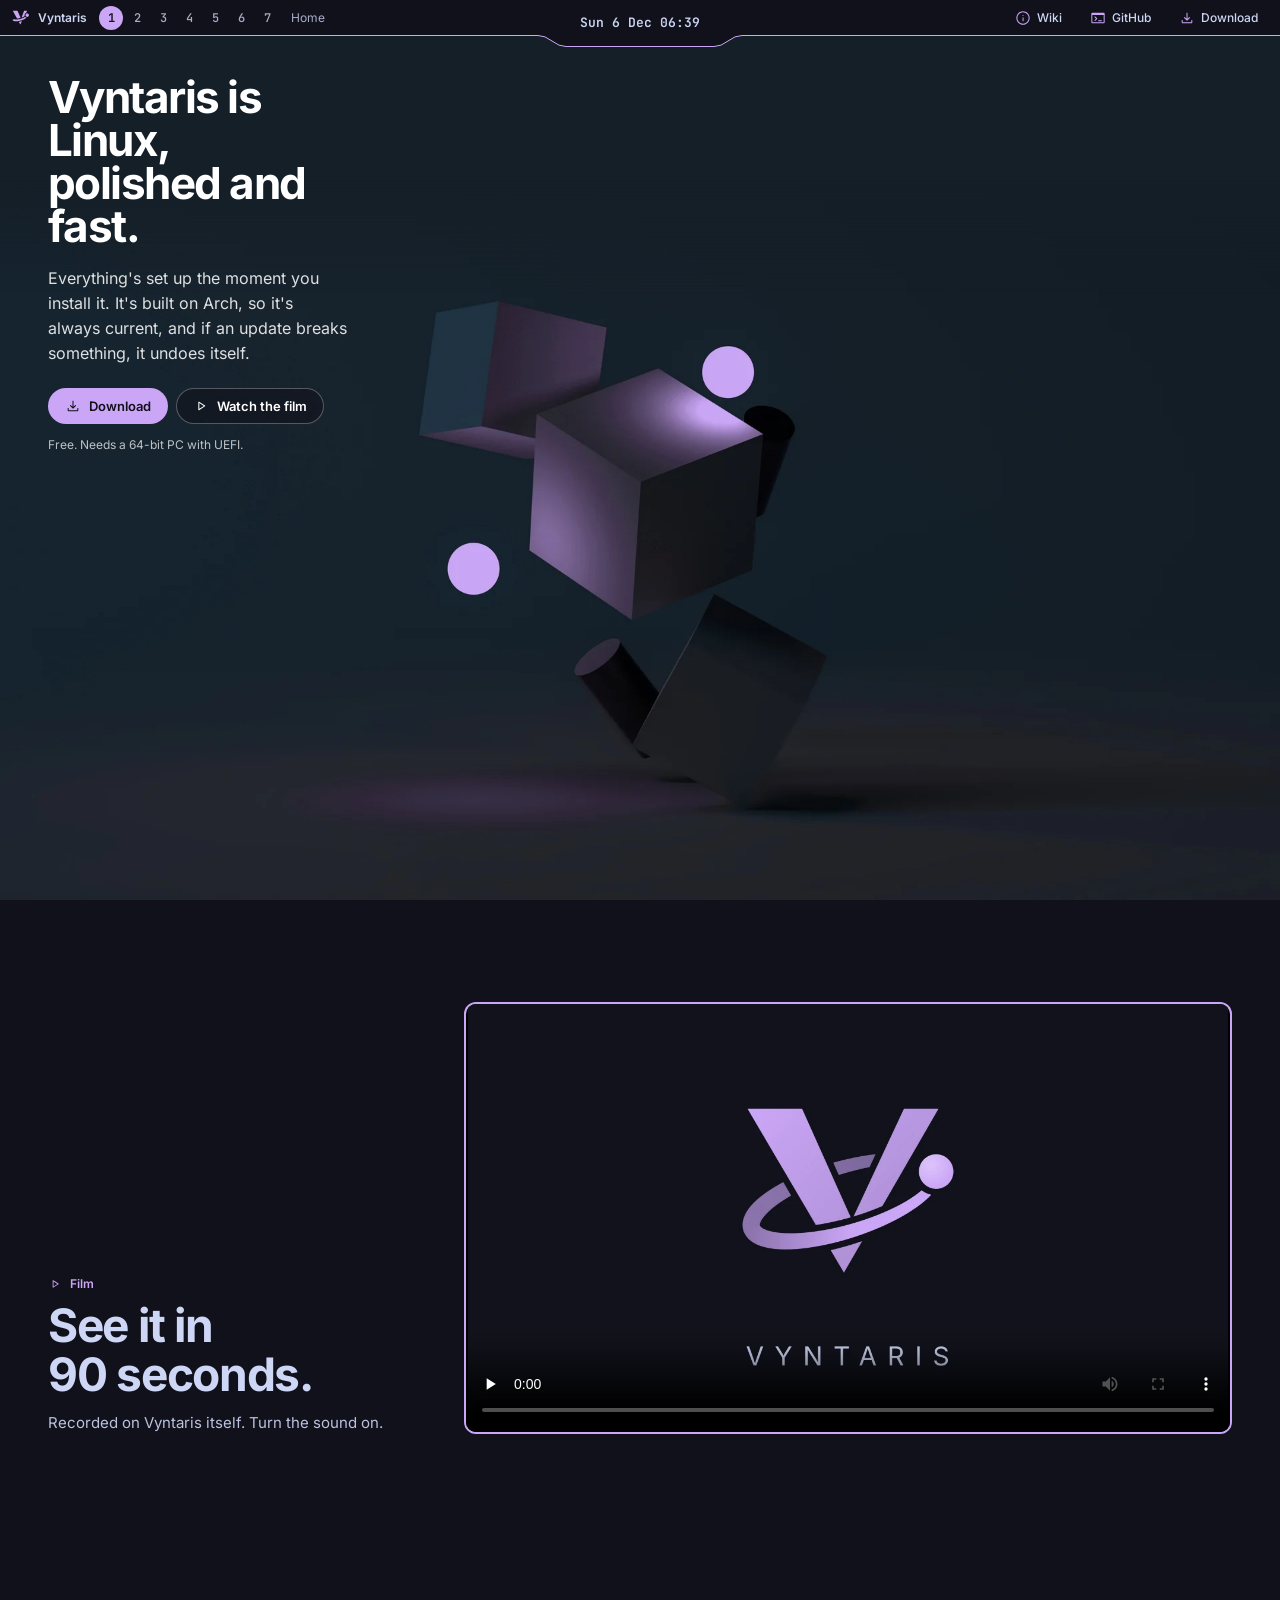
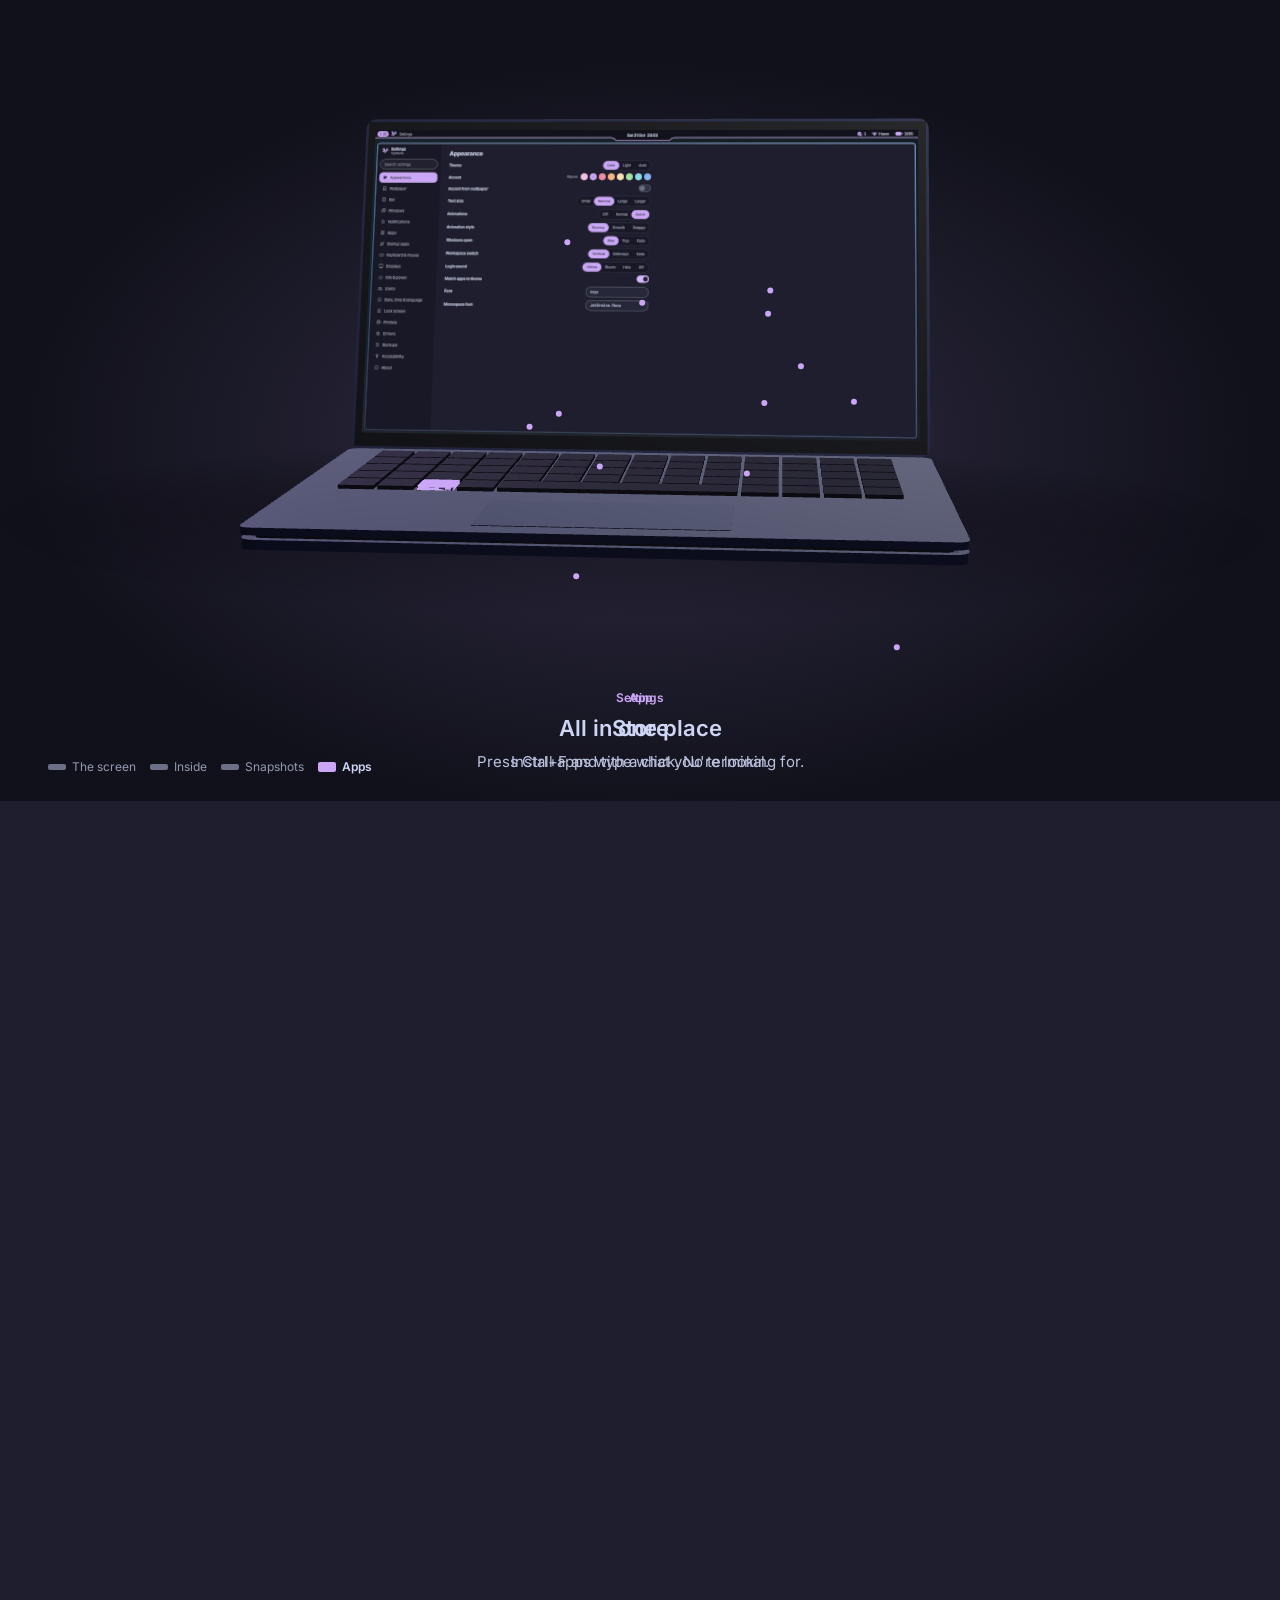
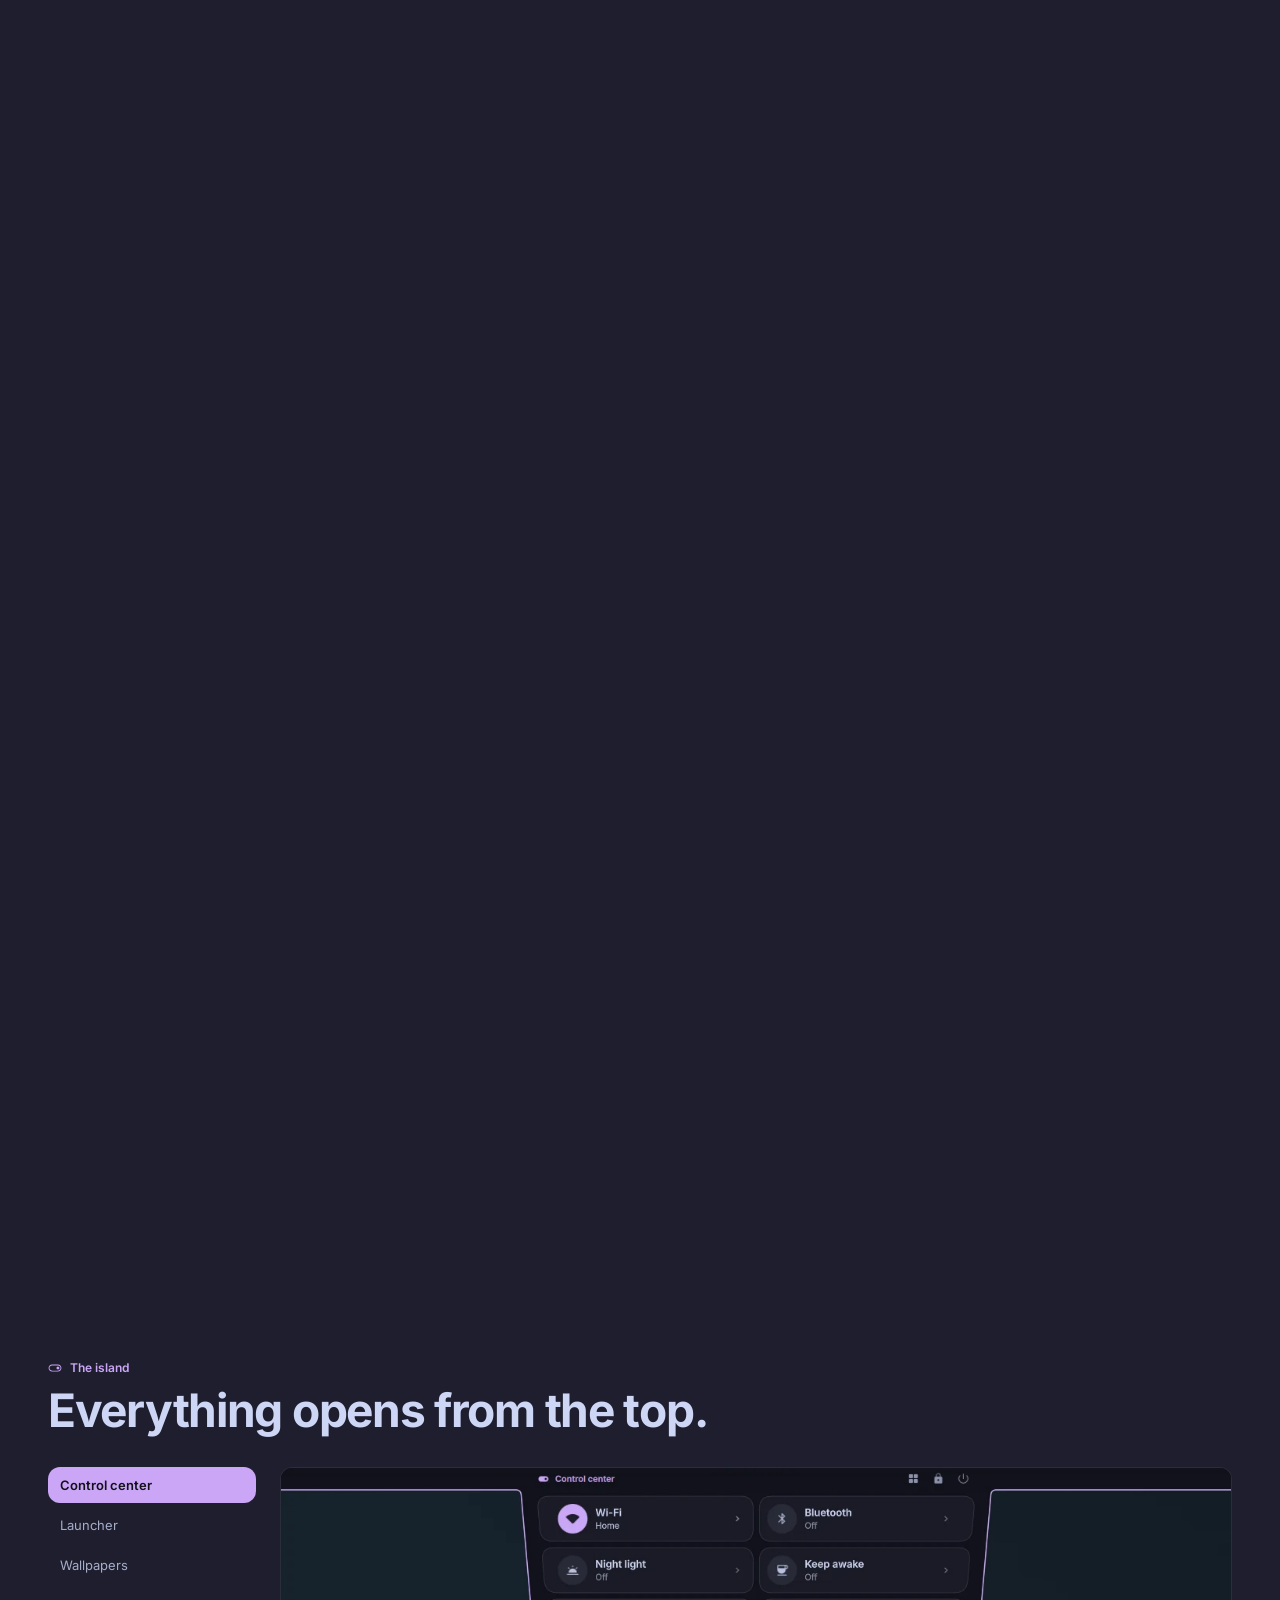
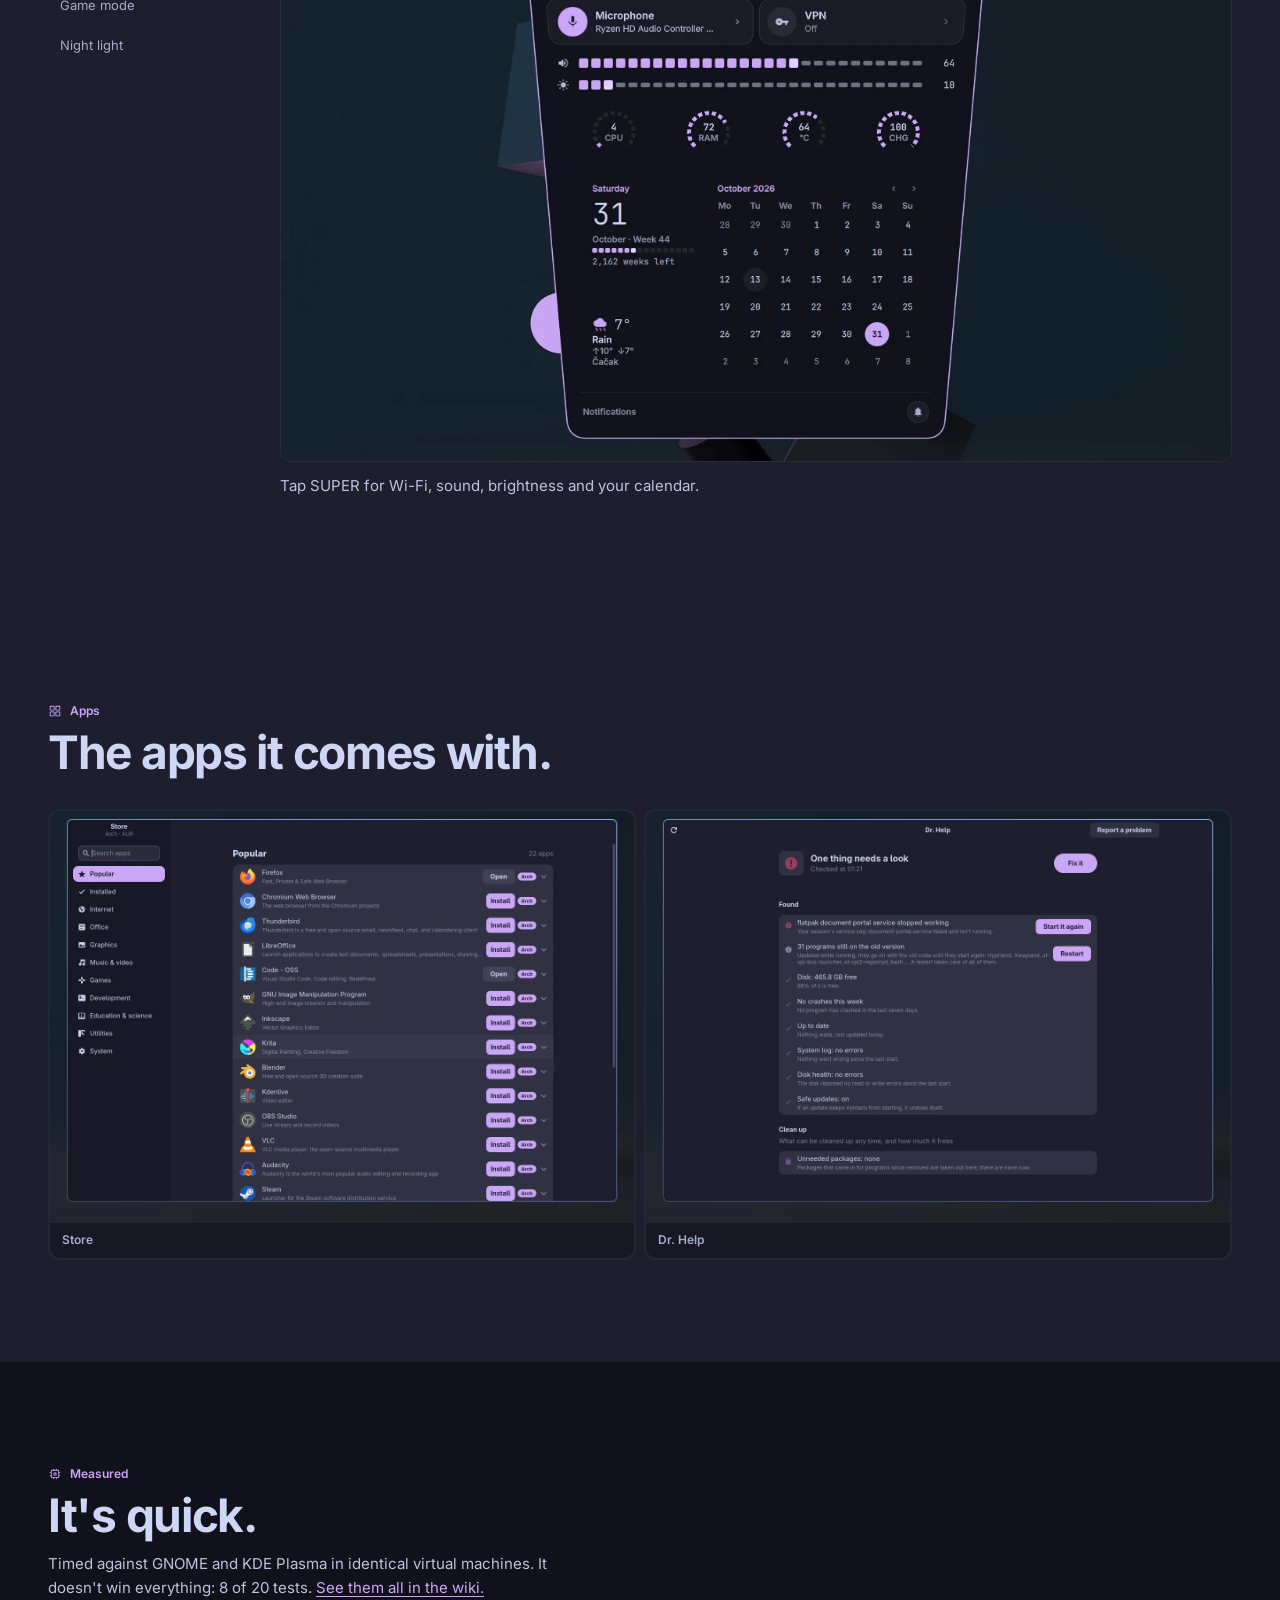
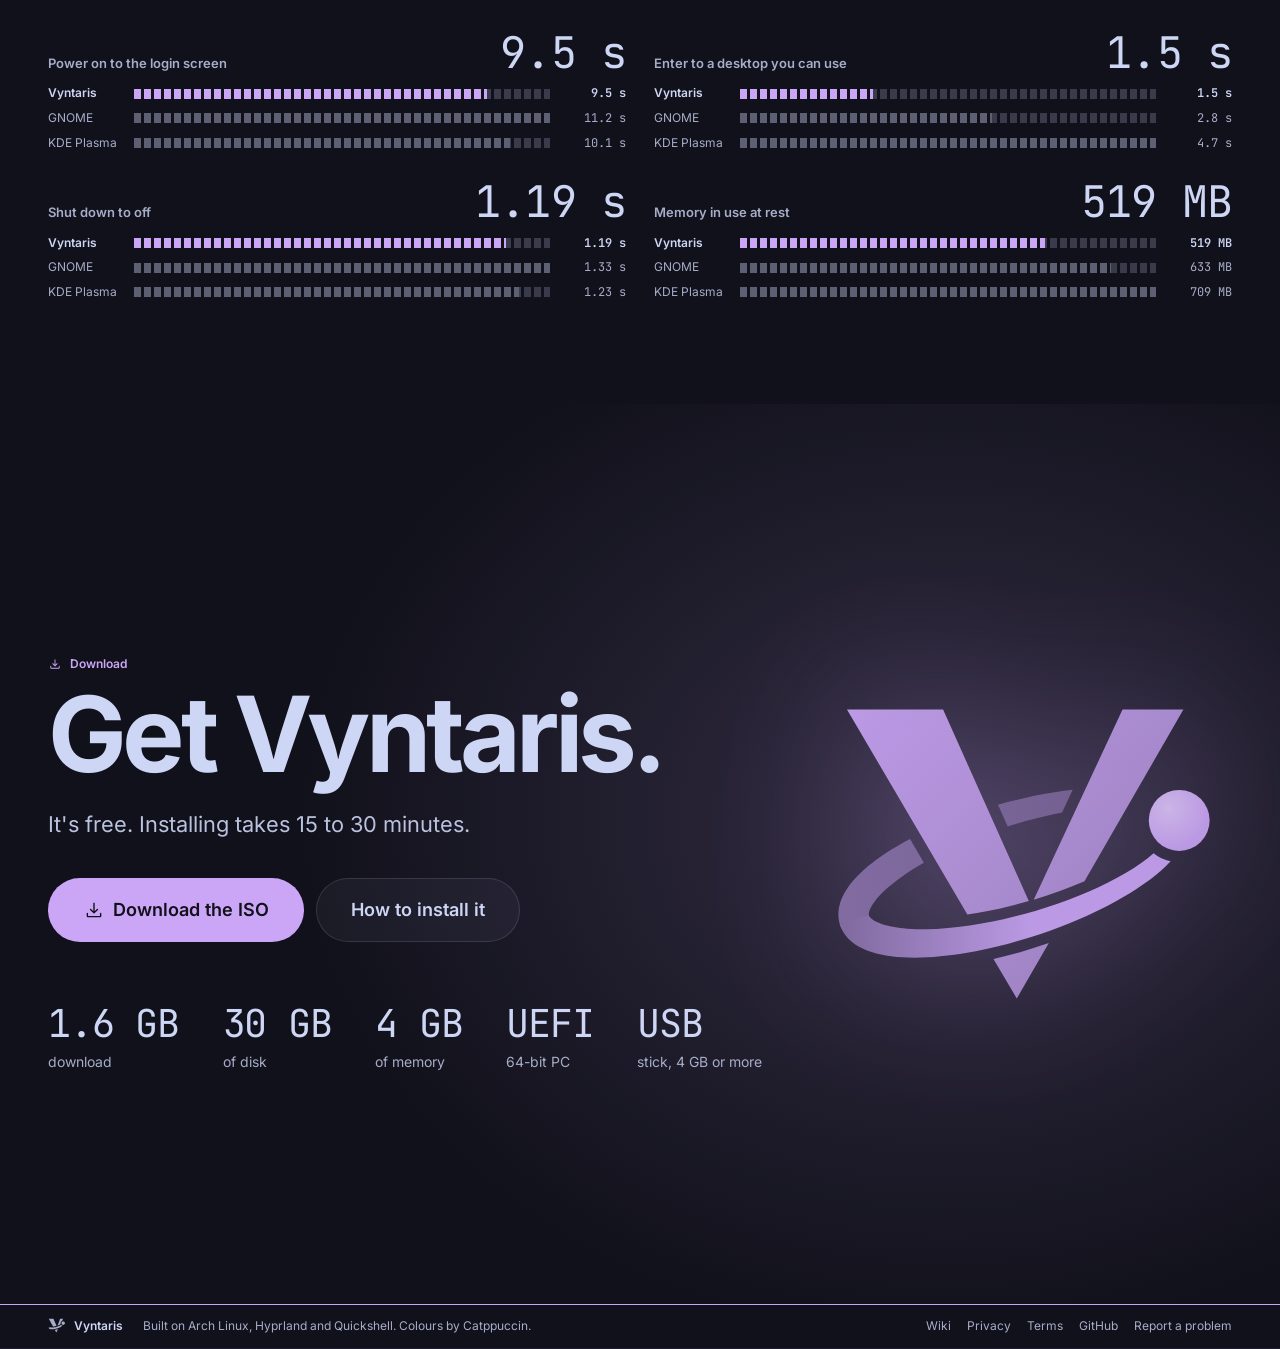
==== commit 8d8c66b2: "Give the film its story and motion back, in the system colour, and make the download section the pag" ====
--- a/index.html
+++ b/index.html
@@ -131,16 +131,22 @@
   </section>
 
   <section id="download" aria-labelledby="download-h">
-    <div class="inner get-short">
-      <div>
-        <p class="label"><svg class="ic" viewBox="0 -960 960 960" aria-hidden="true"><path d="M479.87-325q-5.87 0-10.87-2-5-2-10-7L308-485q-9-9.27-8.5-21.64.5-12.36 9.11-21.36 9.39-9 21.89-9t21.5 9l98 99v-341q0-12.75 8.68-21.38 8.67-8.62 21.5-8.62 12.82 0 21.32 8.62 8.5 8.63 8.5 21.38v341l99-99q8.8-9 20.9-8.5 12.1.5 21.49 9.5 8.61 9 8.61 21.5t-9 21.5L501-334q-5 5-10.13 7-5.14 2-11 2ZM220-160q-24 0-42-18t-18-42v-113q0-12.75 8.68-21.38 8.67-8.62 21.5-8.62 12.82 0 21.32 8.62 8.5 8.63 8.5 21.38v113h520v-113q0-12.75 8.68-21.38 8.67-8.62 21.5-8.62 12.82 0 21.32 8.62 8.5 8.63 8.5 21.38v113q0 24-18 42t-42 18H220Z"/></svg>Download</p>
-        <h2 class="say" id="download-h">Get Vyntaris.</h2>
-        <p class="note">About 1.6 GB. You need a 64-bit PC with UEFI, 30 GB of disk, 4 GB of memory and a USB stick.</p>
+    <img class="get-logo" src="/shots/logo.svg" alt="" width="900" height="900" loading="lazy">
+    <div class="inner get-big">
+      <p class="label"><svg class="ic" viewBox="0 -960 960 960" aria-hidden="true"><path d="M479.87-325q-5.87 0-10.87-2-5-2-10-7L308-485q-9-9.27-8.5-21.64.5-12.36 9.11-21.36 9.39-9 21.89-9t21.5 9l98 99v-341q0-12.75 8.68-21.38 8.67-8.62 21.5-8.62 12.82 0 21.32 8.62 8.5 8.63 8.5 21.38v341l99-99q8.8-9 20.9-8.5 12.1.5 21.49 9.5 8.61 9 8.61 21.5t-9 21.5L501-334q-5 5-10.13 7-5.14 2-11 2ZM220-160q-24 0-42-18t-18-42v-113q0-12.75 8.68-21.38 8.67-8.62 21.5-8.62 12.82 0 21.32 8.62 8.5 8.63 8.5 21.38v113h520v-113q0-12.75 8.68-21.38 8.67-8.62 21.5-8.62 12.82 0 21.32 8.62 8.5 8.63 8.5 21.38v113q0 24-18 42t-42 18H220Z"/></svg>Download</p>
+      <h2 id="download-h">Get Vyntaris.</h2>
+      <p class="get-note">It's free. Installing takes 15 to 30 minutes.</p>
+      <div class="do">
+        <a class="btn primary huge" href="https://dl.vyntarisos.com/vyntaris-x86_64.iso" download><svg class="ic" viewBox="0 -960 960 960" aria-hidden="true"><path d="M479.87-325q-5.87 0-10.87-2-5-2-10-7L308-485q-9-9.27-8.5-21.64.5-12.36 9.11-21.36 9.39-9 21.89-9t21.5 9l98 99v-341q0-12.75 8.68-21.38 8.67-8.62 21.5-8.62 12.82 0 21.32 8.62 8.5 8.63 8.5 21.38v341l99-99q8.8-9 20.9-8.5 12.1.5 21.49 9.5 8.61 9 8.61 21.5t-9 21.5L501-334q-5 5-10.13 7-5.14 2-11 2ZM220-160q-24 0-42-18t-18-42v-113q0-12.75 8.68-21.38 8.67-8.62 21.5-8.62 12.82 0 21.32 8.62 8.5 8.63 8.5 21.38v113h520v-113q0-12.75 8.68-21.38 8.67-8.62 21.5-8.62 12.82 0 21.32 8.62 8.5 8.63 8.5 21.38v113q0 24-18 42t-42 18H220Z"/></svg>Download the ISO</a>
+        <a class="btn huge" href="/wiki/#install">How to install it</a>
       </div>
-      <div class="do">
-        <a class="btn primary big" href="https://dl.vyntarisos.com/vyntaris-x86_64.iso" download><svg class="ic" viewBox="0 -960 960 960" aria-hidden="true"><path d="M479.87-325q-5.87 0-10.87-2-5-2-10-7L308-485q-9-9.27-8.5-21.64.5-12.36 9.11-21.36 9.39-9 21.89-9t21.5 9l98 99v-341q0-12.75 8.68-21.38 8.67-8.62 21.5-8.62 12.82 0 21.32 8.62 8.5 8.63 8.5 21.38v341l99-99q8.8-9 20.9-8.5 12.1.5 21.49 9.5 8.61 9 8.61 21.5t-9 21.5L501-334q-5 5-10.13 7-5.14 2-11 2ZM220-160q-24 0-42-18t-18-42v-113q0-12.75 8.68-21.38 8.67-8.62 21.5-8.62 12.82 0 21.32 8.62 8.5 8.63 8.5 21.38v113h520v-113q0-12.75 8.68-21.38 8.67-8.62 21.5-8.62 12.82 0 21.32 8.62 8.5 8.63 8.5 21.38v113q0 24-18 42t-42 18H220Z"/></svg>Download the ISO</a>
-        <a class="btn big" href="/wiki/#install">How to install it</a>
-      </div>
+      <dl class="needs">
+        <div><dd>1.6 GB</dd><dt>download</dt></div>
+        <div><dd>30 GB</dd><dt>of disk</dt></div>
+        <div><dd>4 GB</dd><dt>of memory</dt></div>
+        <div><dd>UEFI</dd><dt>64-bit PC</dt></div>
+        <div><dd>USB</dd><dt>stick, 4 GB or more</dt></div>
+      </dl>
     </div>
   </section>
 </main>
--- a/desk.css
+++ b/desk.css
@@ -316,6 +316,18 @@
 .xp-steps li[data-on] { color: var(--text); font-weight: 600; }
 .xp-steps li[data-on]::before { background: var(--accent); height: 10px; }
 .xp.narrow .xp-steps, .xp.still .xp-steps, .xp.nogl .xp-steps { display: none; }
+#download { position: relative; overflow: hidden; display: grid; align-items: center; min-height: 100svh; padding-block: calc(var(--bar) + 48px) 64px; background: radial-gradient(ellipse 70% 80% at 74% 46%, color-mix(in oklab, var(--accent) 22%, var(--crust)), var(--crust) 72%); }
+.get-big { position: relative; width: 100%; max-width: none; margin: 0; }
+.get-big h2 { margin-top: 12px; font-size: clamp(64px, 8.2vw, 170px); line-height: .94; letter-spacing: -.045em; font-weight: 800; }
+.get-note { margin-top: 24px; font-size: clamp(19px, 1.7vw, 28px); color: var(--subtext); }
+.get-big .do { display: flex; flex-wrap: wrap; gap: 12px; margin-top: 36px; }
+.btn.huge { height: 64px; padding-inline: 34px; border-radius: 32px; font-size: 18px; }
+.btn.huge .ic { width: 22px; height: 22px; }
+.needs { display: flex; flex-wrap: wrap; max-width: 58vw; gap: 24px clamp(28px, 3.4vw, 64px); margin-top: clamp(48px, 7vh, 88px); }
+.needs dd { font: 300 clamp(30px, 3vw, 52px)/1 var(--mono); letter-spacing: -.03em; color: var(--text); }
+.needs dt { margin-top: 8px; font-size: 14px; color: var(--muted); }
+.get-logo { position: absolute; right: 2vw; top: 50%; width: 36vw; height: auto; transform: translateY(-50%); opacity: .9; filter: drop-shadow(0 0 80px color-mix(in oklab, var(--accent) 40%, transparent)); pointer-events: none; }
+@media (max-width: 1100px) { .needs { max-width: none; } .get-logo { top: auto; bottom: -8vw; right: -18vw; transform: none; width: 90vw; opacity: .16; } }
 .foot { display: flex; flex-wrap: wrap; gap: 8px 20px; align-items: center; min-height: 44px; padding: 10px var(--gutter); background: var(--glass); border-top: 1px solid var(--accent); font-size: 12px; color: var(--muted); }
 .foot nav { display: flex; flex-wrap: wrap; gap: 4px 16px; margin-left: auto; }
 .foot a { color: var(--muted); text-decoration: none; }
@@ -326,7 +338,9 @@
 }
 @media (max-width: 860px) {
   .ws, .title, .brand span { display: none; }
-  .wiki { flex-direction: column; gap: 24px; padding-top: calc(var(--bar) + 24px); }
+  .wiki { flex-direction: column; align-items: stretch; gap: 24px; padding-top: calc(var(--bar) + 24px); }
+  .doc { flex: none; width: 100%; max-width: 100%; }
+  .doc .fetch-body { overflow-x: auto; }
   .side { position: static; width: 100%; grid-template-columns: repeat(auto-fit, minmax(150px, 1fr)); }
   .bar { grid-template-columns: auto 1fr auto; }
   .island { justify-self: center; padding-inline: 18px; font-size: 12px; }
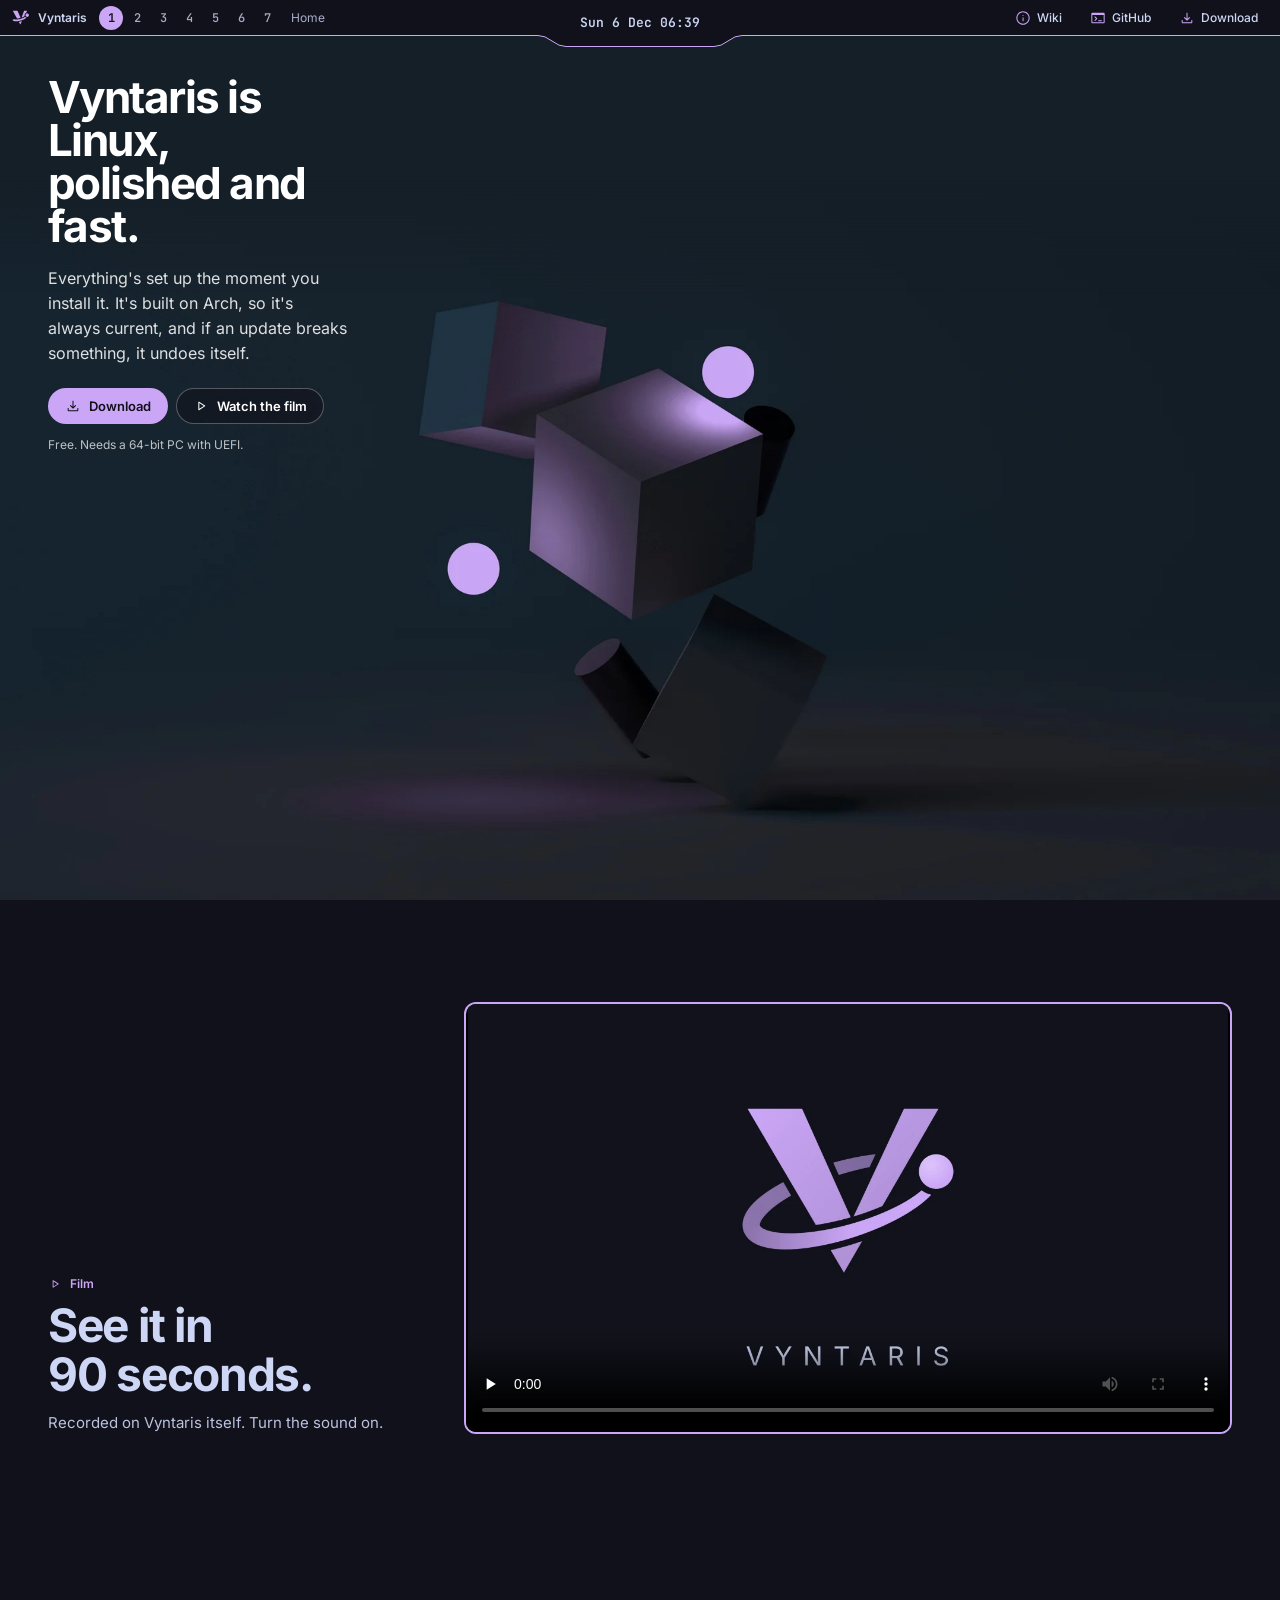
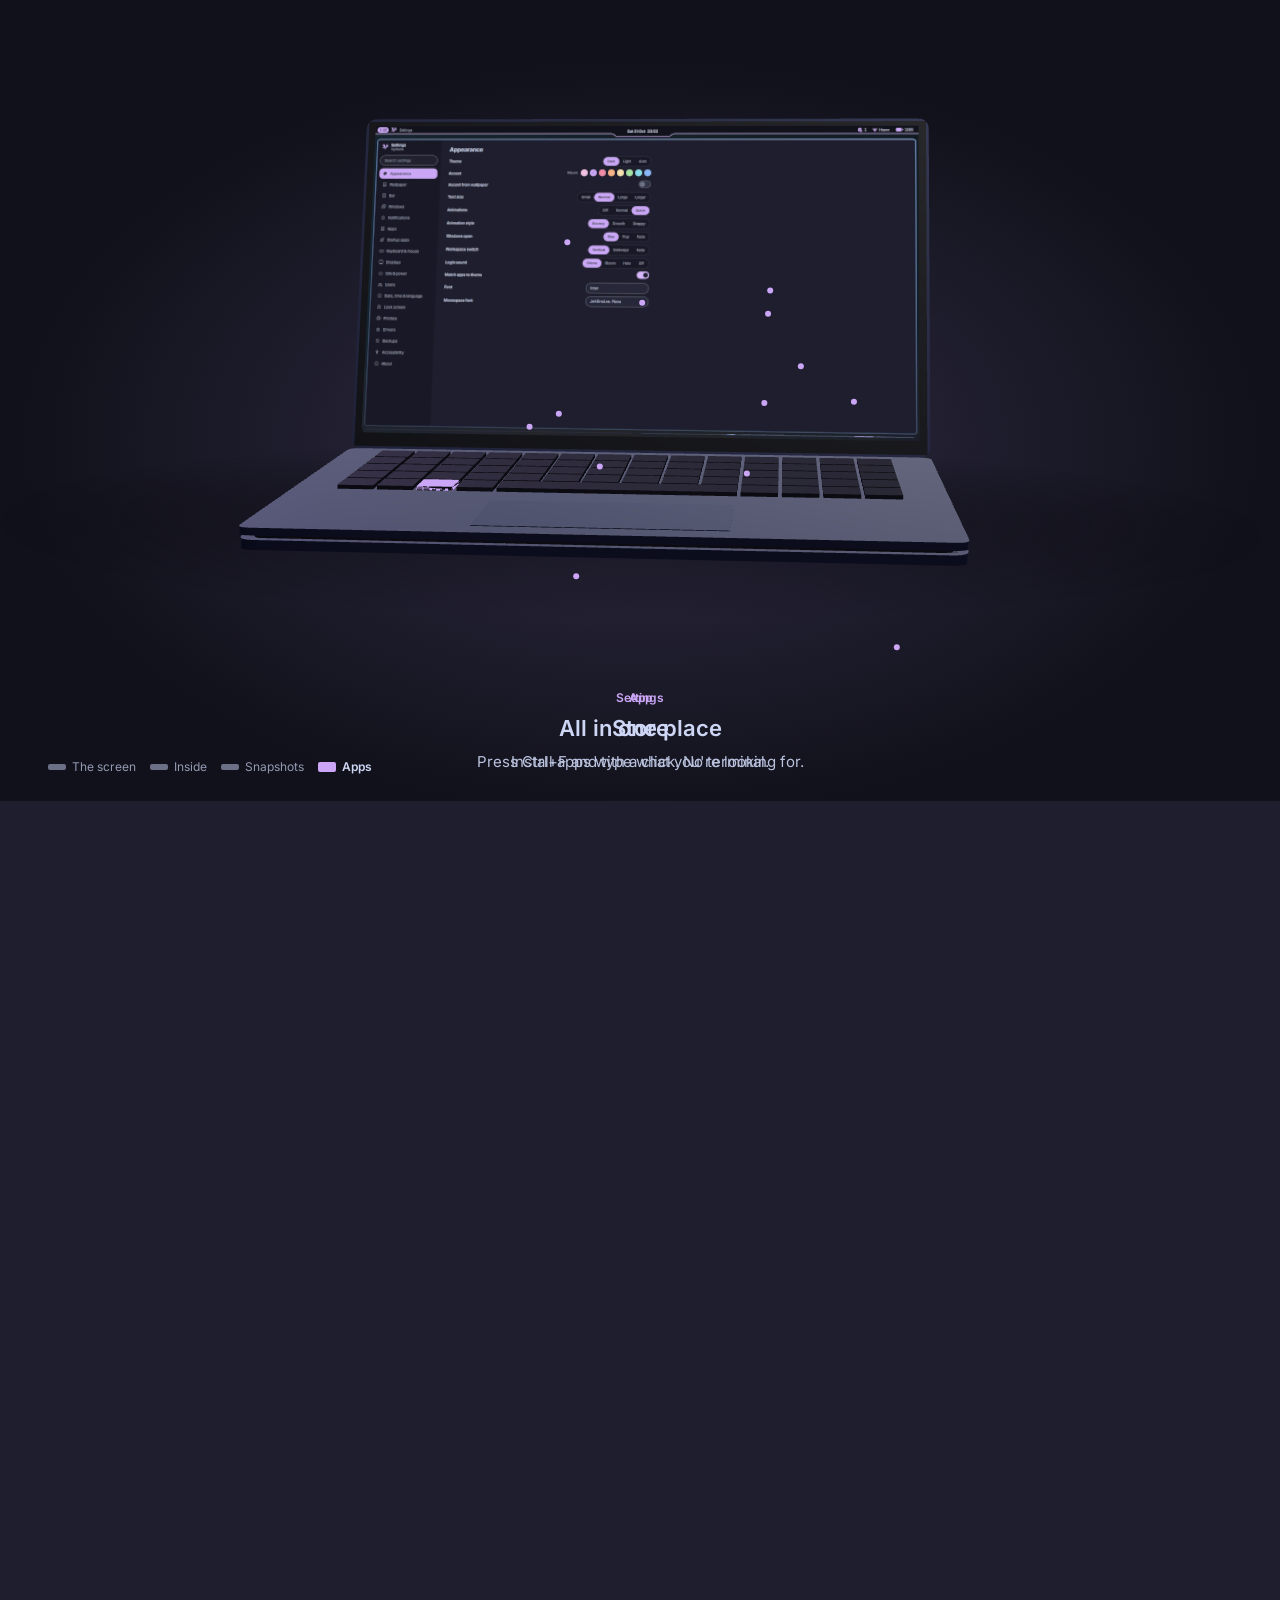
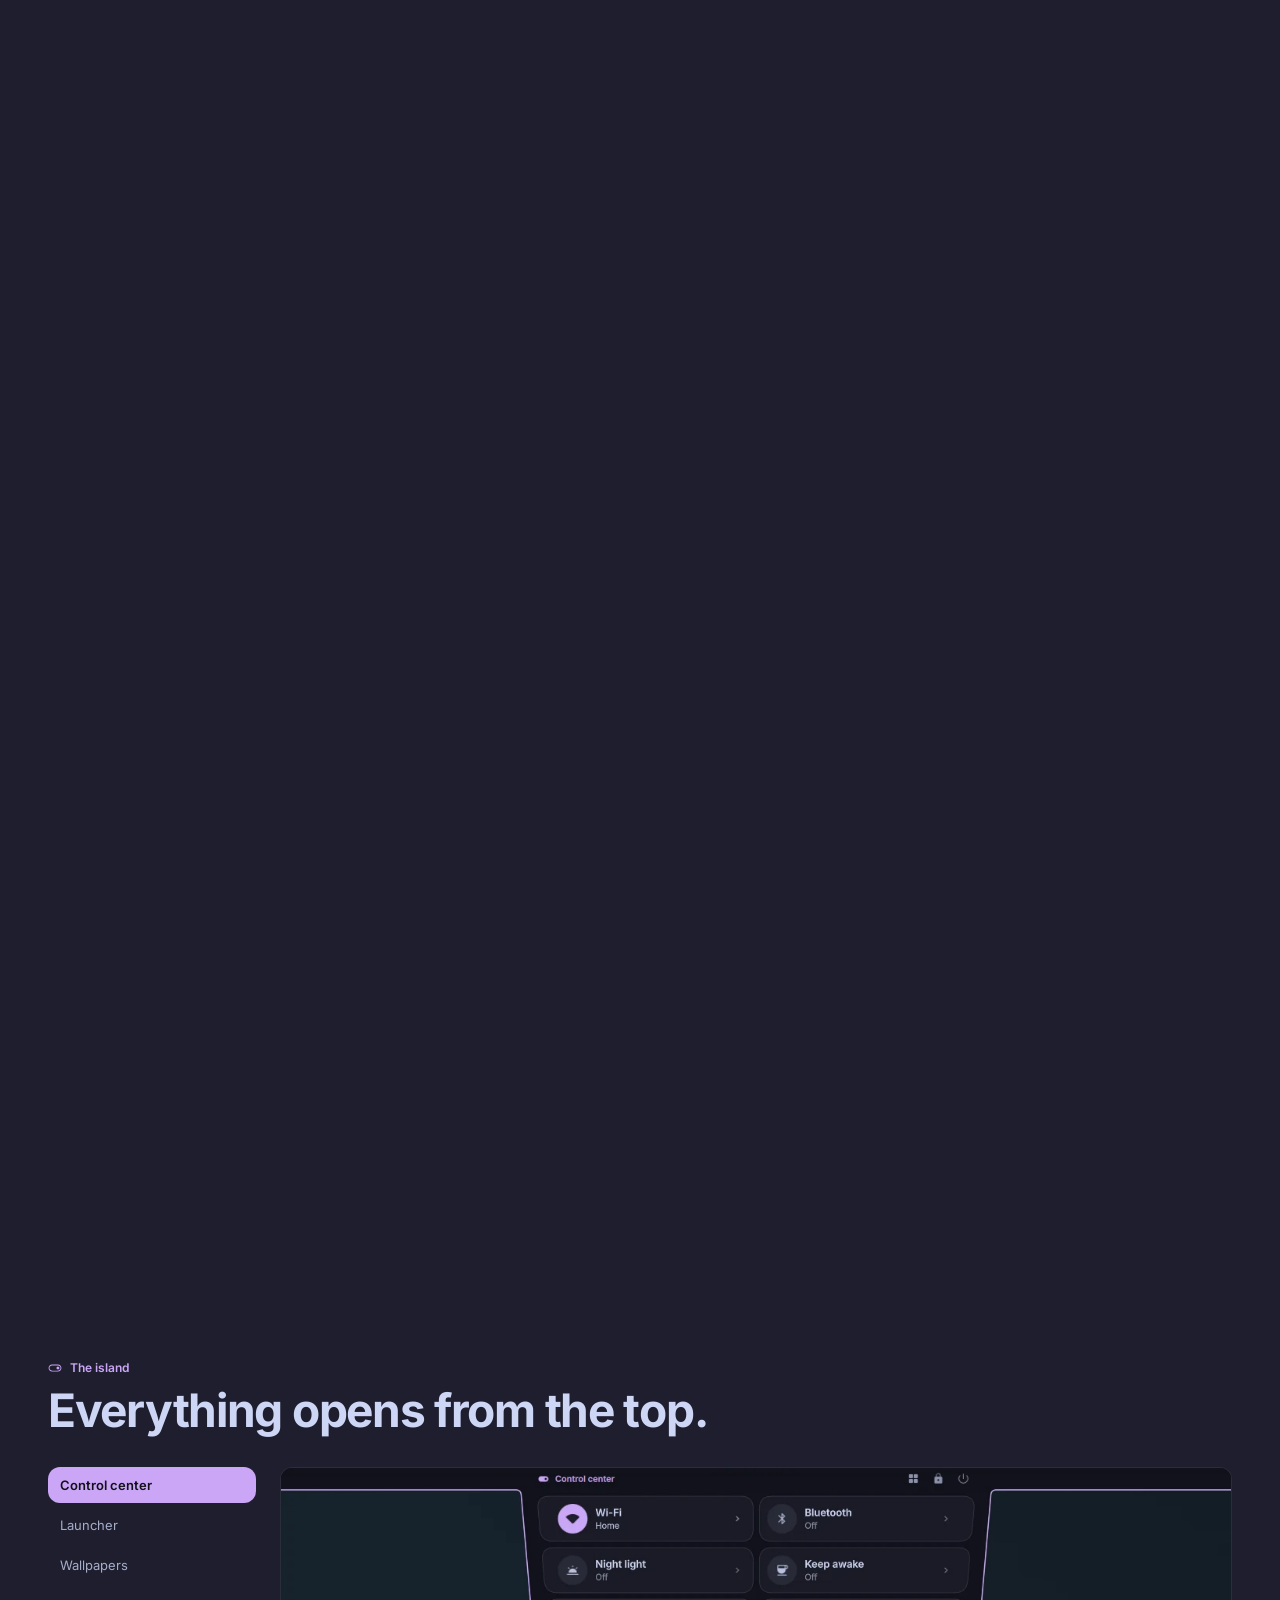
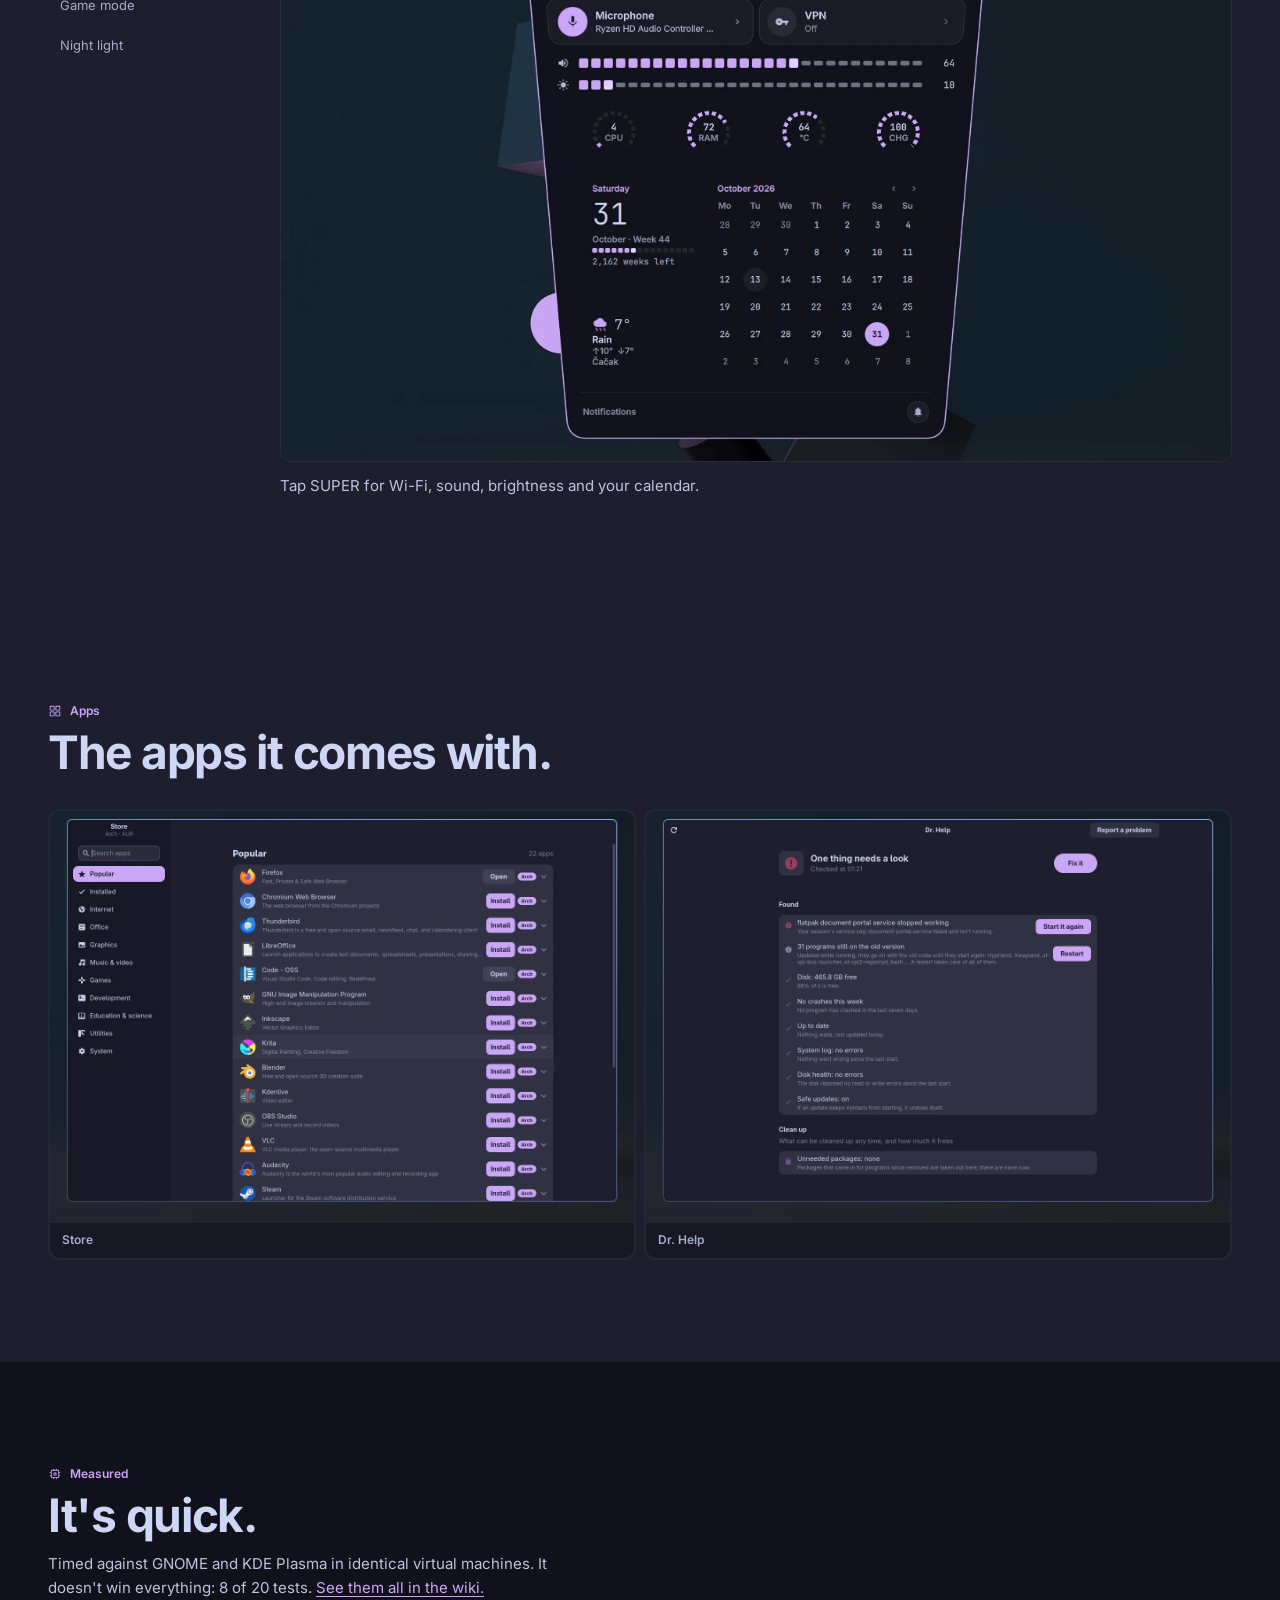
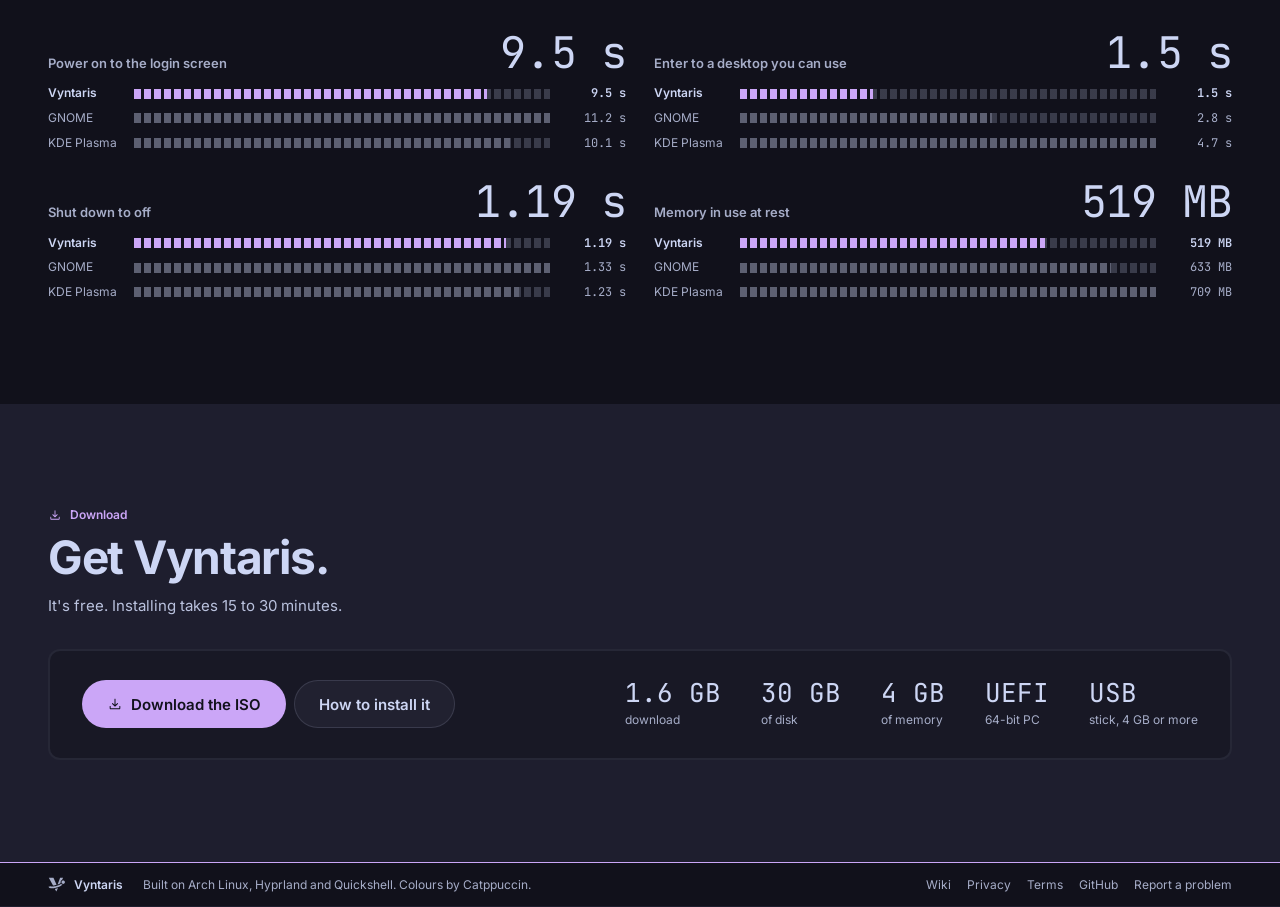
==== commit f9517a40: "Bring the download section back in line with the rest of the page" ====
--- a/index.html
+++ b/index.html
@@ -131,22 +131,23 @@
   </section>
 
   <section id="download" aria-labelledby="download-h">
-    <img class="get-logo" src="/shots/logo.svg" alt="" width="900" height="900" loading="lazy">
-    <div class="inner get-big">
+    <div class="inner">
       <p class="label"><svg class="ic" viewBox="0 -960 960 960" aria-hidden="true"><path d="M479.87-325q-5.87 0-10.87-2-5-2-10-7L308-485q-9-9.27-8.5-21.64.5-12.36 9.11-21.36 9.39-9 21.89-9t21.5 9l98 99v-341q0-12.75 8.68-21.38 8.67-8.62 21.5-8.62 12.82 0 21.32 8.62 8.5 8.63 8.5 21.38v341l99-99q8.8-9 20.9-8.5 12.1.5 21.49 9.5 8.61 9 8.61 21.5t-9 21.5L501-334q-5 5-10.13 7-5.14 2-11 2ZM220-160q-24 0-42-18t-18-42v-113q0-12.75 8.68-21.38 8.67-8.62 21.5-8.62 12.82 0 21.32 8.62 8.5 8.63 8.5 21.38v113h520v-113q0-12.75 8.68-21.38 8.67-8.62 21.5-8.62 12.82 0 21.32 8.62 8.5 8.63 8.5 21.38v113q0 24-18 42t-42 18H220Z"/></svg>Download</p>
-      <h2 id="download-h">Get Vyntaris.</h2>
-      <p class="get-note">It's free. Installing takes 15 to 30 minutes.</p>
-      <div class="do">
-        <a class="btn primary huge" href="https://dl.vyntarisos.com/vyntaris-x86_64.iso" download><svg class="ic" viewBox="0 -960 960 960" aria-hidden="true"><path d="M479.87-325q-5.87 0-10.87-2-5-2-10-7L308-485q-9-9.27-8.5-21.64.5-12.36 9.11-21.36 9.39-9 21.89-9t21.5 9l98 99v-341q0-12.75 8.68-21.38 8.67-8.62 21.5-8.62 12.82 0 21.32 8.62 8.5 8.63 8.5 21.38v341l99-99q8.8-9 20.9-8.5 12.1.5 21.49 9.5 8.61 9 8.61 21.5t-9 21.5L501-334q-5 5-10.13 7-5.14 2-11 2ZM220-160q-24 0-42-18t-18-42v-113q0-12.75 8.68-21.38 8.67-8.62 21.5-8.62 12.82 0 21.32 8.62 8.5 8.63 8.5 21.38v113h520v-113q0-12.75 8.68-21.38 8.67-8.62 21.5-8.62 12.82 0 21.32 8.62 8.5 8.63 8.5 21.38v113q0 24-18 42t-42 18H220Z"/></svg>Download the ISO</a>
-        <a class="btn huge" href="/wiki/#install">How to install it</a>
+      <h2 class="say" id="download-h">Get Vyntaris.</h2>
+      <p class="note">It's free. Installing takes 15 to 30 minutes.</p>
+      <div class="win get-panel">
+        <div class="do">
+          <a class="btn primary big" href="https://dl.vyntarisos.com/vyntaris-x86_64.iso" download><svg class="ic" viewBox="0 -960 960 960" aria-hidden="true"><path d="M479.87-325q-5.87 0-10.87-2-5-2-10-7L308-485q-9-9.27-8.5-21.64.5-12.36 9.11-21.36 9.39-9 21.89-9t21.5 9l98 99v-341q0-12.75 8.68-21.38 8.67-8.62 21.5-8.62 12.82 0 21.32 8.62 8.5 8.63 8.5 21.38v341l99-99q8.8-9 20.9-8.5 12.1.5 21.49 9.5 8.61 9 8.61 21.5t-9 21.5L501-334q-5 5-10.13 7-5.14 2-11 2ZM220-160q-24 0-42-18t-18-42v-113q0-12.75 8.68-21.38 8.67-8.62 21.5-8.62 12.82 0 21.32 8.62 8.5 8.63 8.5 21.38v113h520v-113q0-12.75 8.68-21.38 8.67-8.62 21.5-8.62 12.82 0 21.32 8.62 8.5 8.63 8.5 21.38v113q0 24-18 42t-42 18H220Z"/></svg>Download the ISO</a>
+          <a class="btn big" href="/wiki/#install">How to install it</a>
+        </div>
+        <dl class="needs">
+          <div><dd>1.6 GB</dd><dt>download</dt></div>
+          <div><dd>30 GB</dd><dt>of disk</dt></div>
+          <div><dd>4 GB</dd><dt>of memory</dt></div>
+          <div><dd>UEFI</dd><dt>64-bit PC</dt></div>
+          <div><dd>USB</dd><dt>stick, 4 GB or more</dt></div>
+        </dl>
       </div>
-      <dl class="needs">
-        <div><dd>1.6 GB</dd><dt>download</dt></div>
-        <div><dd>30 GB</dd><dt>of disk</dt></div>
-        <div><dd>4 GB</dd><dt>of memory</dt></div>
-        <div><dd>UEFI</dd><dt>64-bit PC</dt></div>
-        <div><dd>USB</dd><dt>stick, 4 GB or more</dt></div>
-      </dl>
     </div>
   </section>
 </main>
--- a/desk.css
+++ b/desk.css
@@ -257,7 +257,6 @@
 
 .get-short { display: flex; flex-wrap: wrap; gap: 24px 48px; align-items: flex-end; justify-content: space-between; }
 .get-short .do { display: flex; flex-wrap: wrap; gap: 8px; }
-.btn.big { height: 44px; padding-inline: 22px; border-radius: 22px; font-size: 14px; }
 
 /* ---- the wiki: a side menu of the system's measure, and text you can read ---- */
 .wiki { display: flex; gap: 48px; max-width: 1120px; margin-inline: auto; padding: calc(var(--bar) + 48px) var(--gutter) 96px; align-items: flex-start; }
@@ -316,18 +315,12 @@
 .xp-steps li[data-on] { color: var(--text); font-weight: 600; }
 .xp-steps li[data-on]::before { background: var(--accent); height: 10px; }
 .xp.narrow .xp-steps, .xp.still .xp-steps, .xp.nogl .xp-steps { display: none; }
-#download { position: relative; overflow: hidden; display: grid; align-items: center; min-height: 100svh; padding-block: calc(var(--bar) + 48px) 64px; background: radial-gradient(ellipse 70% 80% at 74% 46%, color-mix(in oklab, var(--accent) 22%, var(--crust)), var(--crust) 72%); }
-.get-big { position: relative; width: 100%; max-width: none; margin: 0; }
-.get-big h2 { margin-top: 12px; font-size: clamp(64px, 8.2vw, 170px); line-height: .94; letter-spacing: -.045em; font-weight: 800; }
-.get-note { margin-top: 24px; font-size: clamp(19px, 1.7vw, 28px); color: var(--subtext); }
-.get-big .do { display: flex; flex-wrap: wrap; gap: 12px; margin-top: 36px; }
-.btn.huge { height: 64px; padding-inline: 34px; border-radius: 32px; font-size: 18px; }
-.btn.huge .ic { width: 22px; height: 22px; }
-.needs { display: flex; flex-wrap: wrap; max-width: 58vw; gap: 24px clamp(28px, 3.4vw, 64px); margin-top: clamp(48px, 7vh, 88px); }
-.needs dd { font: 300 clamp(30px, 3vw, 52px)/1 var(--mono); letter-spacing: -.03em; color: var(--text); }
-.needs dt { margin-top: 8px; font-size: 14px; color: var(--muted); }
-.get-logo { position: absolute; right: 2vw; top: 50%; width: 36vw; height: auto; transform: translateY(-50%); opacity: .9; filter: drop-shadow(0 0 80px color-mix(in oklab, var(--accent) 40%, transparent)); pointer-events: none; }
-@media (max-width: 1100px) { .needs { max-width: none; } .get-logo { top: auto; bottom: -8vw; right: -18vw; transform: none; width: 90vw; opacity: .16; } }
+.get-panel { flex-direction: row; flex-wrap: wrap; align-items: center; justify-content: space-between; gap: 28px 48px; margin-top: 32px; padding: 28px 32px; }
+.get-panel .do { display: flex; flex-wrap: wrap; gap: 8px; }
+.btn.big { height: 48px; padding-inline: 24px; border-radius: 24px; font-size: 15px; }
+.needs { display: flex; flex-wrap: wrap; gap: 20px 40px; }
+.needs dd { font: 300 26px/1.1 var(--mono); color: var(--text); }
+.needs dt { margin-top: 4px; font-size: 12px; color: var(--muted); }
 .foot { display: flex; flex-wrap: wrap; gap: 8px 20px; align-items: center; min-height: 44px; padding: 10px var(--gutter); background: var(--glass); border-top: 1px solid var(--accent); font-size: 12px; color: var(--muted); }
 .foot nav { display: flex; flex-wrap: wrap; gap: 4px 16px; margin-left: auto; }
 .foot a { color: var(--muted); text-decoration: none; }
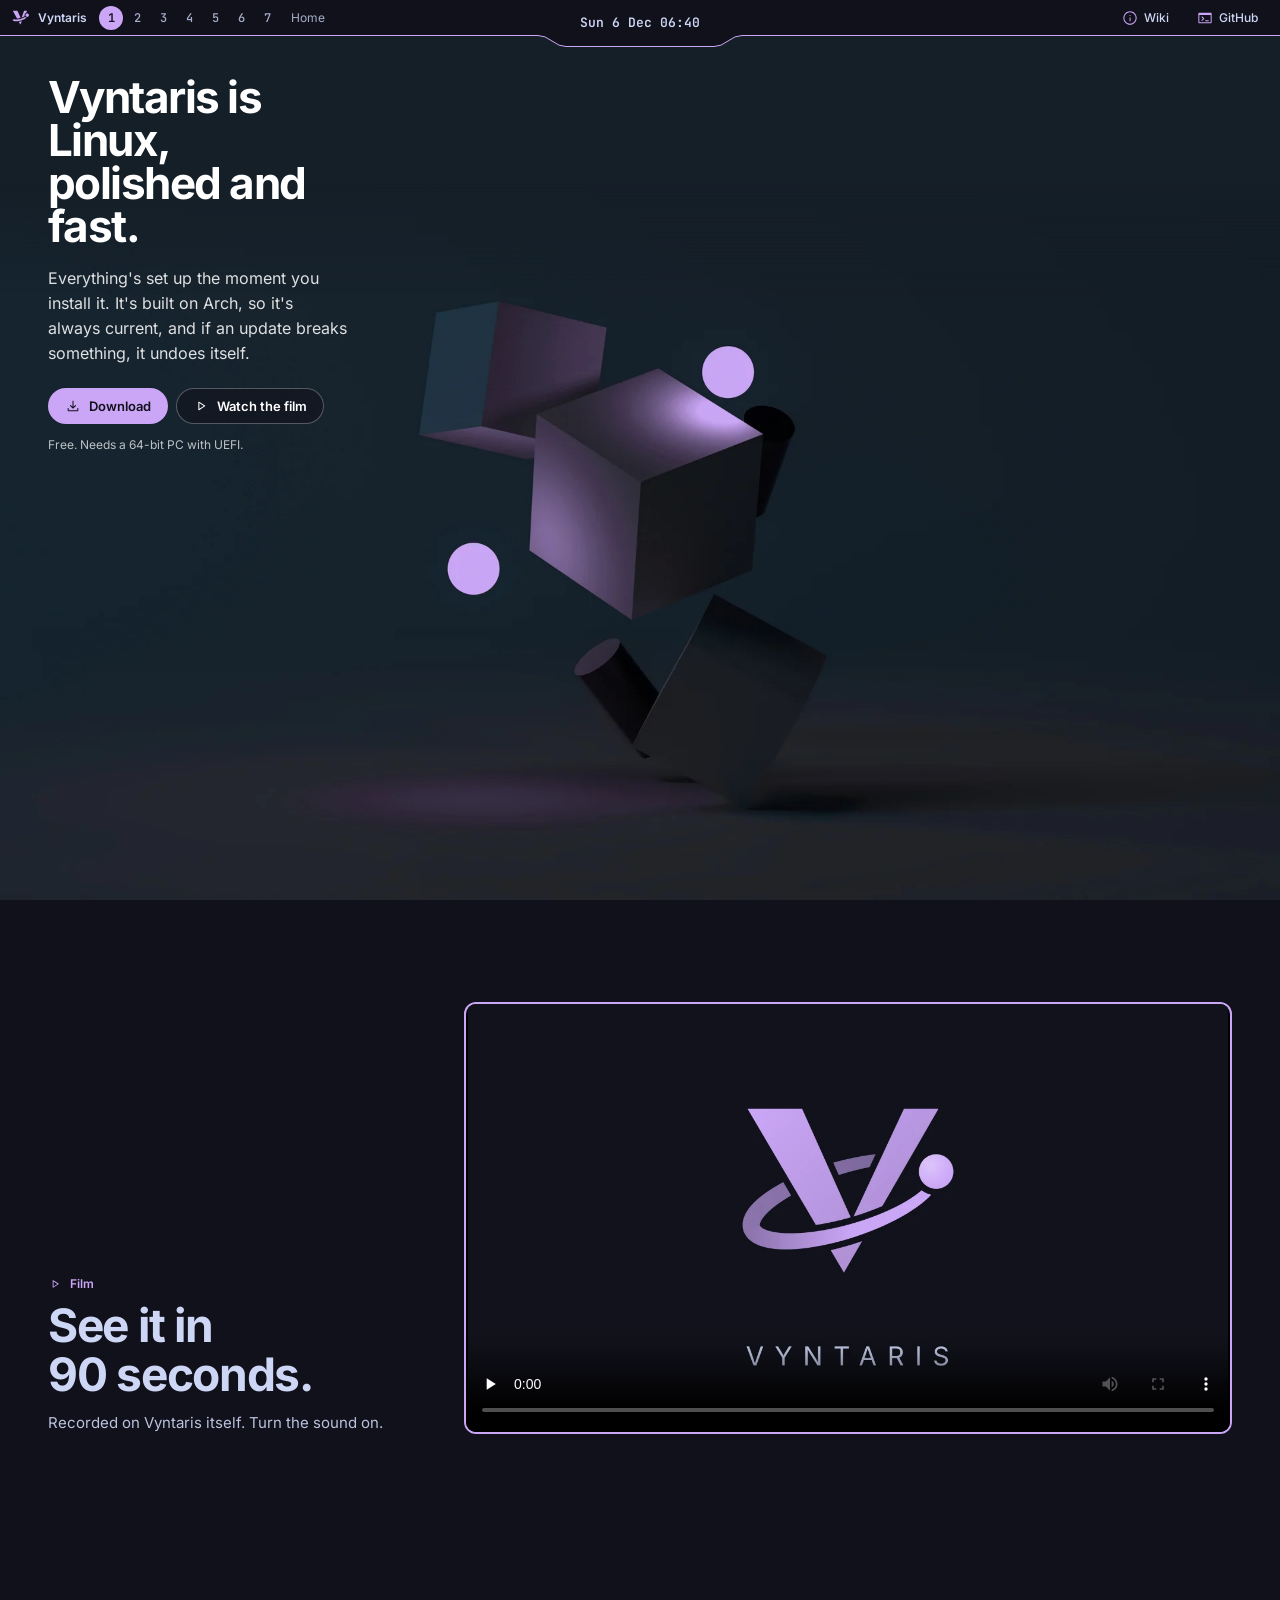
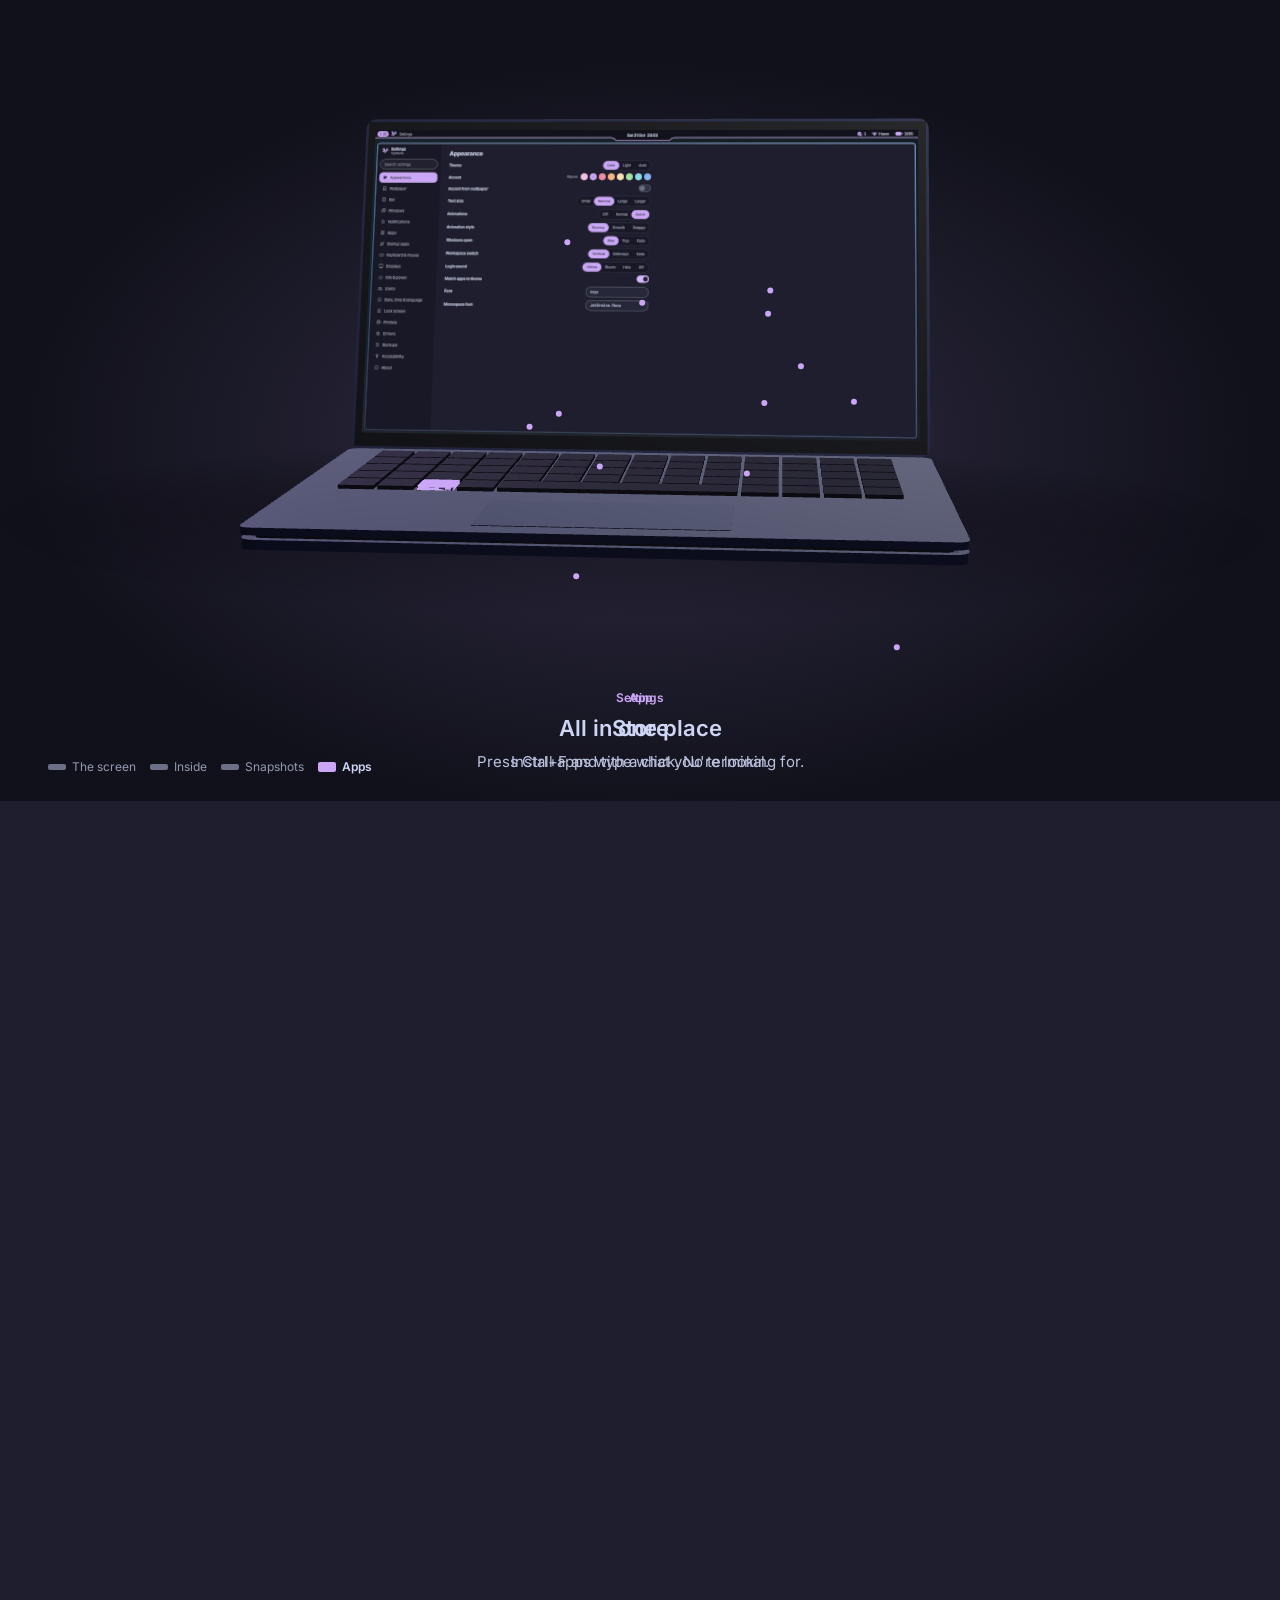
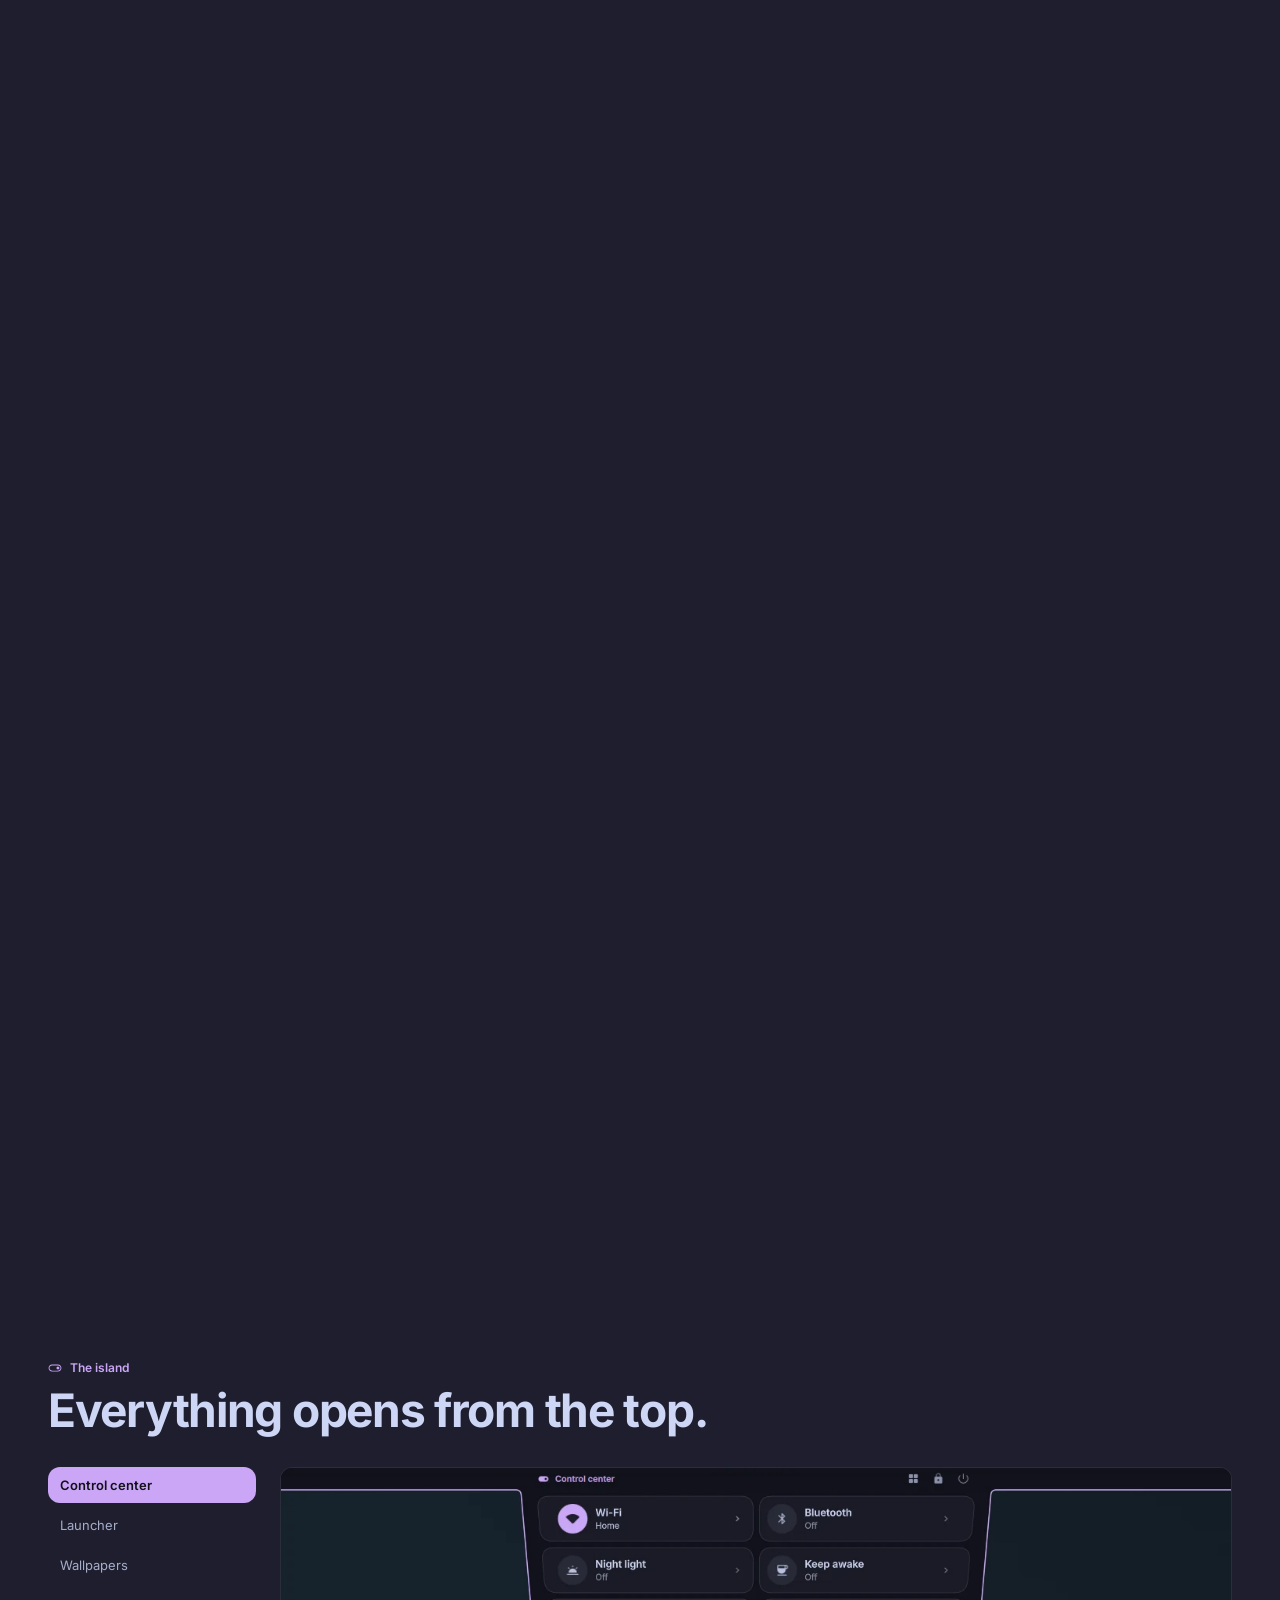
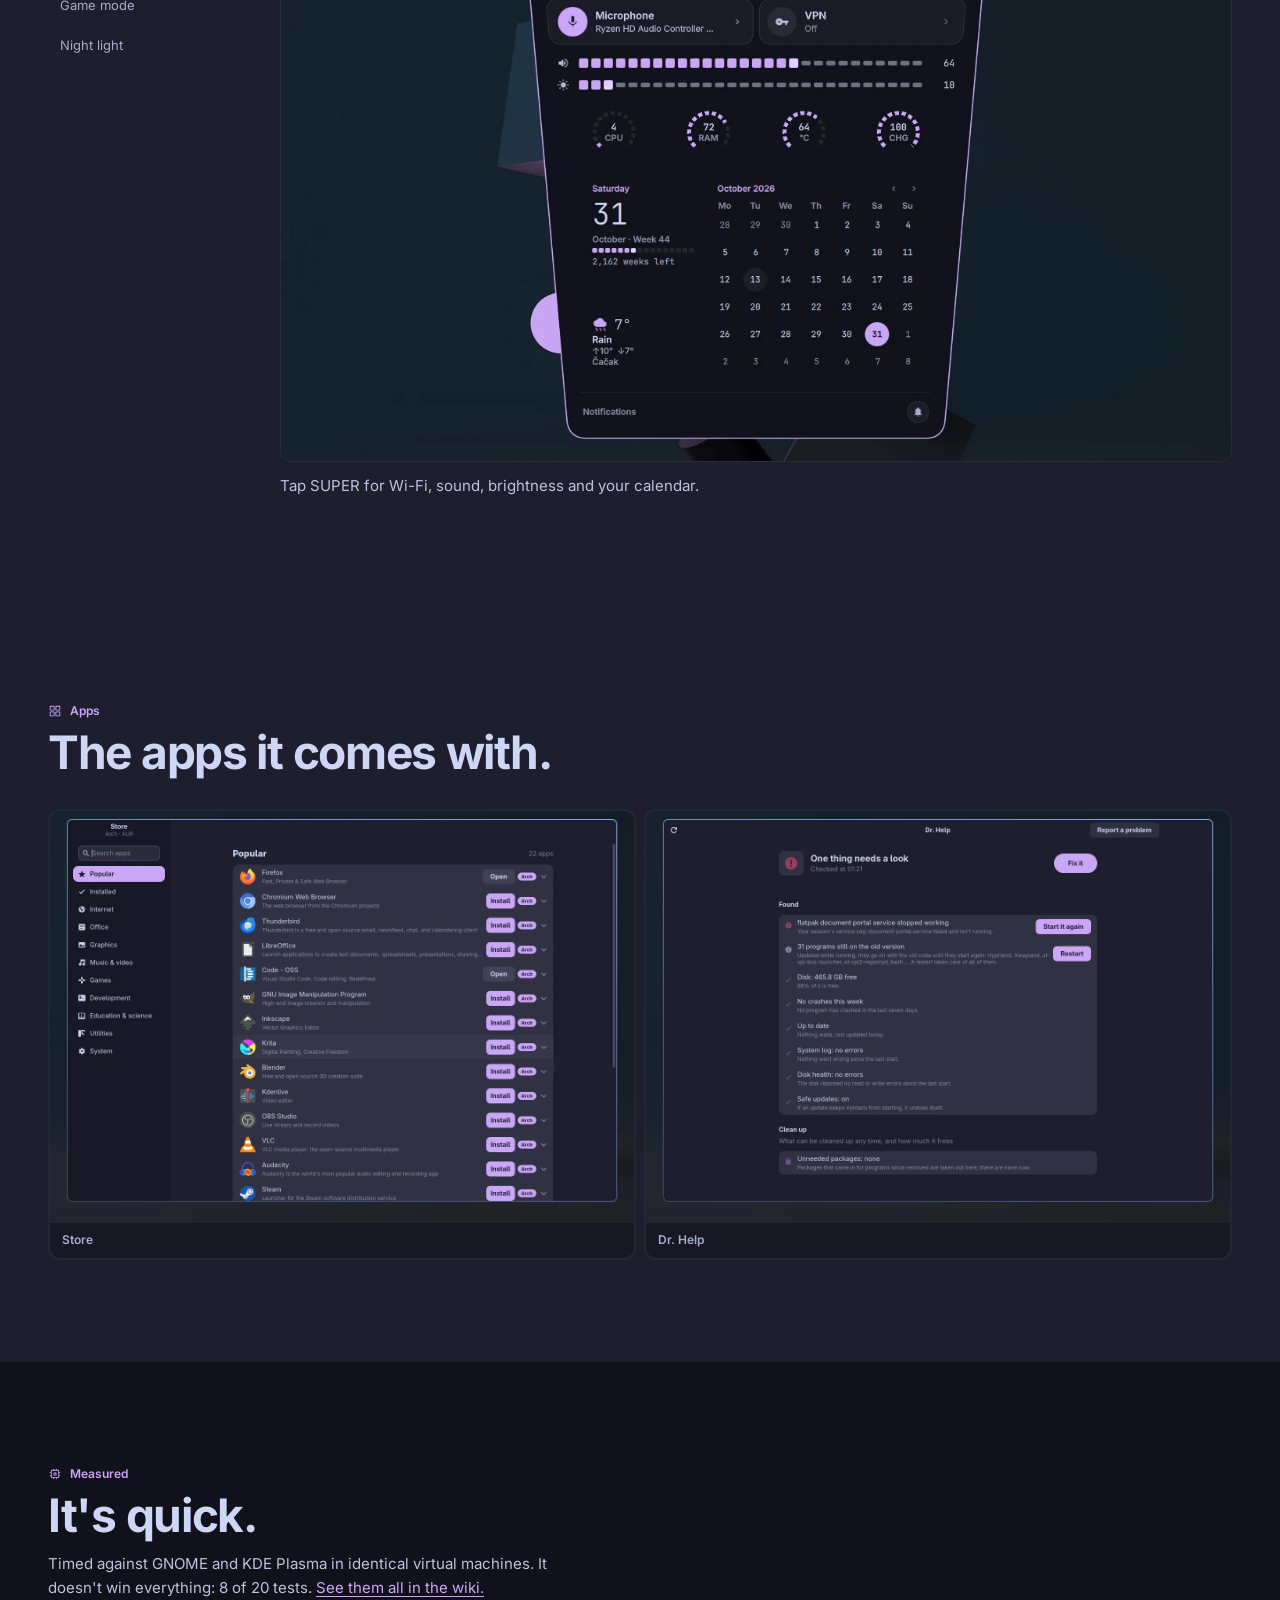
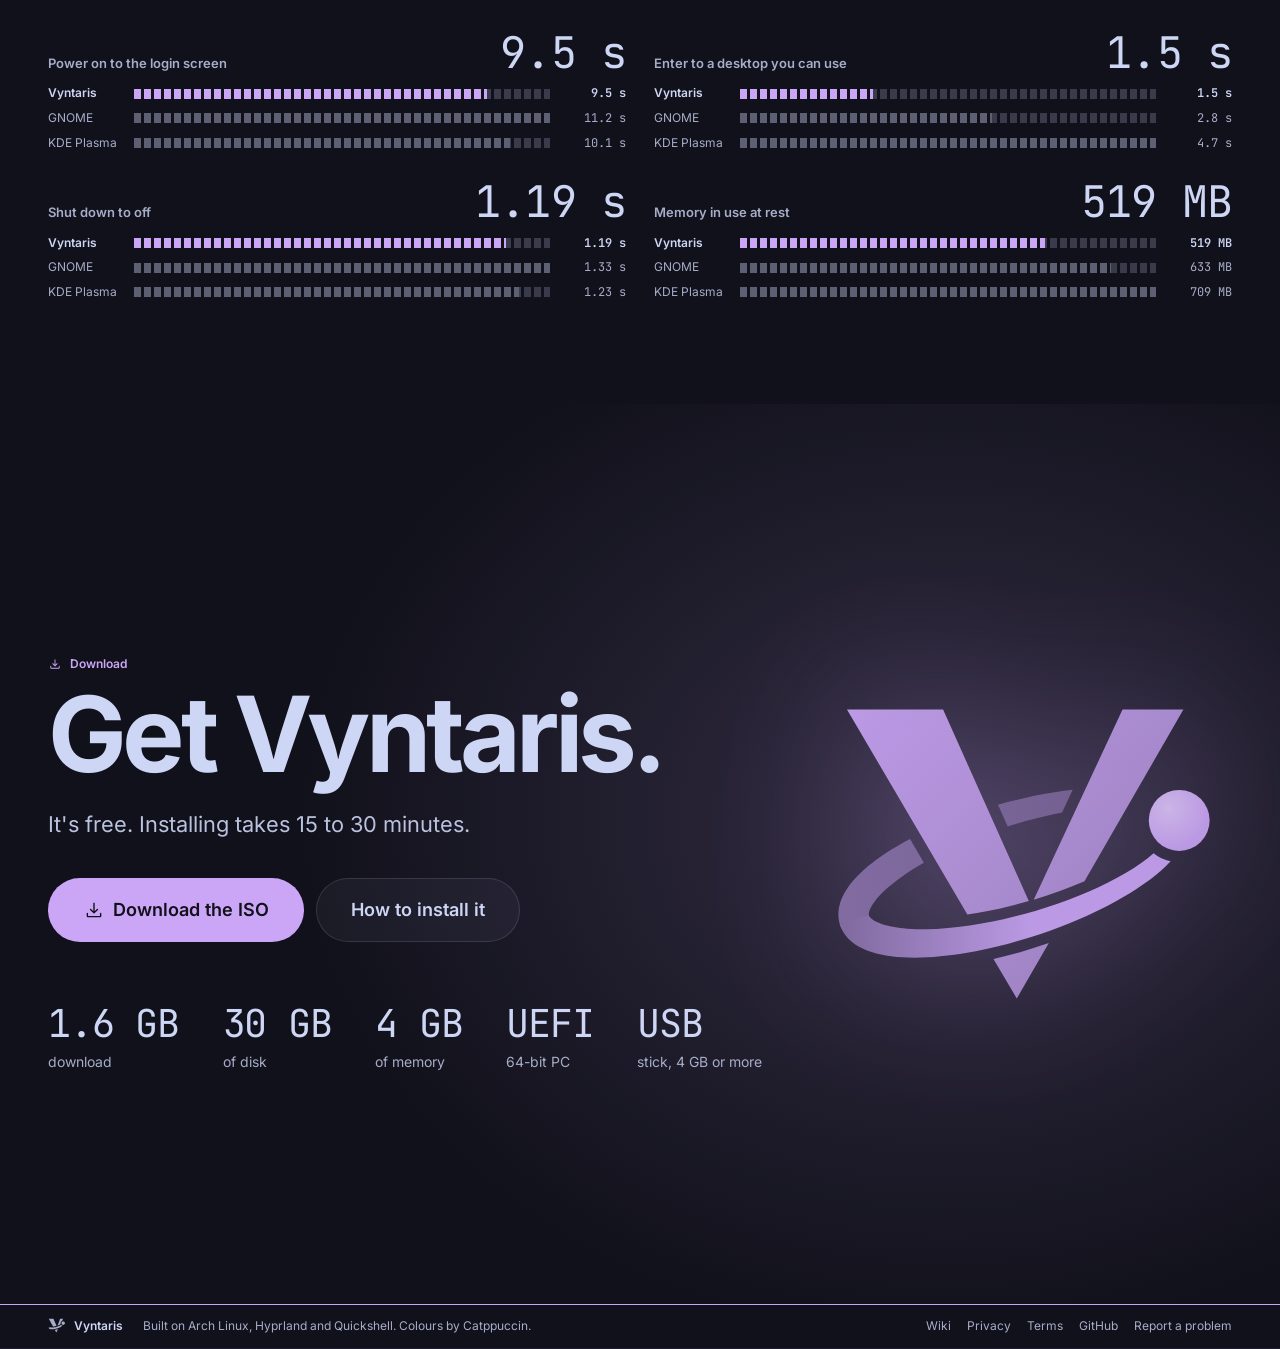
==== commit cc1c7279: "Bring back the download section with the logo, centre the island on phones, and take Download out of" ====
--- a/index.html
+++ b/index.html
@@ -28,7 +28,6 @@
   <div class="bar-right">
     <a class="mod" href="/wiki/"><svg class="ic" viewBox="0 -960 960 960" aria-hidden="true"><path d="M483.18-280q12.82 0 21.32-8.63 8.5-8.62 8.5-21.37v-180q0-12.75-8.68-21.38-8.67-8.62-21.5-8.62-12.82 0-21.32 8.62-8.5 8.63-8.5 21.38v180q0 12.75 8.68 21.37 8.67 8.63 21.5 8.63Zm-3.2-314q14.02 0 23.52-9.2T513-626q0-14.45-9.48-24.22-9.48-9.78-23.5-9.78t-23.52 9.78Q447-640.45 447-626q0 13.6 9.48 22.8 9.48 9.2 23.5 9.2Zm.29 514q-82.74 0-155.5-31.5Q252-143 197.5-197.5t-86-127.34Q80-397.68 80-480.5t31.5-155.66Q143-709 197.5-763t127.34-85.5Q397.68-880 480.5-880t155.66 31.5Q709-817 763-763t85.5 127Q880-563 880-480.27q0 82.74-31.5 155.5Q817-252 763-197.68q-54 54.31-127 86Q563-80 480.27-80Zm.23-60Q622-140 721-239.5t99-241Q820-622 721.19-721T480-820q-141 0-240.5 98.81T140-480q0 141 99.5 240.5t241 99.5Zm-.5-340Z"/></svg><span>Wiki</span></a>
     <a class="mod" href="https://github.com/vyntaris/vyntaris"><svg class="ic" viewBox="0 -960 960 960" aria-hidden="true"><path d="M140-160q-24 0-42-18t-18-42v-520q0-24 18-42t42-18h680q24 0 42 18t18 42v520q0 24-18 42t-42 18H140Zm0-60h680v-436H140v436Zm221-218-83-83q-9-9-8.5-21t9.5-21q9-9 21-9t21 9l104 104q9 9 9 21t-9 21L321-313q-9 9-21 9t-21-9q-9-9-9-21t9-21l82-83Zm159 150q-13 0-21.5-8.5T490-318q0-13 8.5-21.5T520-348h160q13 0 21.5 8.5T710-318q0 13-8.5 21.5T680-288H520Z"/></svg><span>GitHub</span></a>
-    <a class="mod" href="#download"><svg class="ic" viewBox="0 -960 960 960" aria-hidden="true"><path d="M479.87-325q-5.87 0-10.87-2-5-2-10-7L308-485q-9-9.27-8.5-21.64.5-12.36 9.11-21.36 9.39-9 21.89-9t21.5 9l98 99v-341q0-12.75 8.68-21.38 8.67-8.62 21.5-8.62 12.82 0 21.32 8.62 8.5 8.63 8.5 21.38v341l99-99q8.8-9 20.9-8.5 12.1.5 21.49 9.5 8.61 9 8.61 21.5t-9 21.5L501-334q-5 5-10.13 7-5.14 2-11 2ZM220-160q-24 0-42-18t-18-42v-113q0-12.75 8.68-21.38 8.67-8.62 21.5-8.62 12.82 0 21.32 8.62 8.5 8.63 8.5 21.38v113h520v-113q0-12.75 8.68-21.38 8.67-8.62 21.5-8.62 12.82 0 21.32 8.62 8.5 8.63 8.5 21.38v113q0 24-18 42t-42 18H220Z"/></svg><span>Download</span></a>
   </div>
   <i class="no-js-edge"></i>
 </header>
@@ -131,23 +130,22 @@
   </section>
 
   <section id="download" aria-labelledby="download-h">
-    <div class="inner">
+    <img class="get-logo" src="/shots/logo.svg" alt="" width="900" height="900" loading="lazy">
+    <div class="inner get-big">
       <p class="label"><svg class="ic" viewBox="0 -960 960 960" aria-hidden="true"><path d="M479.87-325q-5.87 0-10.87-2-5-2-10-7L308-485q-9-9.27-8.5-21.64.5-12.36 9.11-21.36 9.39-9 21.89-9t21.5 9l98 99v-341q0-12.75 8.68-21.38 8.67-8.62 21.5-8.62 12.82 0 21.32 8.62 8.5 8.63 8.5 21.38v341l99-99q8.8-9 20.9-8.5 12.1.5 21.49 9.5 8.61 9 8.61 21.5t-9 21.5L501-334q-5 5-10.13 7-5.14 2-11 2ZM220-160q-24 0-42-18t-18-42v-113q0-12.75 8.68-21.38 8.67-8.62 21.5-8.62 12.82 0 21.32 8.62 8.5 8.63 8.5 21.38v113h520v-113q0-12.75 8.68-21.38 8.67-8.62 21.5-8.62 12.82 0 21.32 8.62 8.5 8.63 8.5 21.38v113q0 24-18 42t-42 18H220Z"/></svg>Download</p>
-      <h2 class="say" id="download-h">Get Vyntaris.</h2>
-      <p class="note">It's free. Installing takes 15 to 30 minutes.</p>
-      <div class="win get-panel">
-        <div class="do">
-          <a class="btn primary big" href="https://dl.vyntarisos.com/vyntaris-x86_64.iso" download><svg class="ic" viewBox="0 -960 960 960" aria-hidden="true"><path d="M479.87-325q-5.87 0-10.87-2-5-2-10-7L308-485q-9-9.27-8.5-21.64.5-12.36 9.11-21.36 9.39-9 21.89-9t21.5 9l98 99v-341q0-12.75 8.68-21.38 8.67-8.62 21.5-8.62 12.82 0 21.32 8.62 8.5 8.63 8.5 21.38v341l99-99q8.8-9 20.9-8.5 12.1.5 21.49 9.5 8.61 9 8.61 21.5t-9 21.5L501-334q-5 5-10.13 7-5.14 2-11 2ZM220-160q-24 0-42-18t-18-42v-113q0-12.75 8.68-21.38 8.67-8.62 21.5-8.62 12.82 0 21.32 8.62 8.5 8.63 8.5 21.38v113h520v-113q0-12.75 8.68-21.38 8.67-8.62 21.5-8.62 12.82 0 21.32 8.62 8.5 8.63 8.5 21.38v113q0 24-18 42t-42 18H220Z"/></svg>Download the ISO</a>
-          <a class="btn big" href="/wiki/#install">How to install it</a>
-        </div>
-        <dl class="needs">
-          <div><dd>1.6 GB</dd><dt>download</dt></div>
-          <div><dd>30 GB</dd><dt>of disk</dt></div>
-          <div><dd>4 GB</dd><dt>of memory</dt></div>
-          <div><dd>UEFI</dd><dt>64-bit PC</dt></div>
-          <div><dd>USB</dd><dt>stick, 4 GB or more</dt></div>
-        </dl>
+      <h2 id="download-h">Get Vyntaris.</h2>
+      <p class="get-note">It's free. Installing takes 15 to 30 minutes.</p>
+      <div class="do">
+        <a class="btn primary huge" href="https://dl.vyntarisos.com/vyntaris-x86_64.iso" download><svg class="ic" viewBox="0 -960 960 960" aria-hidden="true"><path d="M479.87-325q-5.87 0-10.87-2-5-2-10-7L308-485q-9-9.27-8.5-21.64.5-12.36 9.11-21.36 9.39-9 21.89-9t21.5 9l98 99v-341q0-12.75 8.68-21.38 8.67-8.62 21.5-8.62 12.82 0 21.32 8.62 8.5 8.63 8.5 21.38v341l99-99q8.8-9 20.9-8.5 12.1.5 21.49 9.5 8.61 9 8.61 21.5t-9 21.5L501-334q-5 5-10.13 7-5.14 2-11 2ZM220-160q-24 0-42-18t-18-42v-113q0-12.75 8.68-21.38 8.67-8.62 21.5-8.62 12.82 0 21.32 8.62 8.5 8.63 8.5 21.38v113h520v-113q0-12.75 8.68-21.38 8.67-8.62 21.5-8.62 12.82 0 21.32 8.62 8.5 8.63 8.5 21.38v113q0 24-18 42t-42 18H220Z"/></svg>Download the ISO</a>
+        <a class="btn huge" href="/wiki/#install">How to install it</a>
       </div>
+      <dl class="needs">
+        <div><dd>1.6 GB</dd><dt>download</dt></div>
+        <div><dd>30 GB</dd><dt>of disk</dt></div>
+        <div><dd>4 GB</dd><dt>of memory</dt></div>
+        <div><dd>UEFI</dd><dt>64-bit PC</dt></div>
+        <div><dd>USB</dd><dt>stick, 4 GB or more</dt></div>
+      </dl>
     </div>
   </section>
 </main>
--- a/desk.css
+++ b/desk.css
@@ -257,6 +257,7 @@
 
 .get-short { display: flex; flex-wrap: wrap; gap: 24px 48px; align-items: flex-end; justify-content: space-between; }
 .get-short .do { display: flex; flex-wrap: wrap; gap: 8px; }
+.btn.big { height: 44px; padding-inline: 22px; border-radius: 22px; font-size: 14px; }
 
 /* ---- the wiki: a side menu of the system's measure, and text you can read ---- */
 .wiki { display: flex; gap: 48px; max-width: 1120px; margin-inline: auto; padding: calc(var(--bar) + 48px) var(--gutter) 96px; align-items: flex-start; }
@@ -315,12 +316,18 @@
 .xp-steps li[data-on] { color: var(--text); font-weight: 600; }
 .xp-steps li[data-on]::before { background: var(--accent); height: 10px; }
 .xp.narrow .xp-steps, .xp.still .xp-steps, .xp.nogl .xp-steps { display: none; }
-.get-panel { flex-direction: row; flex-wrap: wrap; align-items: center; justify-content: space-between; gap: 28px 48px; margin-top: 32px; padding: 28px 32px; }
-.get-panel .do { display: flex; flex-wrap: wrap; gap: 8px; }
-.btn.big { height: 48px; padding-inline: 24px; border-radius: 24px; font-size: 15px; }
-.needs { display: flex; flex-wrap: wrap; gap: 20px 40px; }
-.needs dd { font: 300 26px/1.1 var(--mono); color: var(--text); }
-.needs dt { margin-top: 4px; font-size: 12px; color: var(--muted); }
+#download { position: relative; overflow: hidden; display: grid; align-items: center; min-height: 100svh; padding-block: calc(var(--bar) + 48px) 64px; background: radial-gradient(ellipse 70% 80% at 74% 46%, color-mix(in oklab, var(--accent) 22%, var(--crust)), var(--crust) 72%); }
+.get-big { position: relative; width: 100%; max-width: none; margin: 0; }
+.get-big h2 { margin-top: 12px; font-size: clamp(64px, 8.2vw, 170px); line-height: .94; letter-spacing: -.045em; font-weight: 800; }
+.get-note { margin-top: 24px; font-size: clamp(19px, 1.7vw, 28px); color: var(--subtext); }
+.get-big .do { display: flex; flex-wrap: wrap; gap: 12px; margin-top: 36px; }
+.btn.huge { height: 64px; padding-inline: 34px; border-radius: 32px; font-size: 18px; }
+.btn.huge .ic { width: 22px; height: 22px; }
+.needs { display: flex; flex-wrap: wrap; max-width: 58vw; gap: 24px clamp(28px, 3.4vw, 64px); margin-top: clamp(48px, 7vh, 88px); }
+.needs dd { font: 300 clamp(30px, 3vw, 52px)/1 var(--mono); letter-spacing: -.03em; color: var(--text); }
+.needs dt { margin-top: 8px; font-size: 14px; color: var(--muted); }
+.get-logo { position: absolute; right: 2vw; top: 50%; width: 36vw; height: auto; transform: translateY(-50%); opacity: .9; filter: drop-shadow(0 0 80px color-mix(in oklab, var(--accent) 40%, transparent)); pointer-events: none; }
+@media (max-width: 1100px) { .needs { max-width: none; } .get-logo { top: auto; bottom: -8vw; right: -18vw; transform: none; width: 90vw; opacity: .16; } }
 .foot { display: flex; flex-wrap: wrap; gap: 8px 20px; align-items: center; min-height: 44px; padding: 10px var(--gutter); background: var(--glass); border-top: 1px solid var(--accent); font-size: 12px; color: var(--muted); }
 .foot nav { display: flex; flex-wrap: wrap; gap: 4px 16px; margin-left: auto; }
 .foot a { color: var(--muted); text-decoration: none; }
@@ -335,8 +342,10 @@
   .doc { flex: none; width: 100%; max-width: 100%; }
   .doc .fetch-body { overflow-x: auto; }
   .side { position: static; width: 100%; grid-template-columns: repeat(auto-fit, minmax(150px, 1fr)); }
-  .bar { grid-template-columns: auto 1fr auto; }
-  .island { justify-self: center; padding-inline: 18px; font-size: 12px; }
+  .bar { padding-inline: 8px; }
+  .bar-right { gap: 2px; }
+  .island { padding-inline: 12px; font-size: 12px; }
+  .mod { padding-inline: 5px; height: 32px; }
   .mod span { display: none; }
   .switcher { flex-direction: column; }
   .switcher .nav { width: 100%; grid-template-columns: repeat(auto-fit, minmax(150px, 1fr)); }
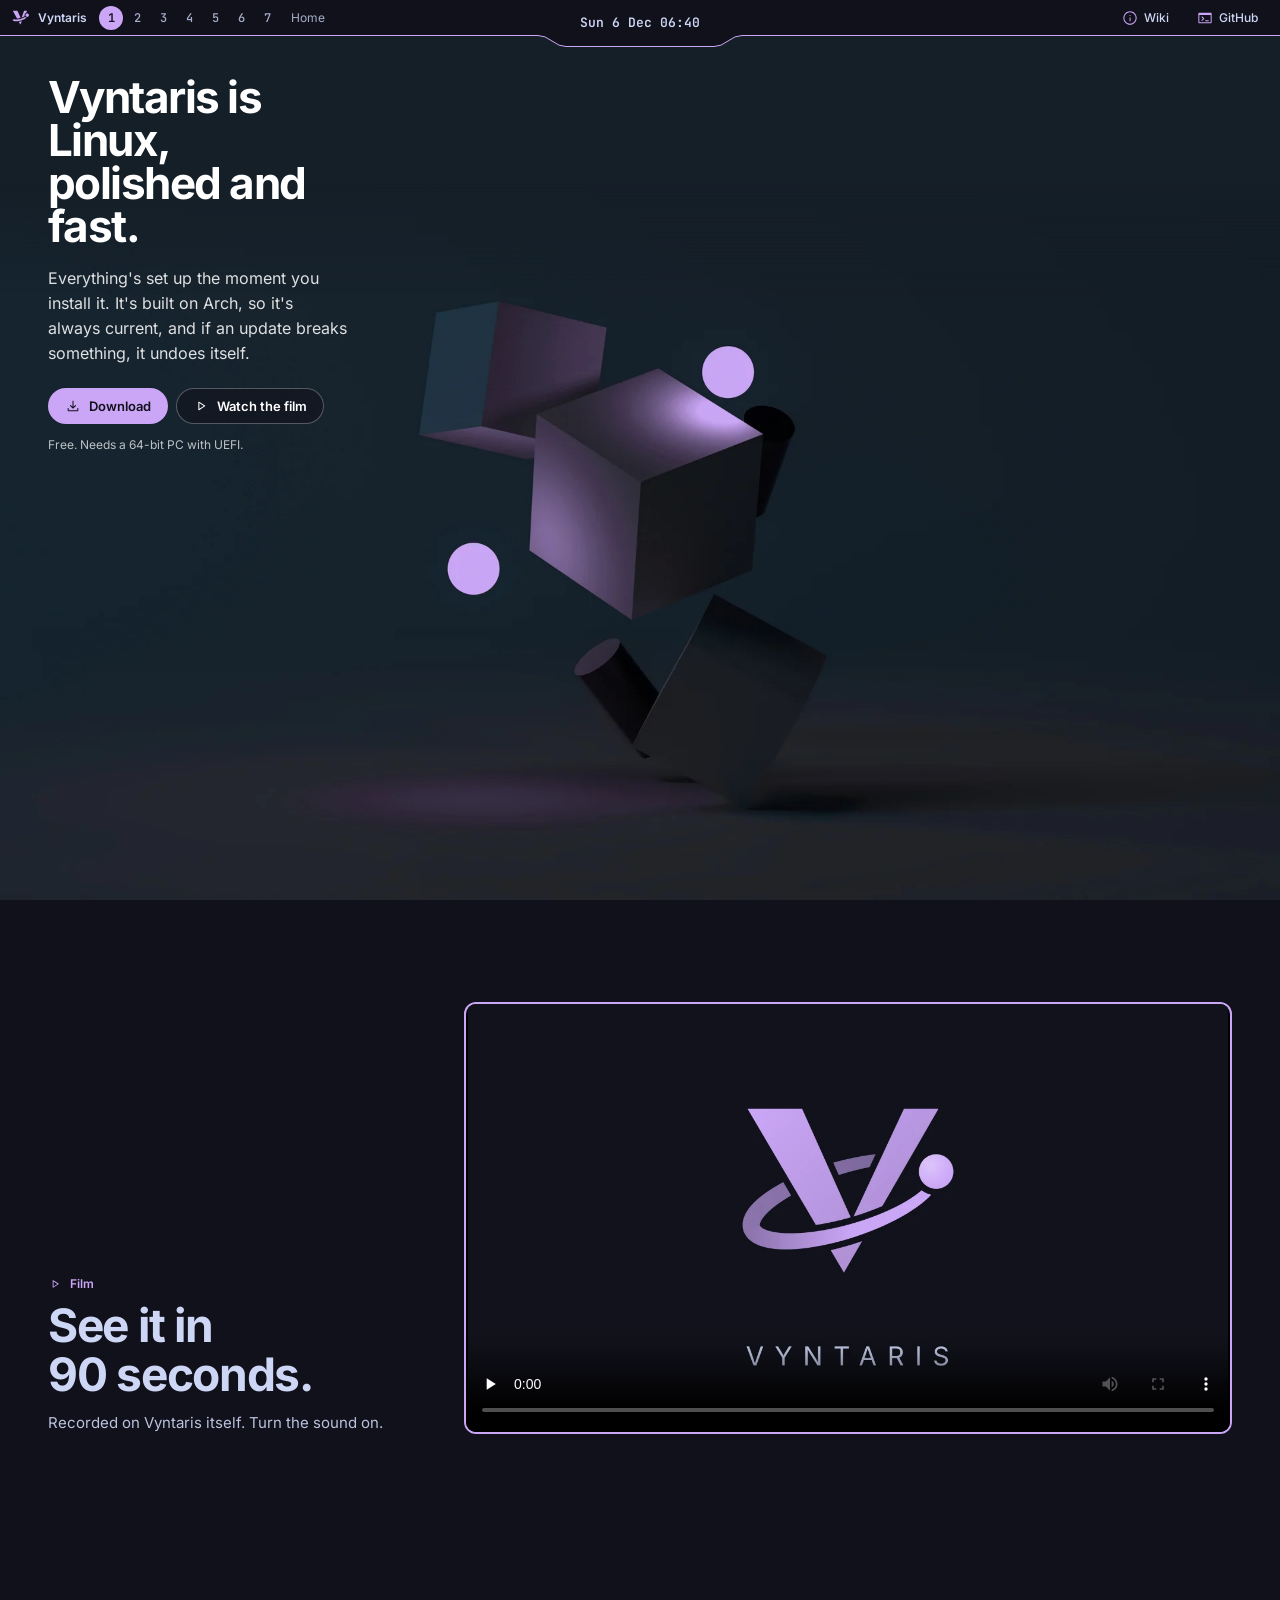
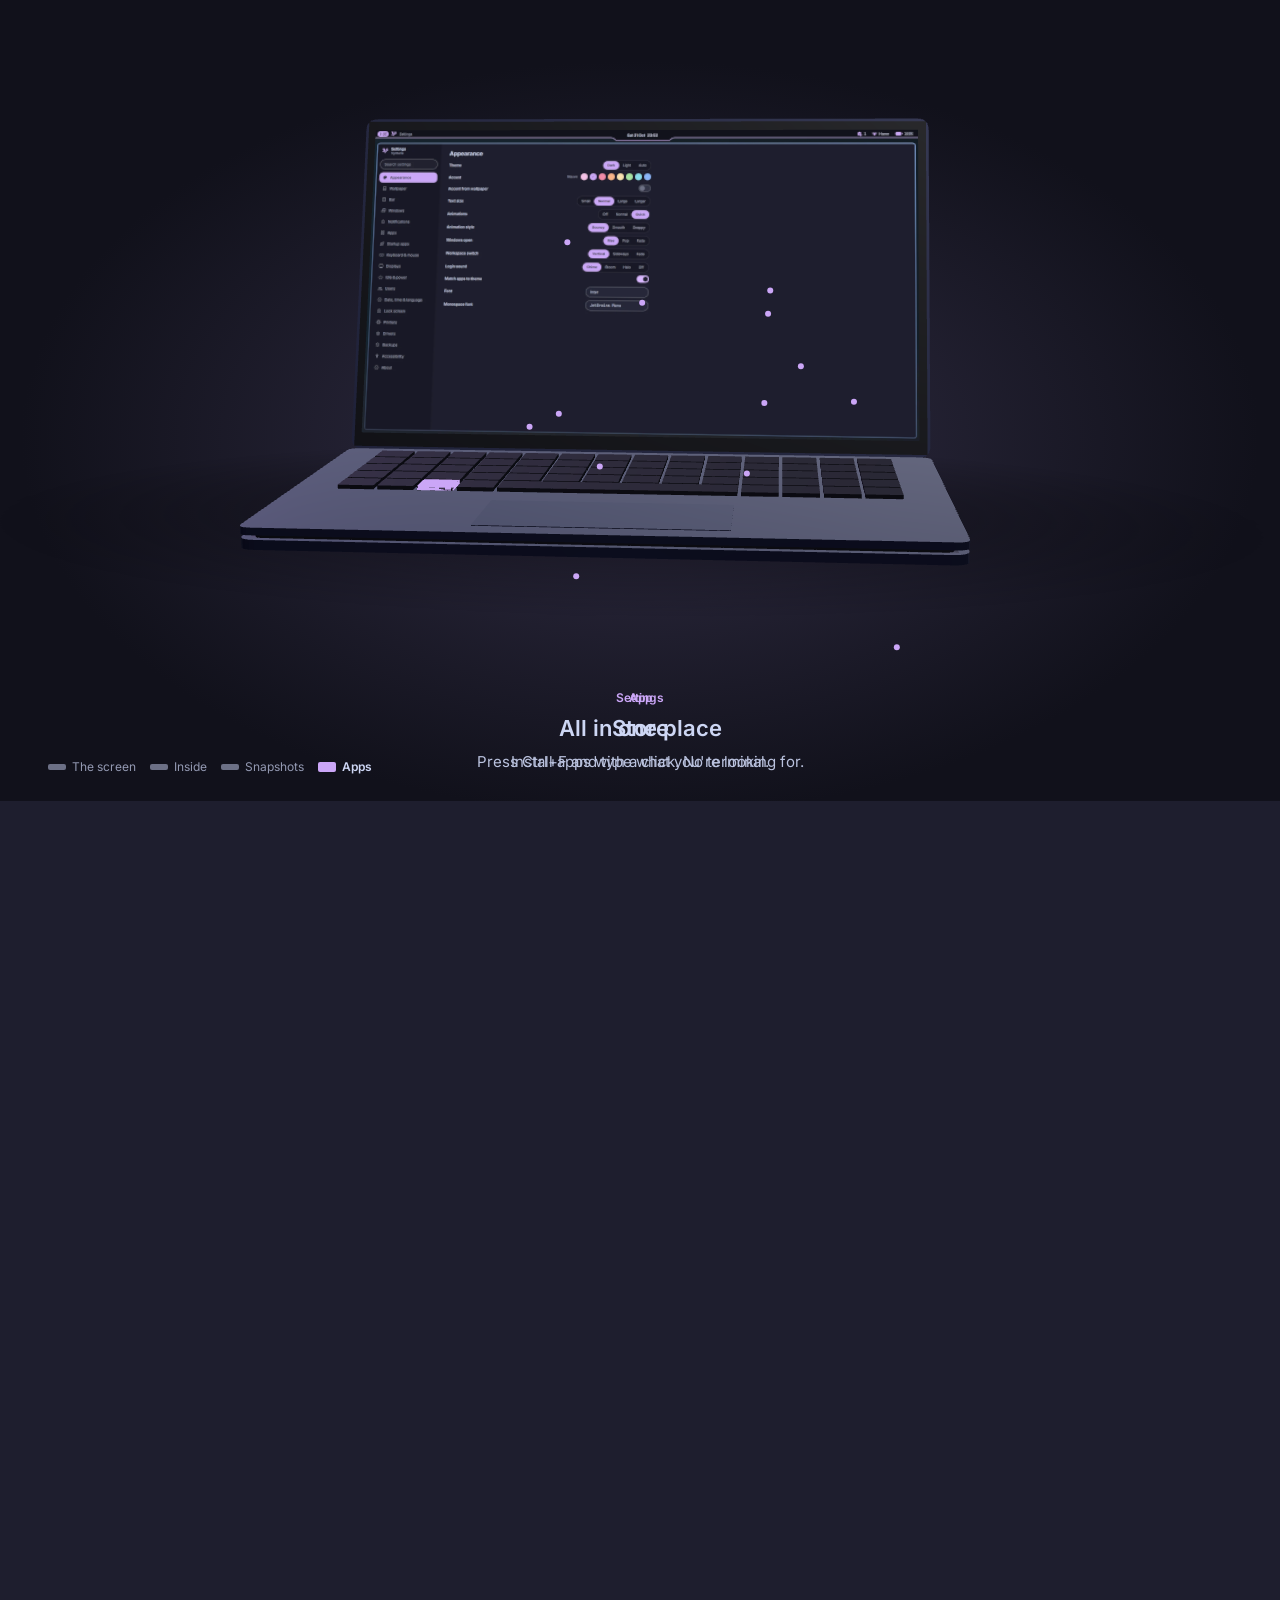
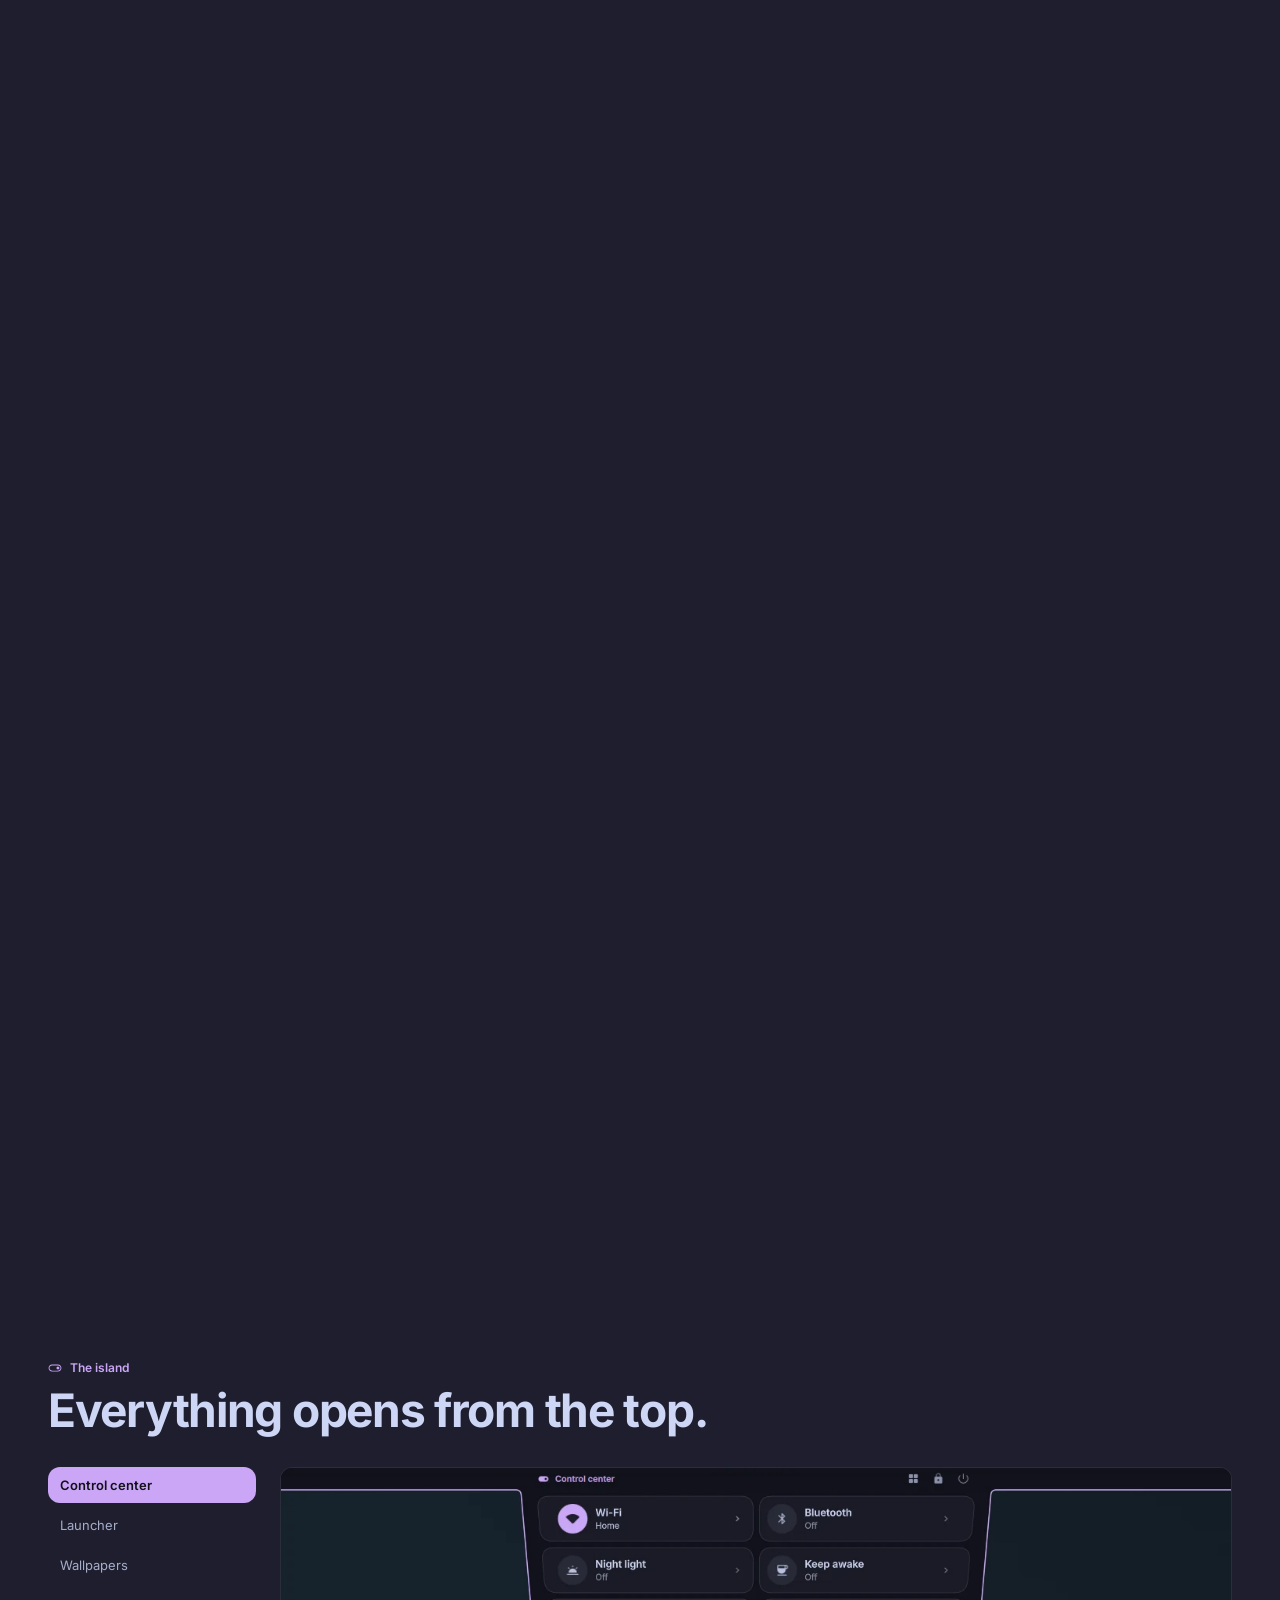
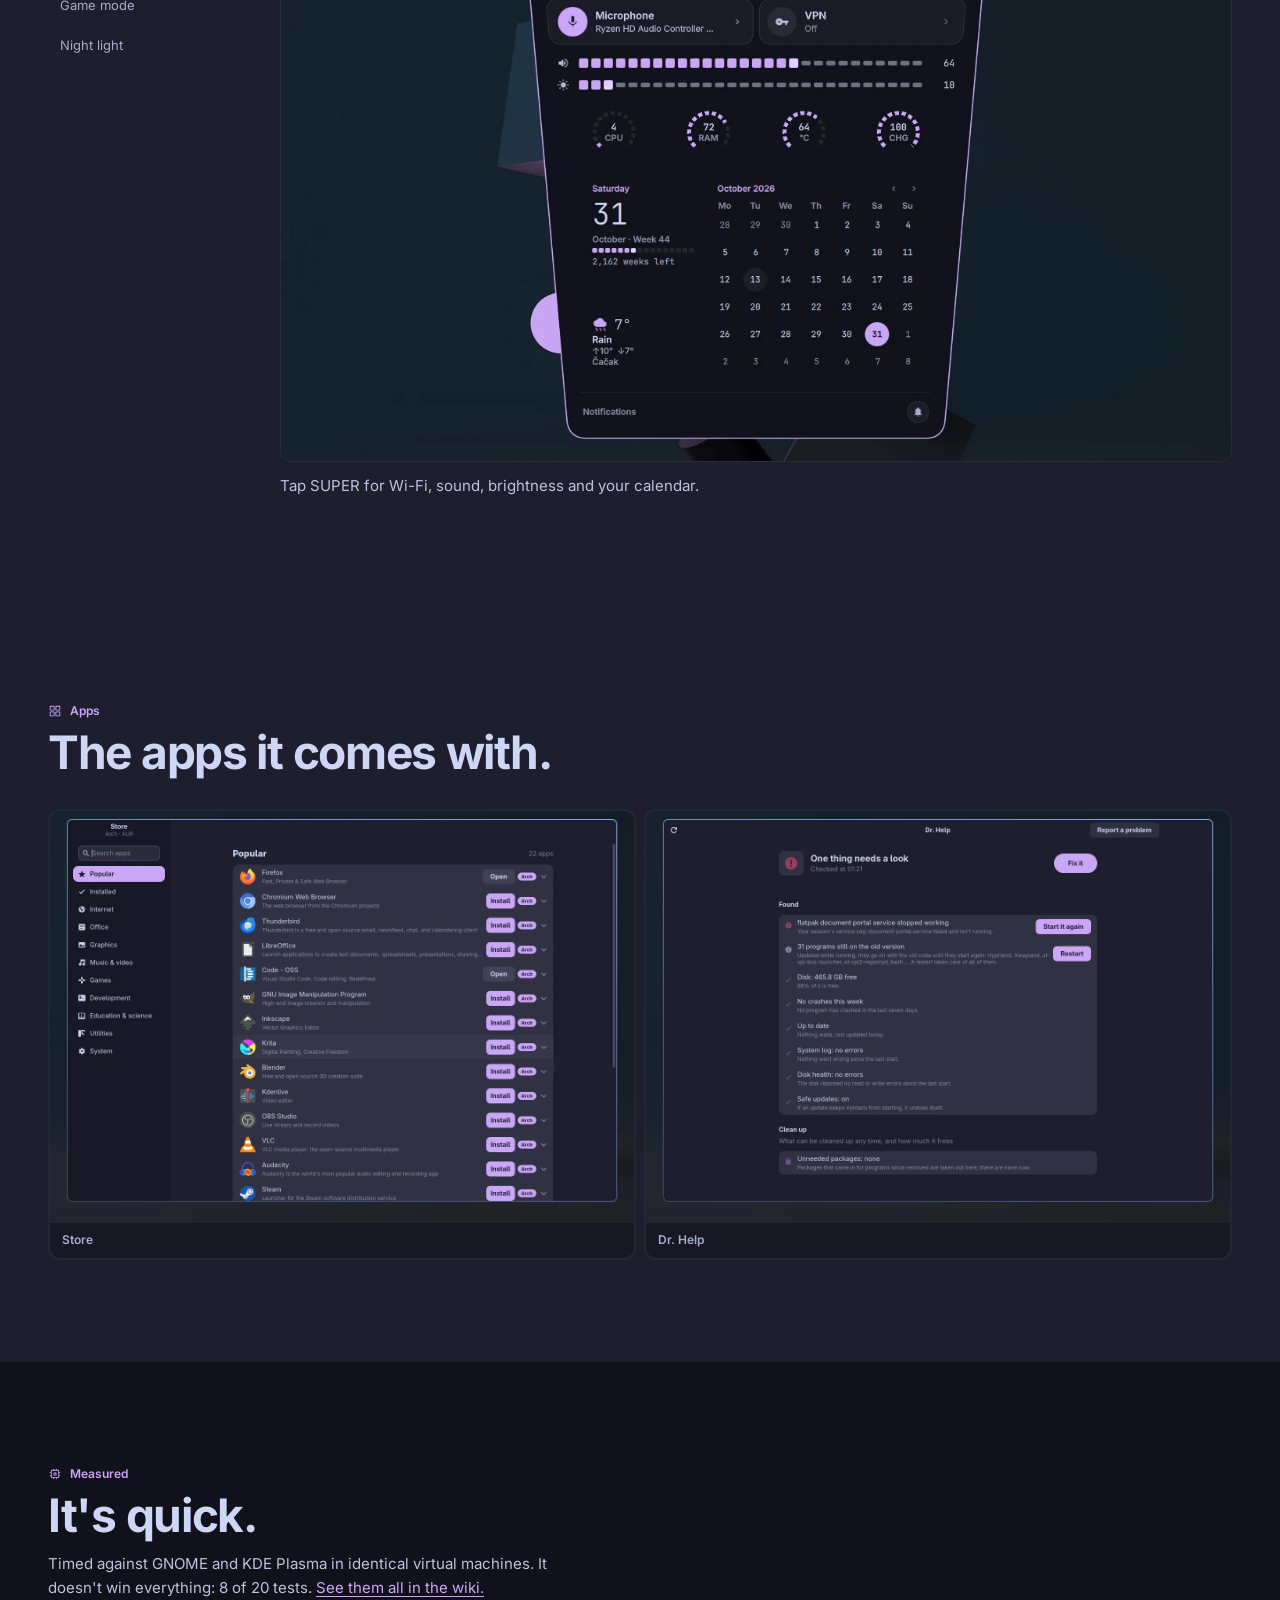
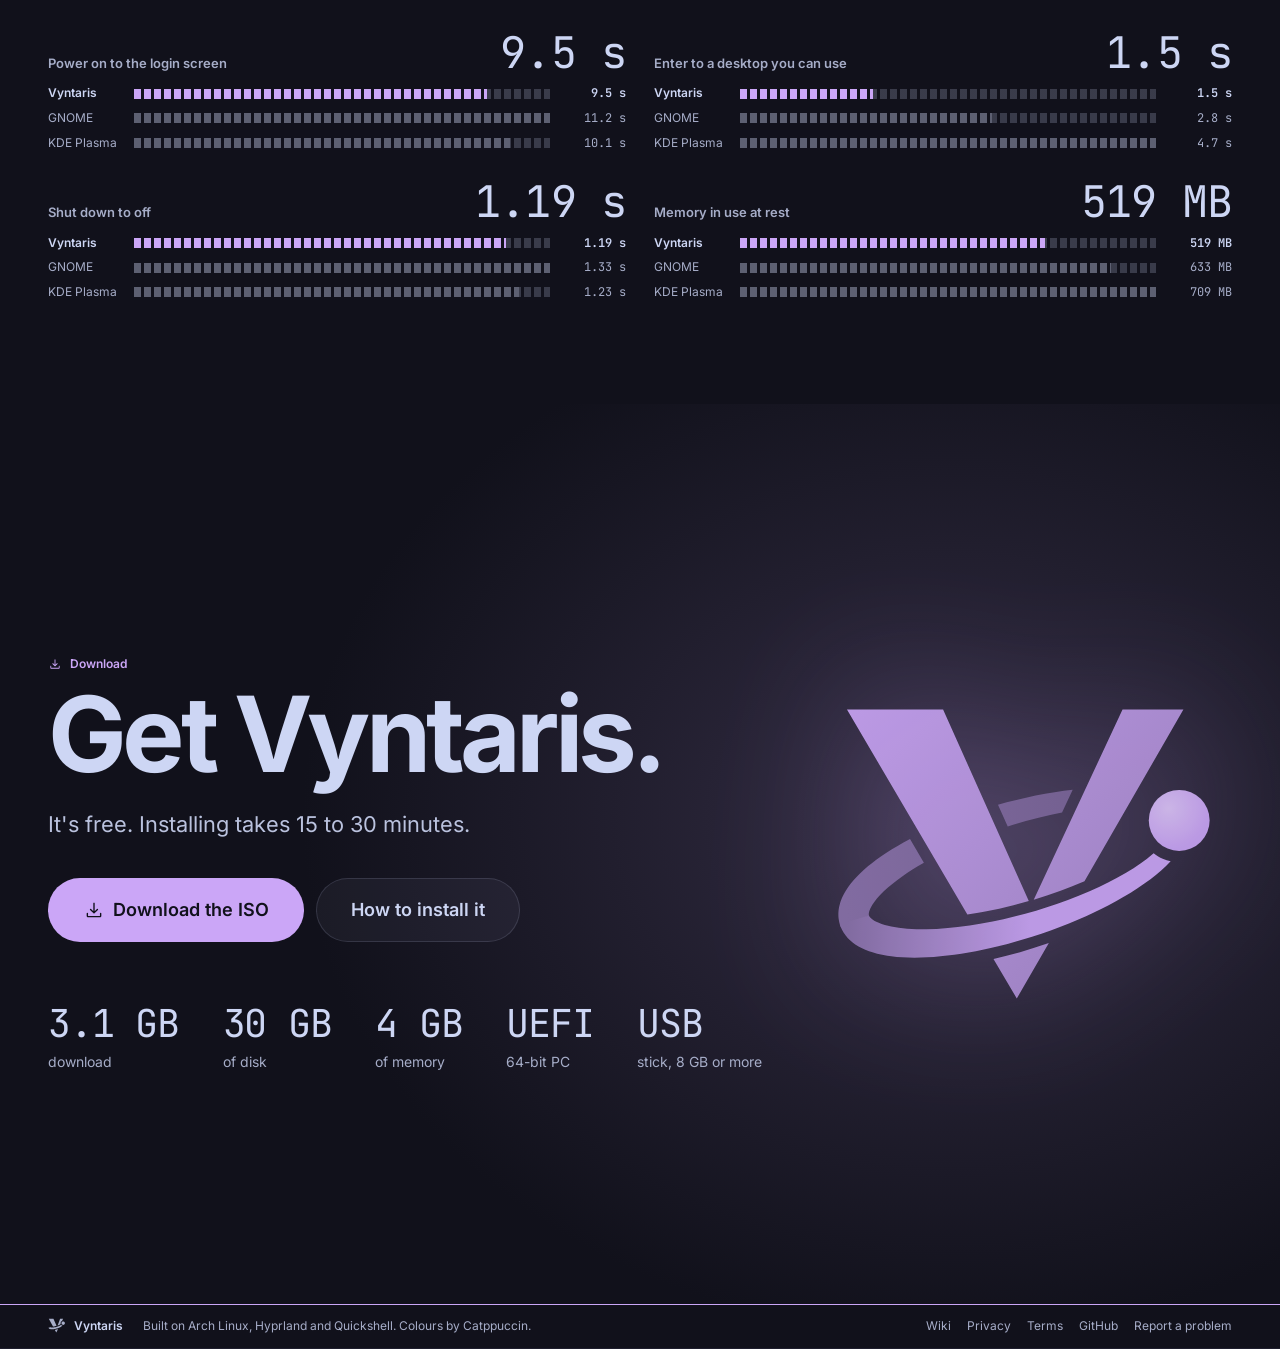
==== commit db3bdeef: "ISO is 3.1 GB now, USB 8 GB" ====
--- a/index.html
+++ b/index.html
@@ -140,11 +140,11 @@
         <a class="btn huge" href="/wiki/#install">How to install it</a>
       </div>
       <dl class="needs">
-        <div><dd>1.6 GB</dd><dt>download</dt></div>
+        <div><dd>3.1 GB</dd><dt>download</dt></div>
         <div><dd>30 GB</dd><dt>of disk</dt></div>
         <div><dd>4 GB</dd><dt>of memory</dt></div>
         <div><dd>UEFI</dd><dt>64-bit PC</dt></div>
-        <div><dd>USB</dd><dt>stick, 4 GB or more</dt></div>
+        <div><dd>USB</dd><dt>stick, 8 GB or more</dt></div>
       </dl>
     </div>
   </section>
--- a/desk.css
+++ b/desk.css
@@ -260,25 +260,55 @@
 .btn.big { height: 44px; padding-inline: 22px; border-radius: 22px; font-size: 14px; }
 
 /* ---- the wiki: a side menu of the system's measure, and text you can read ---- */
-.wiki { display: flex; gap: 48px; max-width: 1120px; margin-inline: auto; padding: calc(var(--bar) + 48px) var(--gutter) 96px; align-items: flex-start; }
-.side { position: sticky; top: calc(var(--bar) + 32px); display: grid; gap: 4px; width: var(--nav-item); flex: none; }
-.side a { display: flex; align-items: center; height: 36px; padding-inline: 12px; border-radius: 12px; color: var(--muted); font-size: 13px; text-decoration: none; white-space: nowrap; overflow: hidden; text-overflow: ellipsis; }
-.side a:hover { background: var(--tile-hover); }
-.side a[aria-current] { background: var(--accent); color: var(--on-accent); font-weight: 600; }
-.doc { flex: 1; min-width: 0; max-width: 72ch; font-size: 16px; line-height: 1.65; }
-.doc h1 { font-size: clamp(36px, 4vw, 56px); line-height: 1.05; letter-spacing: -.03em; }
-.doc h2 { font-size: 28px; line-height: 1.2; letter-spacing: -.02em; margin: 56px 0 12px; scroll-margin-top: calc(var(--bar) + 24px); }
-.doc h3 { font-size: 17px; margin: 28px 0 6px; }
-.doc p { margin: 10px 0; color: var(--subtext); }
-.doc ul, .doc ol { list-style: disc; margin: 10px 0; padding-left: 22px; color: var(--subtext); }
+.wiki { display: flex; gap: 32px; max-width: 1240px; margin-inline: auto; padding: calc(var(--bar) + 32px) var(--gutter) 96px; align-items: flex-start; }
+.side { position: sticky; top: calc(var(--bar) + 24px); flex: none; width: 232px; max-height: calc(100svh - var(--bar) - 48px); overflow-y: auto; padding-right: 16px; border-right: 1px solid var(--line); scrollbar-width: thin; scrollbar-color: var(--line) transparent; }
+.side .search { display: flex; align-items: center; gap: 10px; margin: 1px 1px 16px; height: var(--control); padding: 0 6px 0 5px; border: 1px solid var(--rim); border-radius: 18px; background: var(--tile); }
+.side .search:focus-within { border-color: var(--ink); }
+.side .search i { display: grid; place-items: center; flex: none; width: 26px; height: 26px; border-radius: 50%; background: var(--accent); color: var(--on-accent); }
+.side .search input { font-size: 13px; background: none; border: 0; outline: 0; min-width: 0; flex: 1; }
+.side .search input::-webkit-search-cancel-button { display: none; }
+.side .search b { flex: none; min-width: 24px; padding-inline: 6px; height: 24px; display: grid; place-items: center; border-radius: 12px; background: var(--accent); color: var(--on-accent); font: 600 11px var(--mono); }
+#wiki-hits a { display: block; padding: 7px 10px; border-radius: 12px; color: var(--text); text-decoration: none; font-size: 13px; }
+#wiki-hits a small { display: block; color: var(--quiet); font-size: 12px; line-height: 1.35; overflow: hidden; text-overflow: ellipsis; display: -webkit-box; -webkit-box-orient: vertical; -webkit-line-clamp: 2; }
+#wiki-hits a:hover { background: var(--tile-hover); }
+#wiki-hits a[data-on] { background: var(--accent); color: var(--on-accent); font-weight: 600; }
+#wiki-hits a[data-on] small { color: inherit; font-weight: 400; }
+#wiki-hits mark { background: none; color: var(--ink); font-weight: 600; }
+#wiki-hits a[data-on] mark { color: inherit; }
+#wiki-hits p { padding: 10px; color: var(--muted); font-size: 13px; }
+.toc summary { padding: 0 0 8px; margin-bottom: 8px; border-bottom: 1px solid var(--subtext); font-weight: 700; font-size: 14px; list-style: none; }
+.toc summary::-webkit-details-marker { display: none; }
+.toc a { display: flex; gap: 8px; padding: 4px 0; color: var(--ink); font-size: 14px; line-height: 1.35; text-decoration: none; }
+.toc a span { flex: none; }
+.toc a.l3 { padding-left: 12px; }
+.toc a:hover { text-decoration: underline; }
+.toc a[aria-current] { font-weight: 700; color: var(--text); }
+.doc { flex: 1; min-width: 0; max-width: 860px; font-size: 16px; line-height: 1.6; }
+.doc h1 { font-size: clamp(28px, 2.6vw, 34px); line-height: 1.2; font-weight: 700; letter-spacing: -.01em; padding-bottom: 6px; border-bottom: 1px solid var(--subtext); margin-bottom: 16px; }
+.doc h2 { clear: both; font-size: 22px; line-height: 1.3; font-weight: 700; letter-spacing: -.01em; margin: 36px 0 10px; padding-bottom: 4px; border-bottom: 1px solid var(--subtext); scroll-margin-top: calc(var(--bar) + 24px); }
+.doc h3 { font-size: 18px; line-height: 1.35; font-weight: 700; margin: 24px 0 6px; scroll-margin-top: calc(var(--bar) + 24px); }
+.doc .n { color: var(--muted); font-weight: 600; margin-right: 10px; }
+.doc p { margin: 10px 0; color: var(--text); }
+.doc ul, .doc ol { list-style: disc; margin: 8px 0; padding-left: 22px; color: var(--text); }
 .doc ol { list-style: decimal; }
-.doc li { margin: 6px 0; }
+.doc li { margin: 4px 0; }
 .doc strong { color: var(--text); font-weight: 600; }
-.doc code { font-size: .88em; padding: 1px 5px; border-radius: 6px; background: var(--tile-hover); overflow-wrap: anywhere; }
-.doc .cmd { margin: 10px 0; border-radius: var(--r-window); border: 2px solid var(--line); padding: 10px 14px; }
-.doc .cmd code, .doc pre { background: none; }
+.doc a { text-decoration: none; }
+.doc a:hover { text-decoration: underline; }
+.doc code { font-size: .88em; padding: 1px 5px; border-radius: 6px; background: var(--mantle); border: 1px solid var(--line); overflow-wrap: anywhere; }
+.doc .cmd { margin: 10px 0; border-radius: var(--r-window); border: 1px solid var(--surface); background: var(--mantle); padding: 10px 14px; }
+.doc .cmd code, .doc pre { background: none; border: 0; }
+/* as on the desktop's wiki (config/quickshell/assets/wiki.css) */
+.box { margin: 12px 0; padding: 12px 16px; border: 1px solid color-mix(in srgb, var(--accent) 45%, var(--surface)); border-radius: 12px; background: color-mix(in srgb, var(--accent) 10%, var(--mantle)); }
+.box.warn { border-color: color-mix(in srgb, var(--red) 45%, var(--surface)); background: color-mix(in srgb, var(--red) 10%, var(--mantle)); }
+.box b { display: block; margin-bottom: 4px; font-weight: 700; font-size: 15px; color: var(--ink); }
+.box.warn b { color: var(--red); }
+.box p { margin: 0; }
+.related { float: right; width: 210px; margin: 0 0 12px 24px; }
+.related b { display: block; padding-bottom: 4px; margin-bottom: 6px; border-bottom: 3px solid var(--surface); text-align: center; color: var(--muted); font-size: 14px; }
+.related a { display: block; padding: 3px 4px; font-size: 14px; line-height: 1.4; }
 .doc details { border-top: 1px solid var(--line); }
-.doc summary { padding: 11px 2px; cursor: pointer; font-weight: 600; color: var(--text); }
+.doc summary { padding: 10px 2px; cursor: pointer; font-weight: 600; color: var(--text); }
 .doc details p { margin-top: 0; padding-bottom: 8px; }
 .doc .win { margin: 16px 0; }
 .doc .fine { font-size: 13px; color: var(--muted); }
@@ -293,6 +323,11 @@
 @media (min-width: 700px) and (max-width: 1100px), (min-width: 700px) and (max-aspect-ratio: 3 / 2) {
   .pitch { max-width: 300px; }
   .pitch h1 { font-size: 44px; }
+}
+@media (max-width: 640px) {
+  .get-big .do { flex-direction: column; }
+  .get-big .do .btn { width: 100%; }
+  .pitch .do .btn { flex: 1 1 0; padding-inline: 10px; }
 }
 .wiki.solo { max-width: 860px; }
 main img { transition: opacity .45s cubic-bezier(.2, 0, 0, 1), filter .45s cubic-bezier(.2, 0, 0, 1), transform .45s cubic-bezier(.2, 0, 0, 1); }
@@ -341,7 +376,11 @@
   .wiki { flex-direction: column; align-items: stretch; gap: 24px; padding-top: calc(var(--bar) + 24px); }
   .doc { flex: none; width: 100%; max-width: 100%; }
   .doc .fetch-body { overflow-x: auto; }
-  .side { position: static; width: 100%; grid-template-columns: repeat(auto-fit, minmax(150px, 1fr)); }
+  .side { position: static; width: 100%; max-height: none; padding-right: 0; border-right: 0; }
+  .related { display: none; }
+  .toc summary { display: flex; justify-content: space-between; cursor: pointer; }
+  .toc summary::after { content: "+"; color: var(--quiet); font-family: var(--mono); }
+  .toc[open] summary::after { content: "\2212"; }
   .bar { padding-inline: 8px; }
   .bar-right { gap: 2px; }
   .island { padding-inline: 12px; font-size: 12px; }
